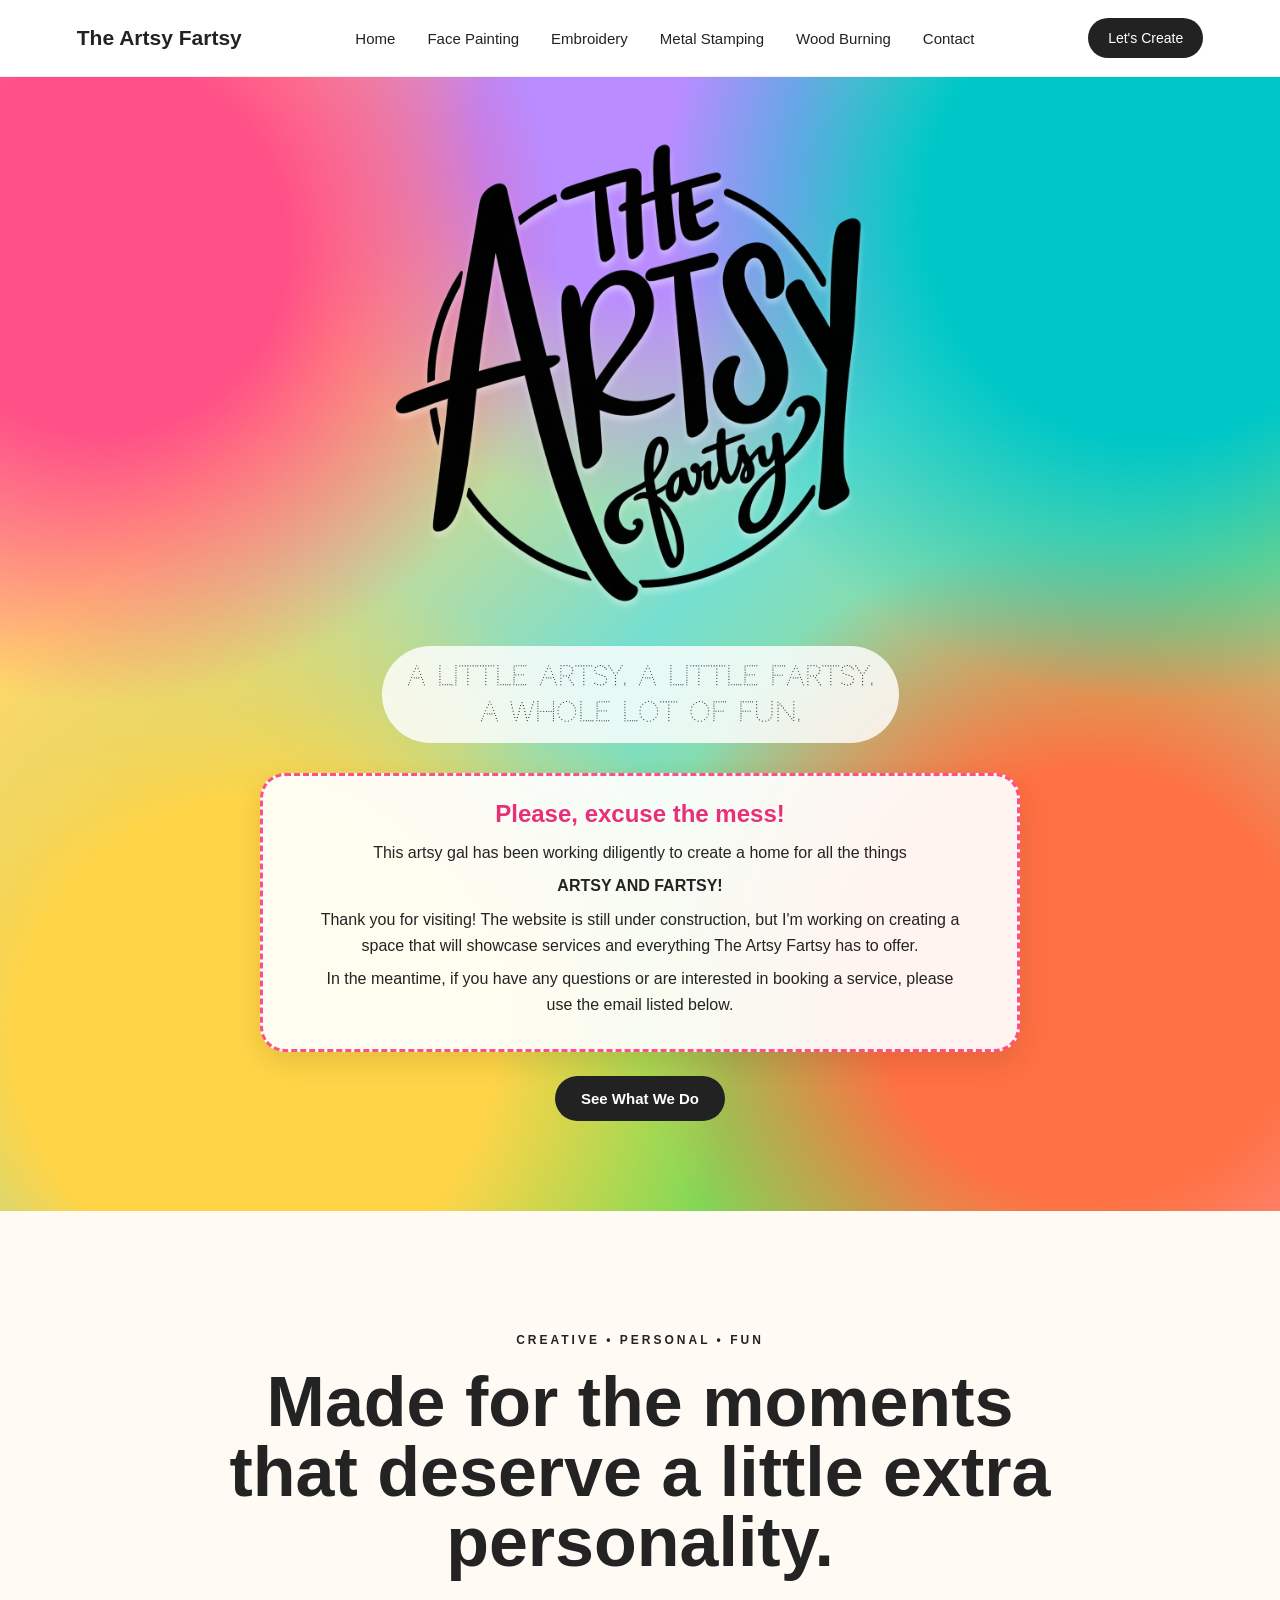
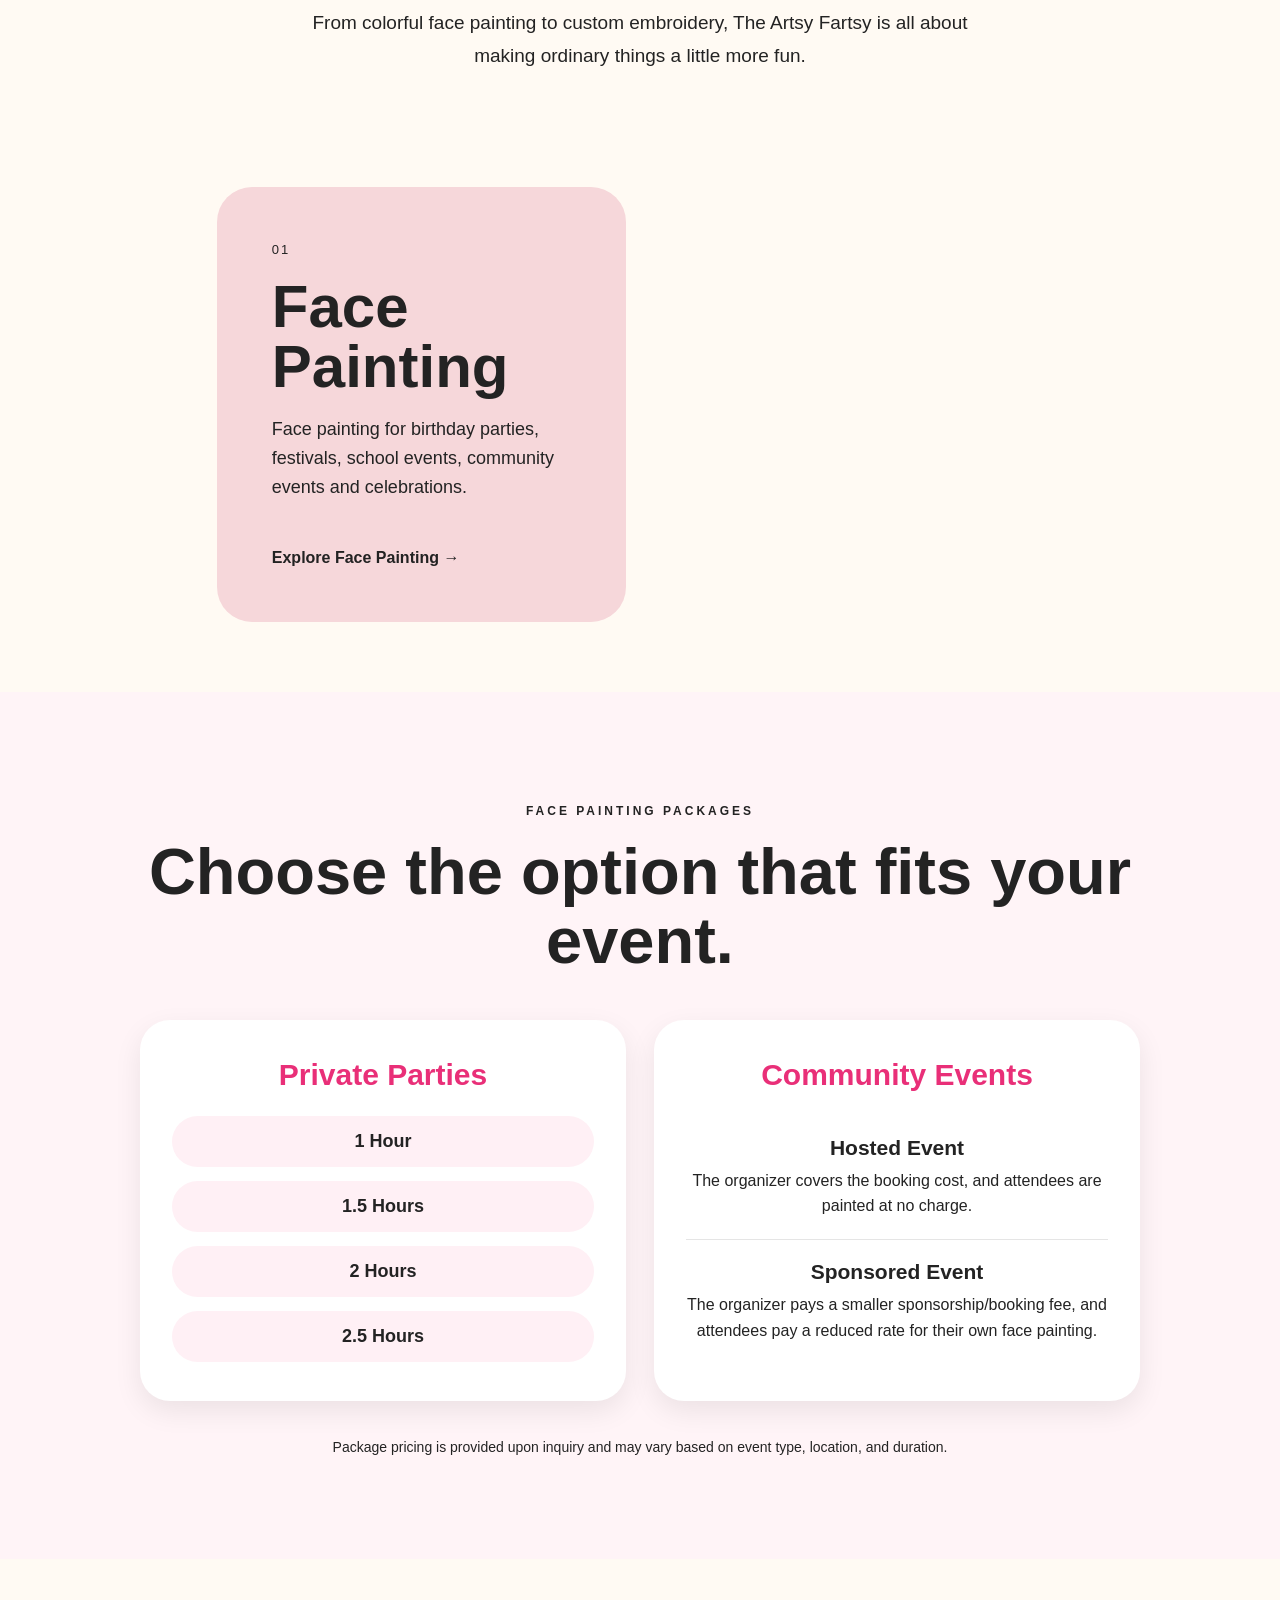
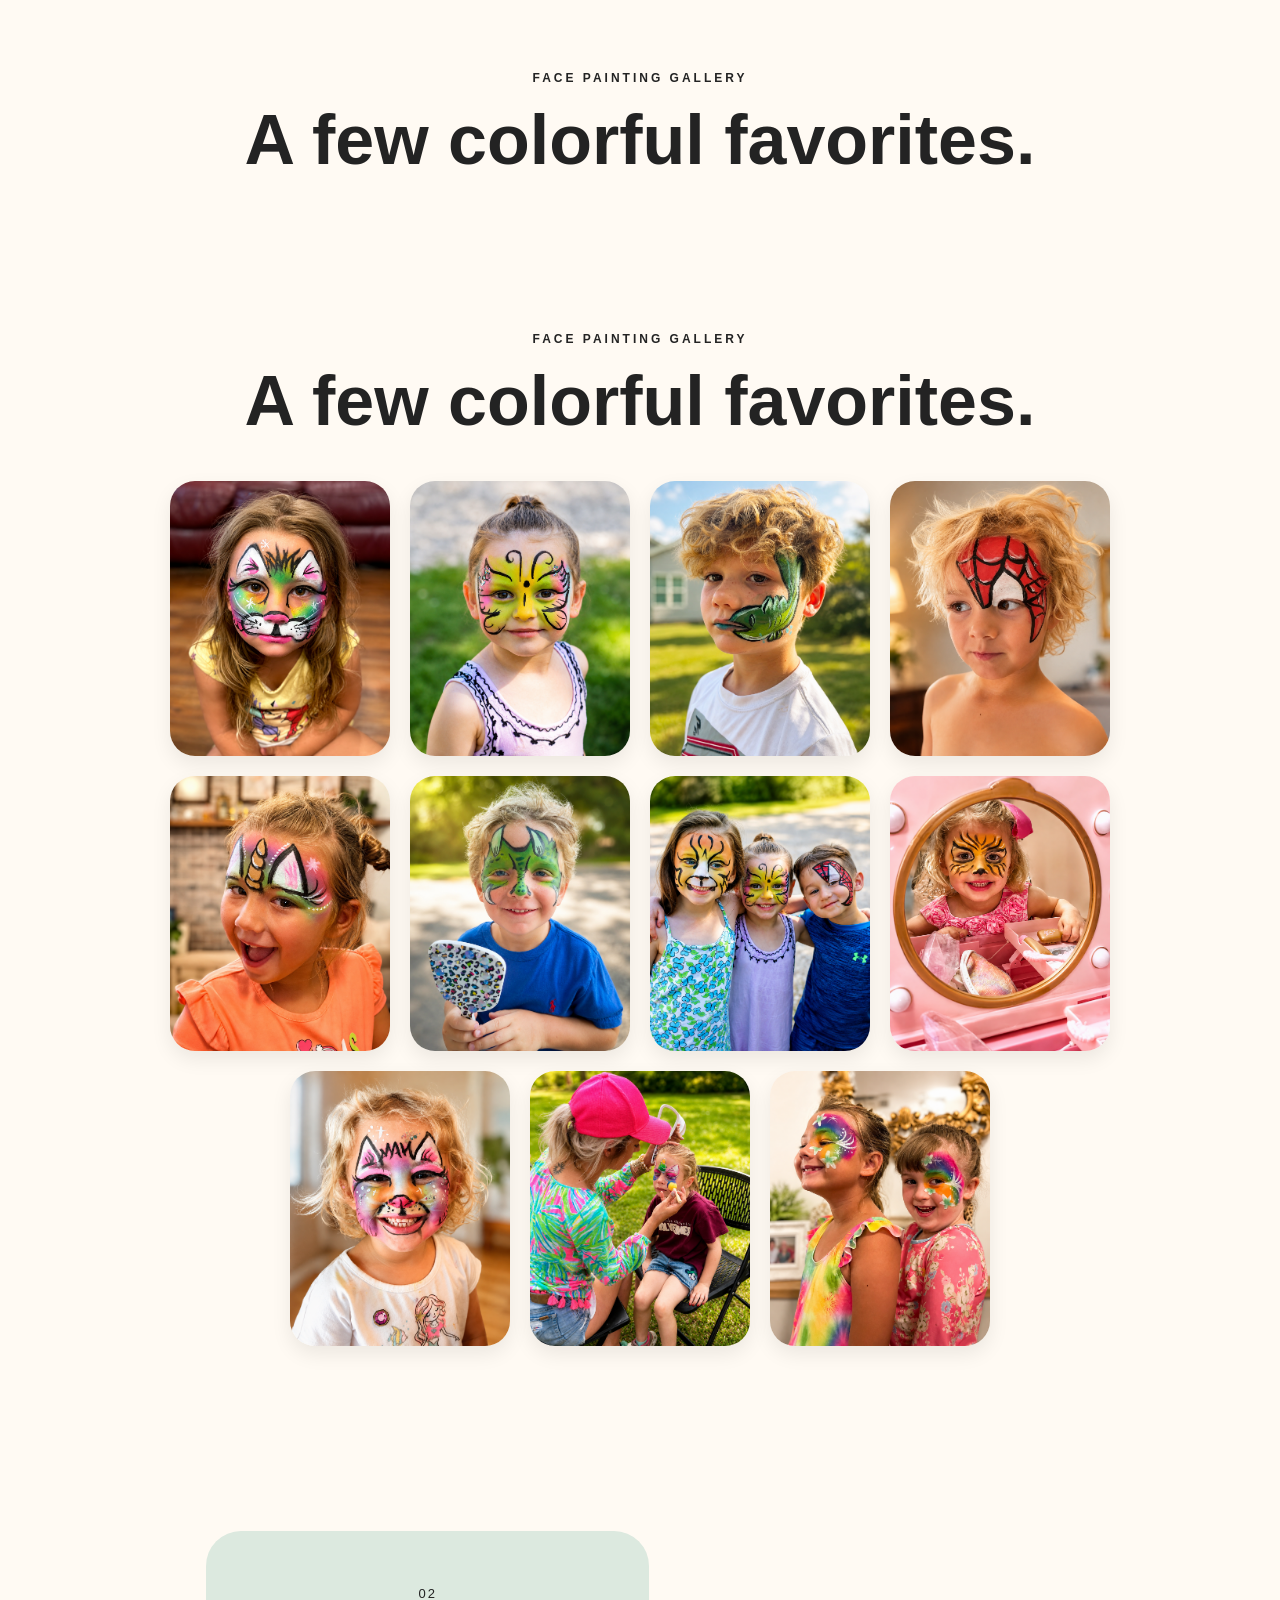
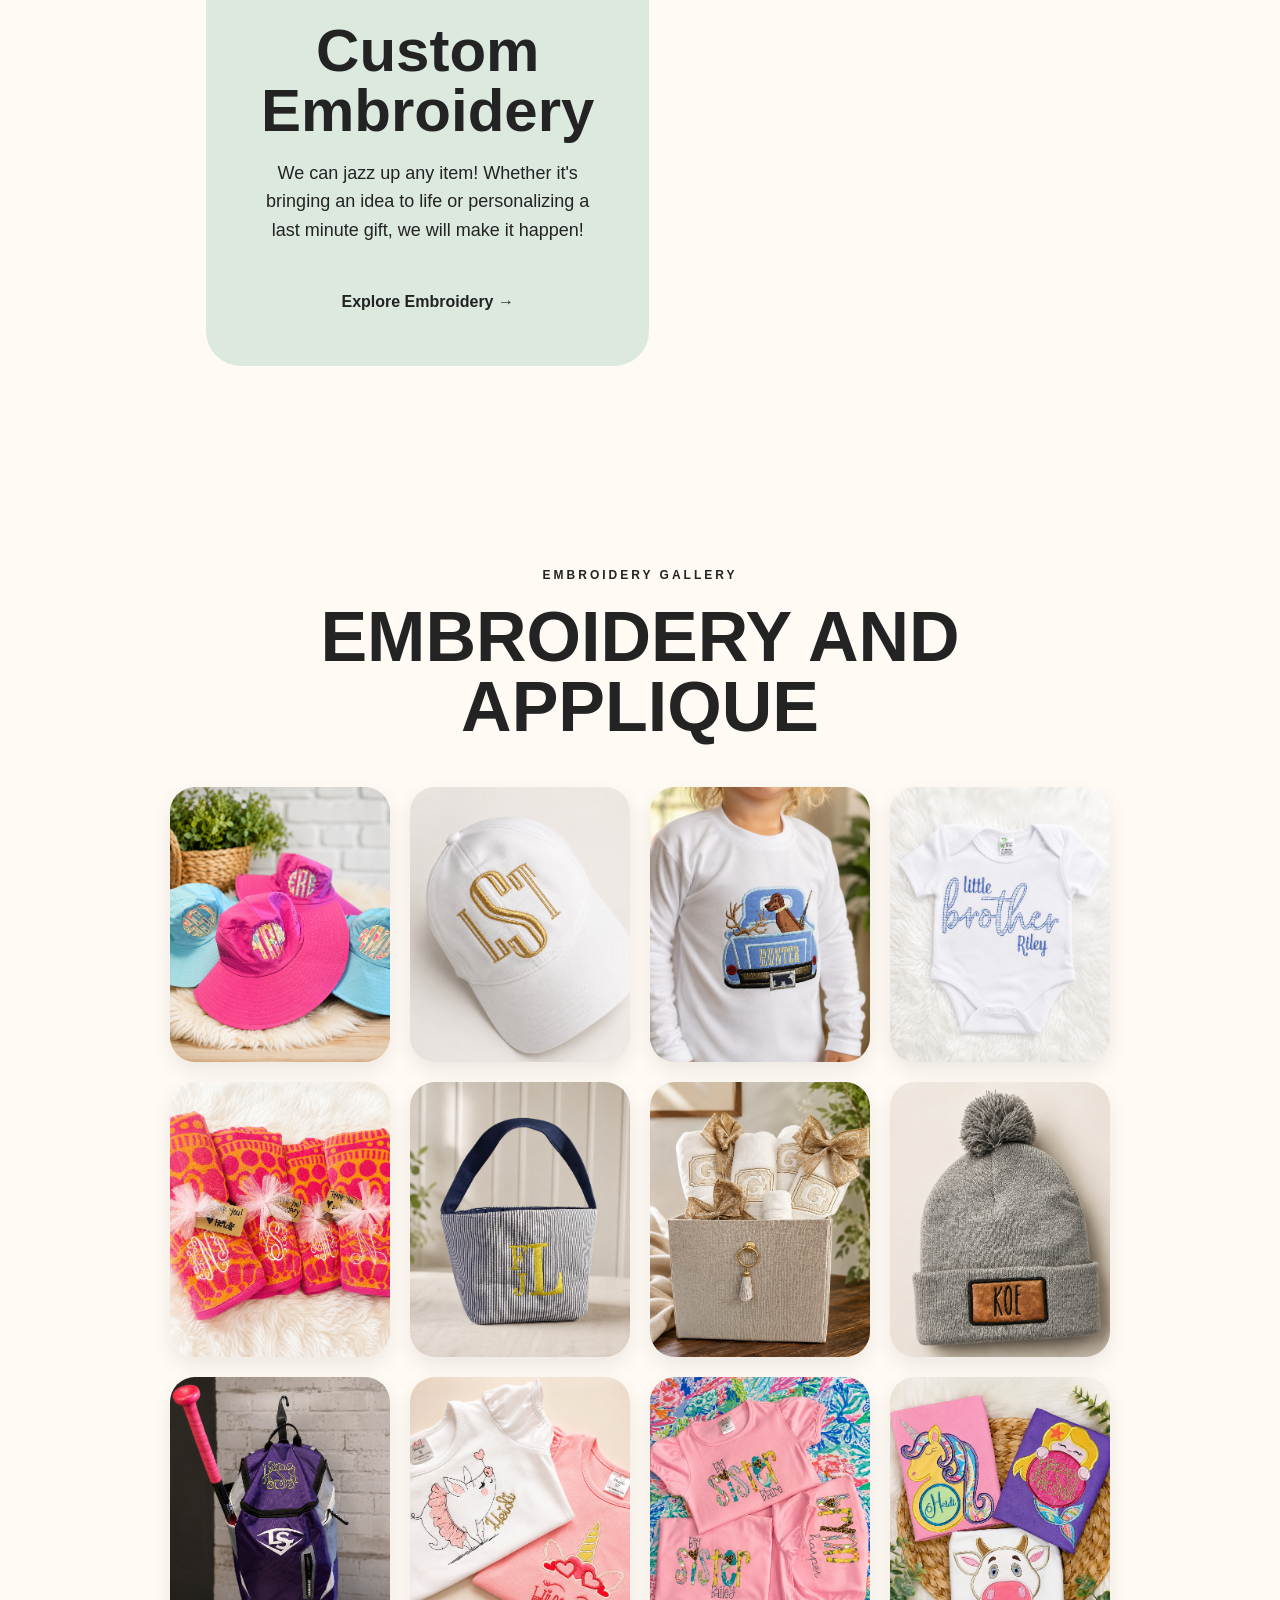
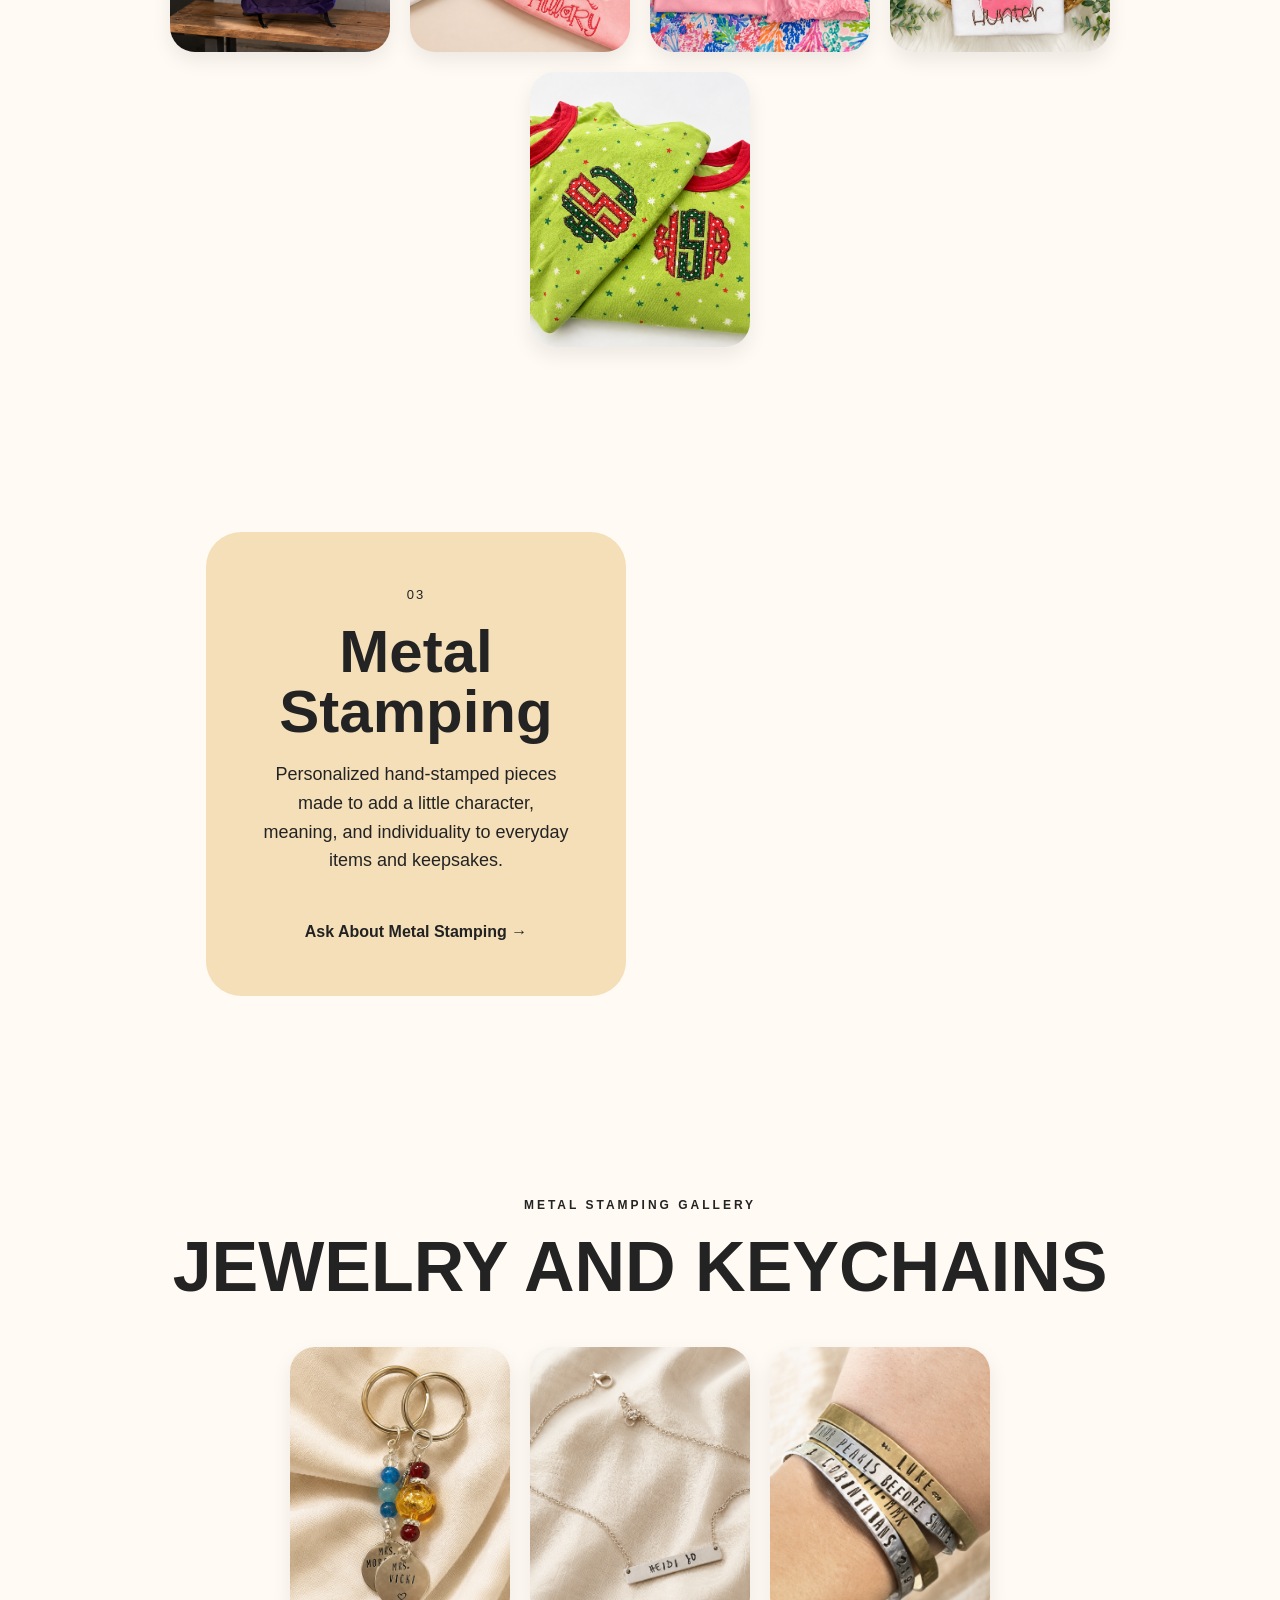
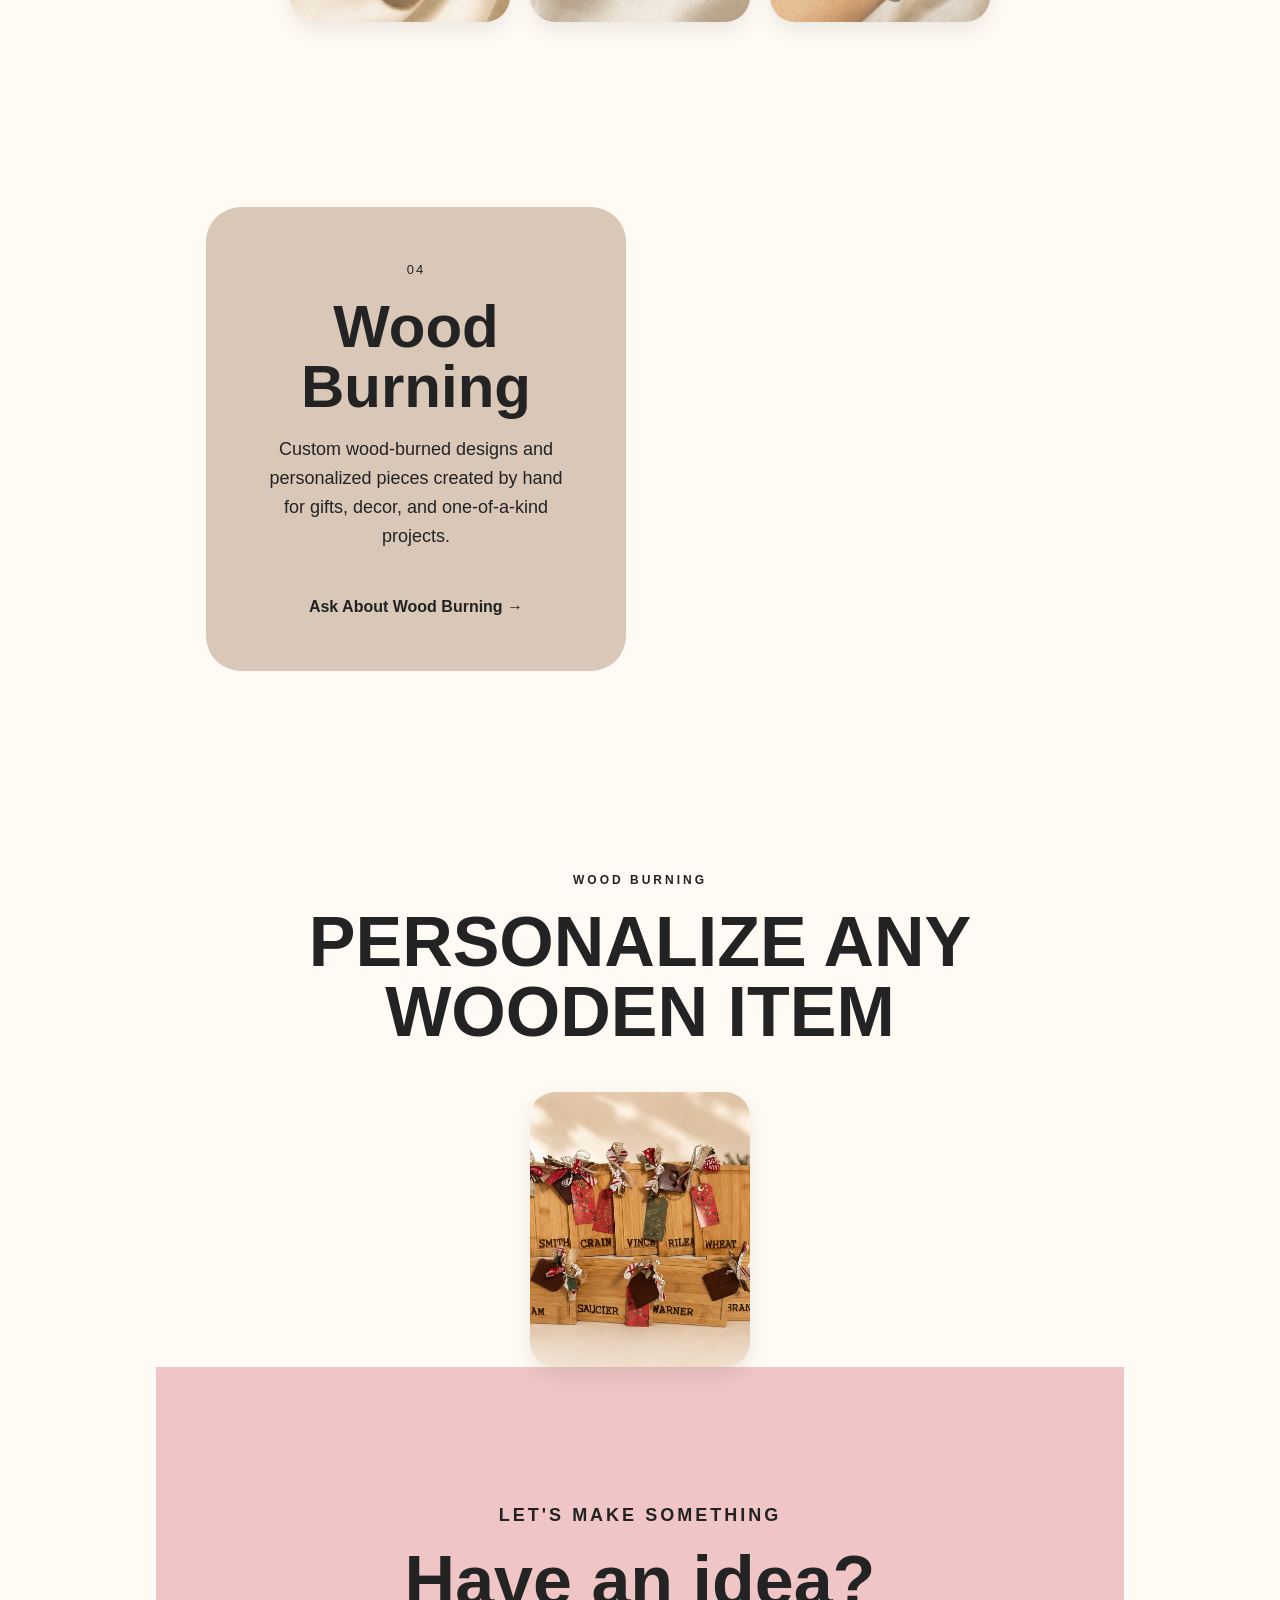
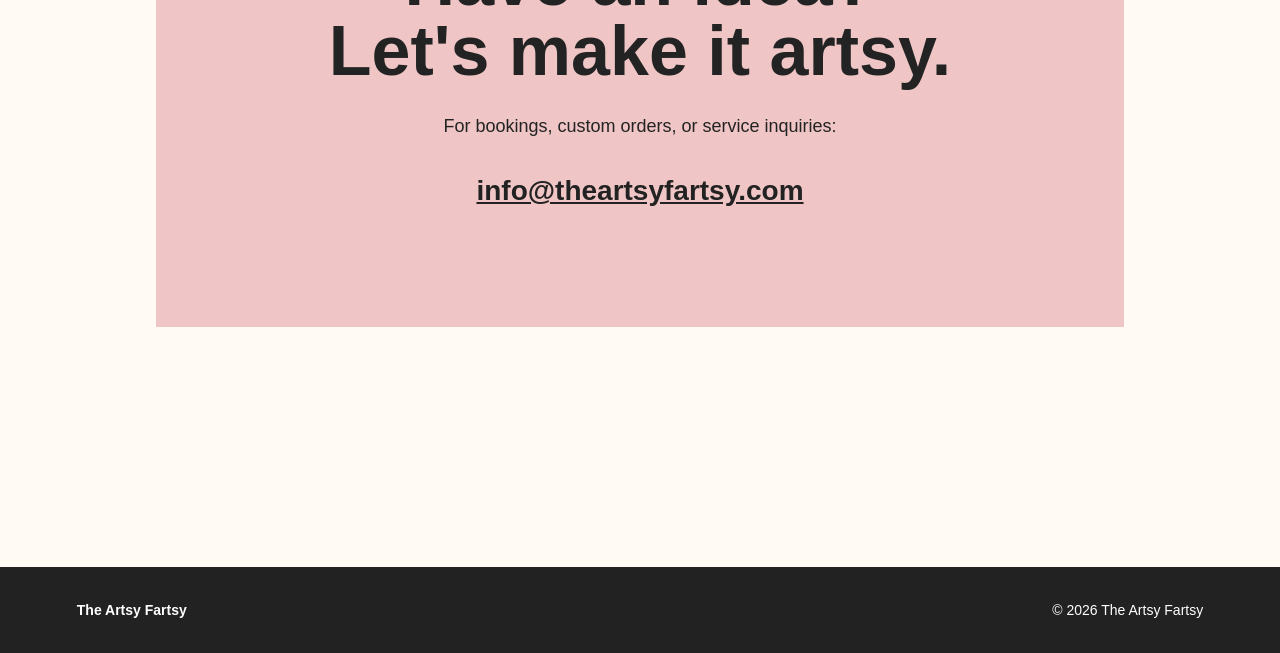
==== index.html @ 02e8080d "Update index.html" ====
<!DOCTYPE html>
<html lang="en">

<head>

  <meta charset="UTF-8">

  <meta
    name="viewport"
    content="width=device-width, initial-scale=1.0"
  >

  <title>The Artsy Fartsy</title>

  <link
    rel="icon"
    type="image/png"
    href="favicon.png"
  >

  <link
    rel="preconnect"
    href="https://fonts.googleapis.com"
  >

  <link
    rel="preconnect"
    href="https://fonts.gstatic.com"
    crossorigin
  >

  <link
    href="https://fonts.googleapis.com/css2?family=Codystar:wght@300;400&display=swap"
    rel="stylesheet"
  >

  <link
    rel="stylesheet"
    href="style.css"
  >


  <!-- FACEBOOK / SOCIAL MEDIA PREVIEW -->

  <meta
    property="og:title"
    content="The Artsy Fartsy"
  >

  <meta
    property="og:description"
    content="A little artsy. A little fartsy. A whole lot of fun."
  >

  <meta
    property="og:image"
    content="https://theartsyfartsy.com/social-preview.png"
  >

  <meta
    property="og:url"
    content="https://theartsyfartsy.com"
  >

  <meta
    property="og:type"
    content="website"
  >


  <meta
    name="twitter:card"
    content="summary_large_image"
  >

  <meta
    name="twitter:title"
    content="The Artsy Fartsy"
  >

  <meta
    name="twitter:description"
    content="A little artsy. A little fartsy. A whole lot of fun."
  >

  <meta
    name="twitter:image"
    content="https://theartsyfartsy.com/social-preview.png"
  >

</head>


<body>


<!-- HEADER -->

<header class="site-header">

  <div class="nav-wrap">

    <a
      href="#home"
      class="mini-brand"
    >
      The Artsy Fartsy
    </a>


   <nav class="nav-links">

  <a href="#home">Home</a>

  <a href="#face-painting">Face Painting</a>

  <a href="#embroidery">Embroidery</a>

  <a href="#metal-stamping">Metal Stamping</a>

  <a href="#wood-burning">Wood Burning</a>

  <a href="#contact">Contact</a>

</nav>


    <a
      href="#contact"
      class="nav-button"
    >
      Let's Create
    </a>

  </div>

</header>



<main>


<!-- HERO -->

<section
  class="hero"
  id="home"
>

  <img
    src="logo.png"
    alt="The Artsy Fartsy logo"
    class="hero-logo"
  >


  <p class="tagline">

    A little artsy.
    A little fartsy.

    <br>

    A whole lot of fun.

  </p>


  <div class="under-construction">

    <h3>
      Please, excuse the mess!
    </h3>


    <p>
      This artsy gal has been working diligently
      to create a home for all the things
    </p>


    <p>
      <strong>
        ARTSY AND FARTSY!
      </strong>
    </p>


    <p>
      Thank you for visiting! The website is still
      under construction, but I'm working on creating
      a space that will showcase services and everything
      The Artsy Fartsy has to offer.
    </p>


    <p>
      In the meantime, if you have any questions
      or are interested in booking a service,
      please use the email listed below.
    </p>

  </div>


  <a
    href="#services"
    class="main-button"
  >
    See What We Do
  </a>

</section>



<!-- INTRO -->

<section class="intro">

  <p class="eyebrow">
    CREATIVE • PERSONAL • FUN
  </p>


  <h2>
    Made for the moments that deserve
    a little extra personality.
  </h2>


  <p>
    From colorful face painting to custom embroidery,
    The Artsy Fartsy is all about making ordinary things
    a little more fun.
  </p>

</section>



<!-- FACE PAINTING -->

<section class="services">

  <article
    class="service-card"
    id="face-painting"
  >

    <div class="service-number">
      01
    </div>

    <h2>
      Face Painting
    </h2>

    <p>
      Face painting for birthday parties, festivals,
      school events, community events and celebrations.
    </p>

    <a
      href="#facepaint-packages"
      class="text-link"
    >
      Explore Face Painting →
    </a>

  </article>

</section>


<!-- FACE PAINTING PACKAGES -->

<section
  class="facepaint-packages"
  id="facepaint-packages"
>

  <p class="eyebrow">
    FACE PAINTING PACKAGES
  </p>

  <h2>
    Choose the option that fits your event.
  </h2>

  <div class="package-grid">

    <div class="package-card">

      <h3>
        Private Parties
      </h3>

      <ul class="package-list">
        <li>1 Hour</li>
        <li>1.5 Hours</li>
        <li>2 Hours</li>
        <li>2.5 Hours</li>
      </ul>

    </div>


    <div class="package-card">

      <h3>
        Community Events
      </h3>

      <div class="event-option">

        <h4>
          Hosted Event
        </h4>

        <p>
          The organizer covers the booking cost,
          and attendees are painted at no charge.
        </p>

      </div>


      <div class="event-option">

        <h4>
          Sponsored Event
        </h4>

        <p>
          The organizer pays a smaller sponsorship/booking fee,
          and attendees pay a reduced rate for their own face painting.
        </p>

      </div>

    </div>

  </div>


  <p class="package-note">
    Package pricing is provided upon inquiry and may vary
    based on event type, location, and duration.
  </p>

</section>


<!-- FACE PAINTING GALLERY -->

<section
  class="gallery"
  id="facepainting-gallery"
>

  <p class="eyebrow">
    FACE PAINTING GALLERY
  </p>

  <h2>
    A few colorful favorites.
  </h2>

  <div class="gallery-grid">



<!-- FACE PAINTING GALLERY -->

<section
  class="gallery"
  id="facepainting-gallery"
>

  <p class="eyebrow">
    FACE PAINTING GALLERY
  </p>


  <h2>
    A few colorful favorites.
  </h2>


  <div class="gallery-grid">


    <img
      src="gallery/facepainting/rainbow_cat_face_paint_portrait.png"
      alt="Rainbow cat face painting"
      class="gallery-photo"
    >


    <img
      src="gallery/facepainting/colorful_butterfly_face_paint_portrait.png"
      alt="Colorful butterfly face painting"
      class="gallery-photo"
    >


    <img
      src="gallery/facepainting/ChatGPT Image Sep 1, 2026, 05_59_44 PM.png"
      alt="Colorful face painting"
      class="gallery-photo"
    >



    <img
      src="gallery/facepainting/young_spider_hero_in_warm_bokeh.png"
      alt="Spider hero face painting"
      class="gallery-photo"
    >


    <img
      src="gallery/facepainting/joyful_unicorn_face_paint_portrait.png"
      alt="Unicorn face painting"
      class="gallery-photo"
    >


    <img
      src="gallery/facepainting/dinosaur_face_paint_portrait.png"
      alt="Dinosaur face painting"
      class="gallery-photo"
    >


    <img
      src="gallery/facepainting/smiling_face_paint_trio_in_the_park.png"
      alt="Children with face painting"
      class="gallery-photo"
    >


    <img
      src="gallery/facepainting/tiger_face_at_the_pink_vanity.png"
      alt="Tiger face painting"
      class="gallery-photo"
    >


    <img
      src="gallery/facepainting/whimsical_glitter_cat_face_paint_portrait.png"
      alt="Glitter cat face painting"
      class="gallery-photo"
    >


    <img
      src="gallery/facepainting/sunny_unicorn_face_painting_moment.png"
      alt="Unicorn face painting"
      class="gallery-photo"
    >


    <img
      src="gallery/facepainting/joyful_rainbow_face_paint_portrait.png"
      alt="Rainbow face painting"
      class="gallery-photo"
    >

  </div>

</section>

<!-- EMBROIDERY -->

<section class="services">

  <article
    class="service-card"
    id="embroidery"
  >

    <div class="service-number">
      02
    </div>

    <h2>
      Custom Embroidery
    </h2>

    <p>
      We can jazz up any item! Whether it's bringing an idea to life
      or personalizing a last minute gift, we will make it happen!
    </p>

    <a
      href="#embroidery-gallery"
      class="text-link"
    >
      Explore Embroidery →
    </a>

  </article>

</section>


<!-- EMBROIDERY GALLERY -->

<section
  class="gallery"
  id="embroidery-gallery"
>

  <p class="eyebrow">
    EMBROIDERY GALLERY
  </p>


  <h2>
    EMBROIDERY AND APPLIQUE
  </h2>


  <div class="gallery-grid">


    <img
      src="gallery/embroidery/colorful_monogram_sun_hat_collection.png"
      alt="Colorful monogrammed sun hats"
      class="gallery-photo"
    >


    <img
      src="gallery/embroidery/gold_monogram_white_baseball_cap.png"
      alt="Gold monogrammed white baseball cap"
      class="gallery-photo"
    >


    <img
      src="gallery/embroidery/huntingdog.png"
      alt="Hunting dog embroidery"
      class="gallery-photo"
    >


    <img
      src="gallery/embroidery/littlebrother.png"
      alt="Little brother embroidery"
      class="gallery-photo"
    >


    <img
      src="gallery/embroidery/tatowels.png"
      alt="Monogrammed towels"
      class="gallery-photo"
    >


    <img
      src="gallery/embroidery/easterbasket.png"
      alt="Personalized Easter basket"
      class="gallery-photo"
    >


    <img
      src="gallery/embroidery/elegant_monogrammed_towel_gift_box.png"
      alt="Monogrammed towel gift box"
      class="gallery-photo"
    >


    <img
      src="gallery/embroidery/gray_knit_beanie_with_koe_leather_patch.png"
      alt="Gray knit beanie with personalized leather patch"
      class="gallery-photo"
    >


    <img
      src="gallery/embroidery/purple_louisville_backpack_with_bat.png"
      alt="Personalized purple sports backpack"
      class="gallery-photo"
    >


    <img
      src="gallery/embroidery/personalized_embroidered_children_s_tops.png"
      alt="Personalized embroidered children's clothing"
      class="gallery-photo"
    >


    <img
      src="gallery/embroidery/colorful_personalized_kids_clothing_flat_lay.png"
      alt="Personalized children's clothing"
      class="gallery-photo"
    >


    <img
      src="gallery/embroidery/embroidered_unicorn_mermaid_and_cow_keepsakes.png"
      alt="Personalized embroidered aprons"
      class="gallery-photo"
    >


    <img
      src="gallery/embroidery/festive_green_monogram_pajamas.png"
      alt="Personalized Christmas pajamas"
      class="gallery-photo"
    >

  </div>

</section>
    
<!-- METAL STAMPING -->

<section class="services">

  <article
    class="service-card"
    id="metal-stamping"
  >

    <div class="service-number">
      03
    </div>

    <h2>
      Metal Stamping
    </h2>

    <p>
      Personalized hand-stamped pieces made to add
      a little character, meaning, and individuality
      to everyday items and keepsakes.
    </p>

    <a
      href="#contact"
      class="text-link"
    >
      Ask About Metal Stamping →
    </a>

  </article>

</section>
<!-- METAL STAMPING GALLERY -->

<section
  class="gallery"
  id="metalstamping-gallery"
>

  <p class="eyebrow">
   METAL STAMPING GALLERY
  </p>


  <h2>
    JEWELRY AND KEYCHAINS
  </h2>


  <div class="gallery-grid">

    <img
      src="gallery/keychains.png"
      alt="Colorful monogrammed sun hats"
      class="gallery-photo"
    >
    
    <img
      src="gallery/necklace.png"
      alt="necklace"
      class="gallery-photo"
    >
    
    <img
      src="gallery/bracelets.png"
      alt="bracelets"
      class="gallery-photo"
    >
     </div>

</section>
<!-- WOOD BURNING -->

<section class="services">

  <article
    class="service-card"
    id="wood-burning"
  >

    <div class="service-number">
      04
    </div>

    <h2>
      Wood Burning
    </h2>

    <p>
      Custom wood-burned designs and personalized pieces
      created by hand for gifts, decor,
      and one-of-a-kind projects.
    </p>

    <a
      href="#contact"
      class="text-link"
    >
      Ask About Wood Burning →
    </a>

  </article>

</section>

<!--WOOD BURNING GALLERY -->

<section
  class="gallery"
  id="metalstamping-gallery"
>

  <p class="eyebrow">
   WOOD BURNING
  </p>


  <h2>
    PERSONALIZE ANY WOODEN ITEM
  </h2>


  <div class="gallery-grid">

    <img
      src="gallery/cuttingboards.png"
      alt="cutting board"
      class="gallery-photo"
    >
    
     </div>

<!-- CONTACT -->

<section
  class="contact"
  id="contact"
>

  <p class="eyebrow">
    LET'S MAKE SOMETHING
  </p>


  <h2>
    Have an idea?

    <br>

    Let's make it artsy.
  </h2>


  <p>
    For bookings, custom orders,
    or service inquiries:
  </p>


  <a
    href="mailto:info@theartsyfartsy.com"
    class="email-link"
  >
    info@theartsyfartsy.com
  </a>

</section>


</main>



<!-- FOOTER -->

<footer>

  <div>
    <strong>
      The Artsy Fartsy
    </strong>
  </div>


  <div>
    © 2026 The Artsy Fartsy
  </div>

</footer>


</body>

</html>
---- style.css ----
* {
  box-sizing: border-box;
}

html {
  scroll-behavior: smooth;
}

body {
  margin: 0;

  font-family:
    Arial,
    Helvetica,
    sans-serif;

  color: #232323;
  background: #fffaf3;
}


/* HEADER */

.site-header {
  background: rgba(255, 255, 255, 0.95);

  border-bottom:
    1px solid rgba(0, 0, 0, 0.06);

  position: sticky;
  top: 0;

  z-index: 100;
}

.nav-wrap {
  max-width: 1400px;

  margin: auto;

  padding: 18px 6%;

  display: flex;

  align-items: center;

  justify-content: space-between;

  gap: 30px;
}

.mini-brand {
  color: #222;

  font-size: 21px;

  font-weight: 700;

  text-decoration: none;

  white-space: nowrap;
}

.nav-links {
  display: flex;

  align-items: center;

  gap: 32px;
}

.nav-links a {
  color: #222;

  text-decoration: none;

  font-size: 15px;
}

.nav-links a:hover {
  opacity: 0.55;
}

.nav-button {
  background: #222;

  color: white;

  padding: 12px 20px;

  border-radius: 100px;

  text-decoration: none;

  font-size: 14px;
}


/* TAGLINE */

.tagline {
  font-family: "Codystar", sans-serif;

  font-size: 27px;

  font-weight: 500;

  line-height: 1.35;

  margin: 0 0 30px;

  background: rgba(255, 255, 255, 0.82);

  padding: 12px 25px;

  border-radius: 100px;
}


/* HERO */

.hero {
  min-height: 88vh;

  padding: 65px 20px 90px;

  display: flex;

  flex-direction: column;

  justify-content: center;

  align-items: center;

  text-align: center;

  position: relative;

  overflow: hidden;

  background:
    radial-gradient(circle at 8% 15%, #ff4f87 0 12%, transparent 30%),
    radial-gradient(circle at 90% 12%, #00c7c7 0 15%, transparent 32%),
    radial-gradient(circle at 20% 85%, #ffd447 0 17%, transparent 34%),
    radial-gradient(circle at 85% 80%, #ff7043 0 15%, transparent 32%),
    radial-gradient(circle at 50% 5%, #b98cff 0 13%, transparent 30%),
    radial-gradient(circle at 55% 95%, #7ed957 0 14%, transparent 31%),
    linear-gradient(
      135deg,
      #ff9db5 0%,
      #ffd86f 25%,
      #75dfd1 50%,
      #a7d86d 72%,
      #ff9aac 100%
    );
}

.hero-logo {
  width: min(590px, 82vw);

  height: auto;

  display: block;

  margin-bottom: 25px;

  filter: drop-shadow(
    0 5px 3px rgba(255, 255, 255, 0.35)
  );
}


/* UNDER CONSTRUCTION */

.under-construction {
  width: min(760px, 92%);

  margin: 0 auto 24px;

  padding: 24px 30px;

  background: rgba(255, 255, 255, 0.92);

  border: 3px dashed #ff4f87;

  border-radius: 25px;

  box-shadow:
    0 10px 28px rgba(0, 0, 0, 0.10);

  color: #232323;
}

.under-construction h3 {
  margin: 0 0 12px;

  color: #e92f78;

  font-size: 24px;
}

.under-construction p {
  max-width: 650px;

  margin: 8px auto;

  font-size: 16px;

  line-height: 1.6;
}


/* MAIN BUTTON */

.main-button {
  display: inline-block;

  background: #222;

  color: white;

  padding: 14px 26px;

  border-radius: 100px;

  text-decoration: none;

  font-size: 15px;

  font-weight: 700;
}

.main-button:hover {
  opacity: 0.8;
}


/* INTRO */

.intro {
  max-width: 900px;

  margin: auto;

  padding:
    110px 30px
    70px;

  text-align: center;
}

.eyebrow {
  font-size: 12px;

  letter-spacing: 3px;

  font-weight: bold;

  margin-bottom: 20px;
}

.intro h2,
.gallery h2,
.contact h2 {
  font-size:
    clamp(
      38px,
      6vw,
      70px
    );

  line-height: 1;

  margin:
    0 0 30px;
}

.intro > p:last-child {
  max-width: 700px;

  margin: auto;

  font-size: 19px;

  line-height: 1.7;
}


/* SERVICES */

.services {
  max-width: 1000px;

  margin: 0 auto;

  padding:
    45px 6%
    70px;

  display: grid;

  grid-template-columns:
    repeat(2, 1fr);

  gap: 28px;
  justify-content: center;
}

.service-card {
  min-height: 430px;

  border-radius: 35px;

  padding: 55px;

  position: center;
}

#face-painting {
  background: #f6d7da;
}

#embroidery {
  background: #dce9df;
}

#metal-stamping {
  background: #f4dfb8;
}

#wood-burning {
  background: #d9c7b8;
}

.service-number {
  font-size: 13px;

  letter-spacing: 2px;

  margin-bottom: 20px;
}

.service-card h2 {
  font-size:
    clamp(
      38px,
      5vw,
      60px
    );

  margin:
    0 0 16px;

  line-height: 1;
}

.service-card p {
  font-size: 18px;

  line-height: 1.6;

  max-width: 500px;
}

.text-link {
  display: inline-block;

  margin-top: 30px;

  color: #222;

  font-weight: bold;

  text-decoration: none;
}


/* GALLERY */

.gallery {
  padding:
    100px 6%
    120px;

  text-align: center;
}
.gallery-grid {
  max-width: 1100px;
  margin: 45px auto 0;

  display: flex;
  flex-wrap: wrap;
  justify-content: center;

  gap: 20px;
}


.gallery-photo {
  width: 220px;
  aspect-ratio: 4 / 5;
  object-fit: cover;
  object-position: center;
  border-radius: 25px;
  display: block;

  box-shadow:
    0 8px 20px rgba(0, 0, 0, 0.08);
}

#facepainting-gallery .gallery-photo {
  object-position: center 40%;
}

/* CONTACT */

.contact {
  padding:
    120px 25px;

  background: #efc5c5;

  text-align: center;
}

.contact p {
  font-size: 18px;
}

.email-link {
  display: inline-block;

  margin-top: 20px;

  color: #222;

  font-size:
    clamp(
      18px,
      3vw,
      28px
    );

  font-weight: bold;
}


/* FOOTER */

footer {
  background: #222;

  color: white;

  padding: 35px 6%;

  display: flex;

  justify-content: space-between;

  gap: 30px;

  font-size: 14px;
}
/* FACE PAINTING PACKAGES */

.facepaint-packages {
  padding: 100px 6%;
  text-align: center;
  background: #fff4f7;
}

.facepaint-packages h2 {
  font-size: clamp(38px, 6vw, 65px);
  line-height: 1.05;
  margin: 0 0 45px;
}

.package-grid {
  max-width: 1000px;
  margin: auto;

  display: grid;
  grid-template-columns: repeat(2, 1fr);
  gap: 28px;
}

.package-card {
  background: white;

  padding: 38px 32px;

  border-radius: 30px;

  box-shadow:
    0 10px 28px rgba(0, 0, 0, 0.08);
}

.package-card h3 {
  margin: 0 0 24px;

  font-size: 30px;

  color: #e92f78;
}

.package-list {
  list-style: none;

  padding: 0;

  margin: 0;

  display: grid;

  gap: 14px;
}

.package-list li {
  background: #fff0f5;

  padding: 15px 18px;

  border-radius: 100px;

  font-size: 18px;

  font-weight: 700;
}

.event-option {
  padding: 20px 0;
}

.event-option + .event-option {
  border-top: 1px solid rgba(0, 0, 0, 0.1);
}

.event-option h4 {
  margin: 0 0 8px;

  font-size: 21px;
}

.event-option p {
  margin: 0;

  font-size: 16px;

  line-height: 1.6;
}

.package-note {
  max-width: 760px;

  margin: 35px auto 0;

  font-size: 14px;

  line-height: 1.6;
}


/* MOBILE */

@media (max-width: 800px) {

  .package-grid {
    grid-template-columns: 1fr;
  }

}

/* MOBILE */

@media (max-width: 800px) {

  .nav-links {
    display: none;
  }

  .mini-brand {
    font-size: 17px;
  }

  .nav-button {
    padding: 10px 16px;
  }

  .hero {
    min-height: 70vh;

    padding-top: 50px;
  }

  .under-construction {
    width: 94%;

    padding: 20px 18px;
  }

  .under-construction h3 {
    font-size: 21px;
  }

  .under-construction p {
    font-size: 15px;
  }

  .services {
    grid-template-columns: 1fr;
  }

  .service-card {
    min-height: 350px;

    padding: 40px;
  }

  .service-number {
    margin-bottom: 40px;
  }

 .gallery-photo {
  width: calc(50% - 10px);
}

  footer {
    flex-direction: column;

    text-align: center;
  }

}

@media (max-width: 500px) {

  .gallery-grid {
    grid-template-columns: 1fr;

    max-width: 280px;
  }
.gallery-photo {
  width: 280px;
  max-width: 100%;
}
}
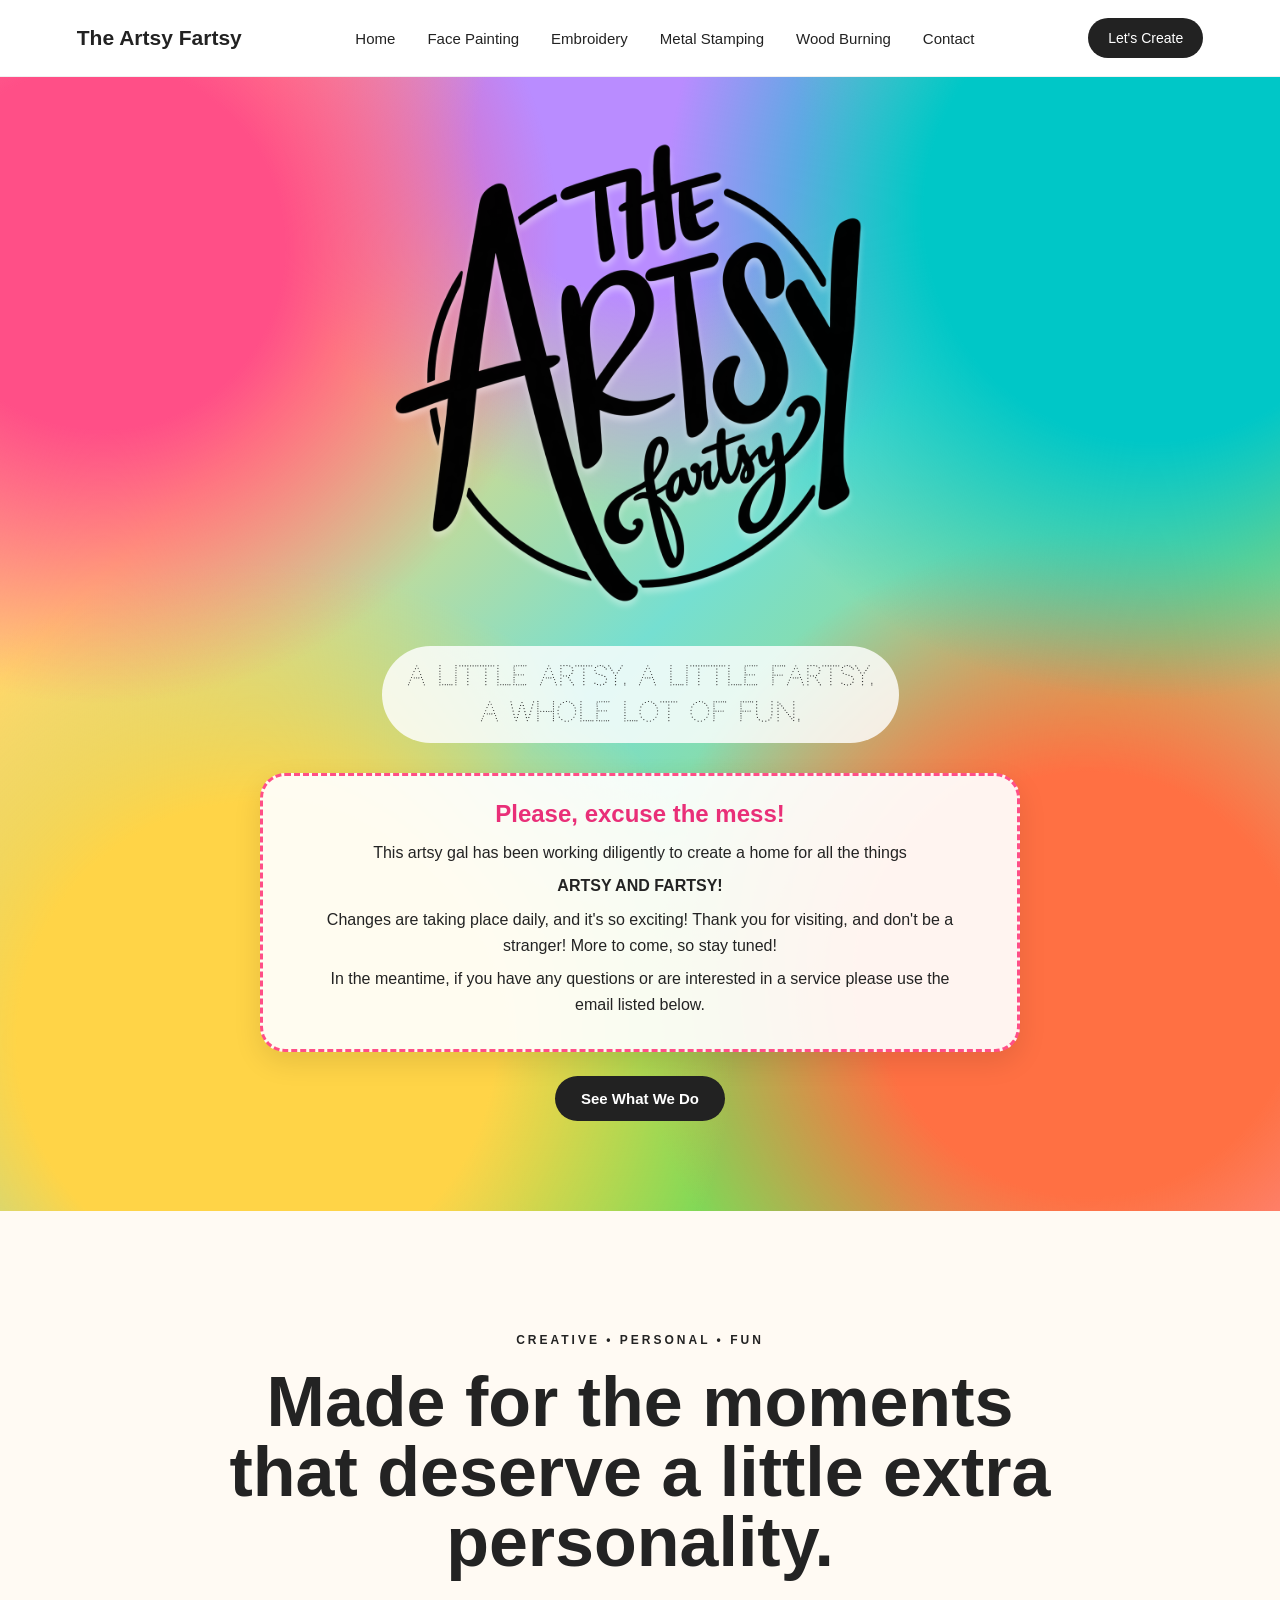
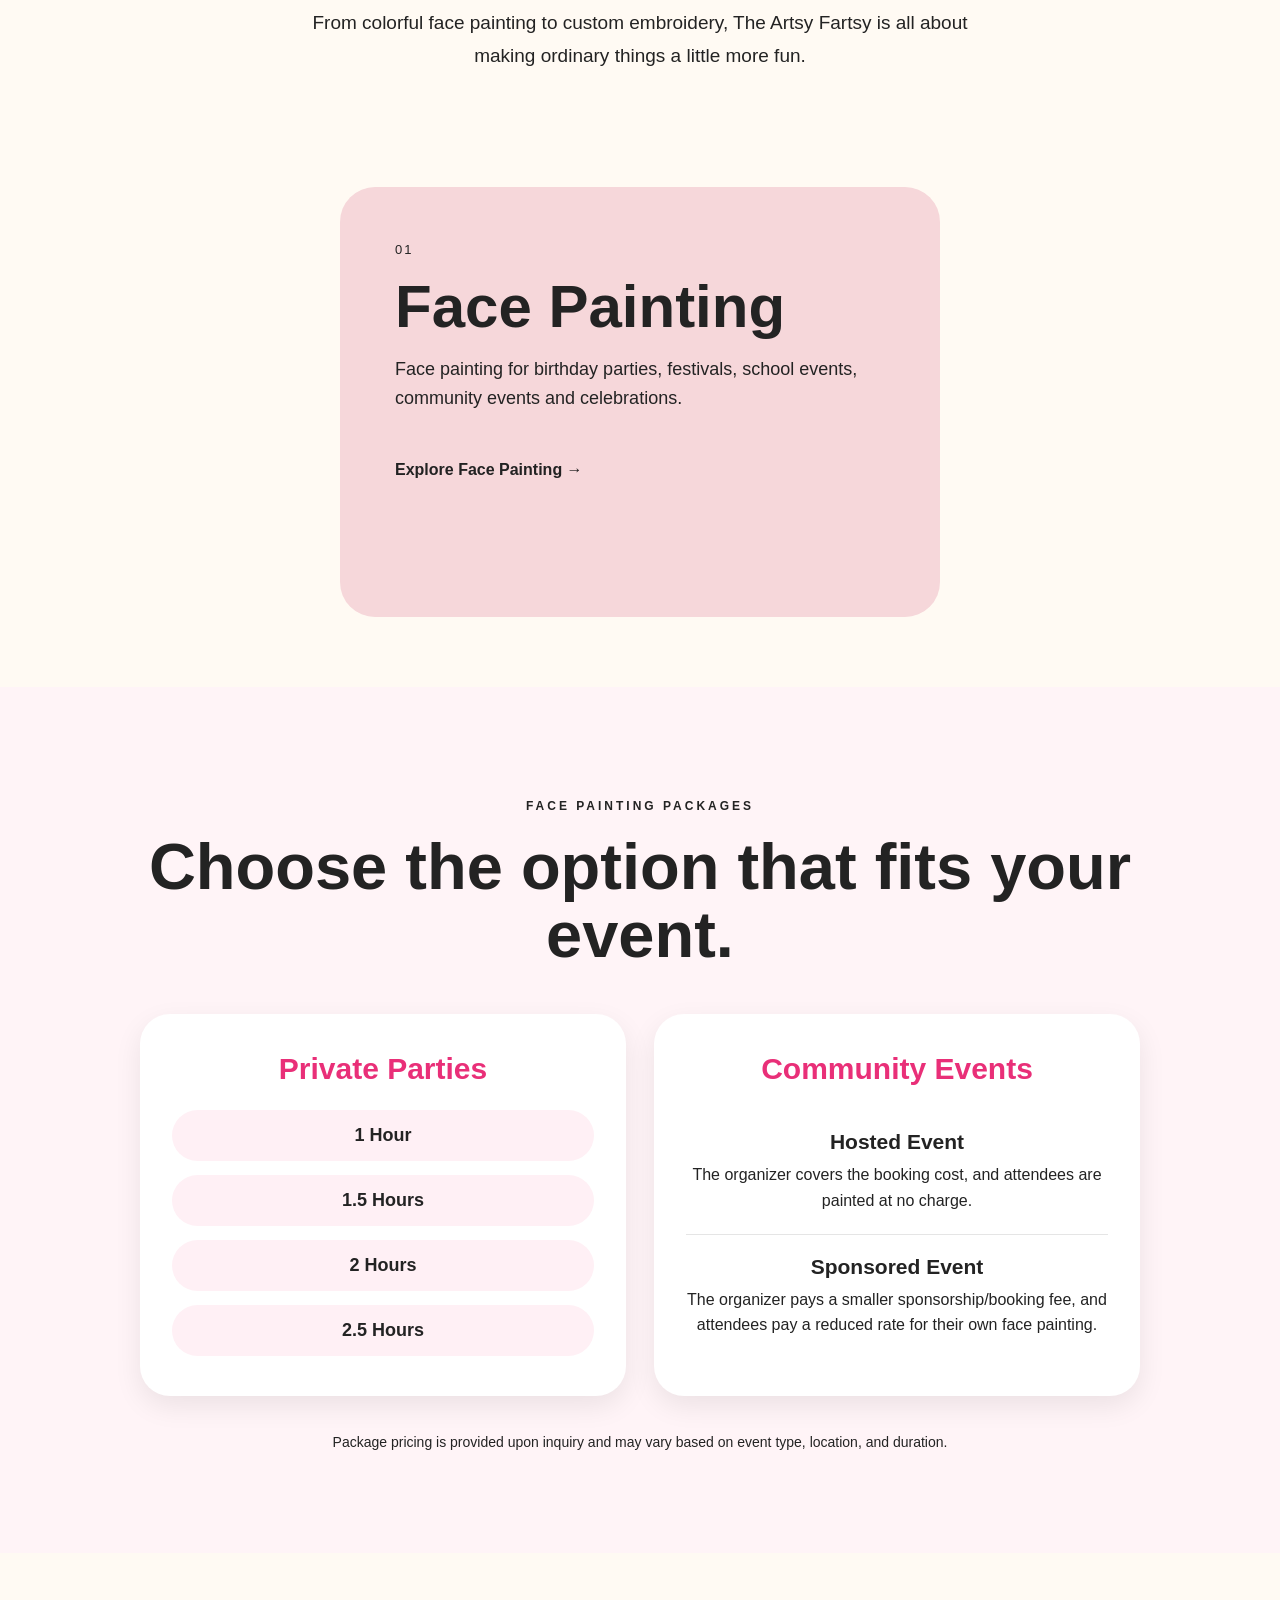
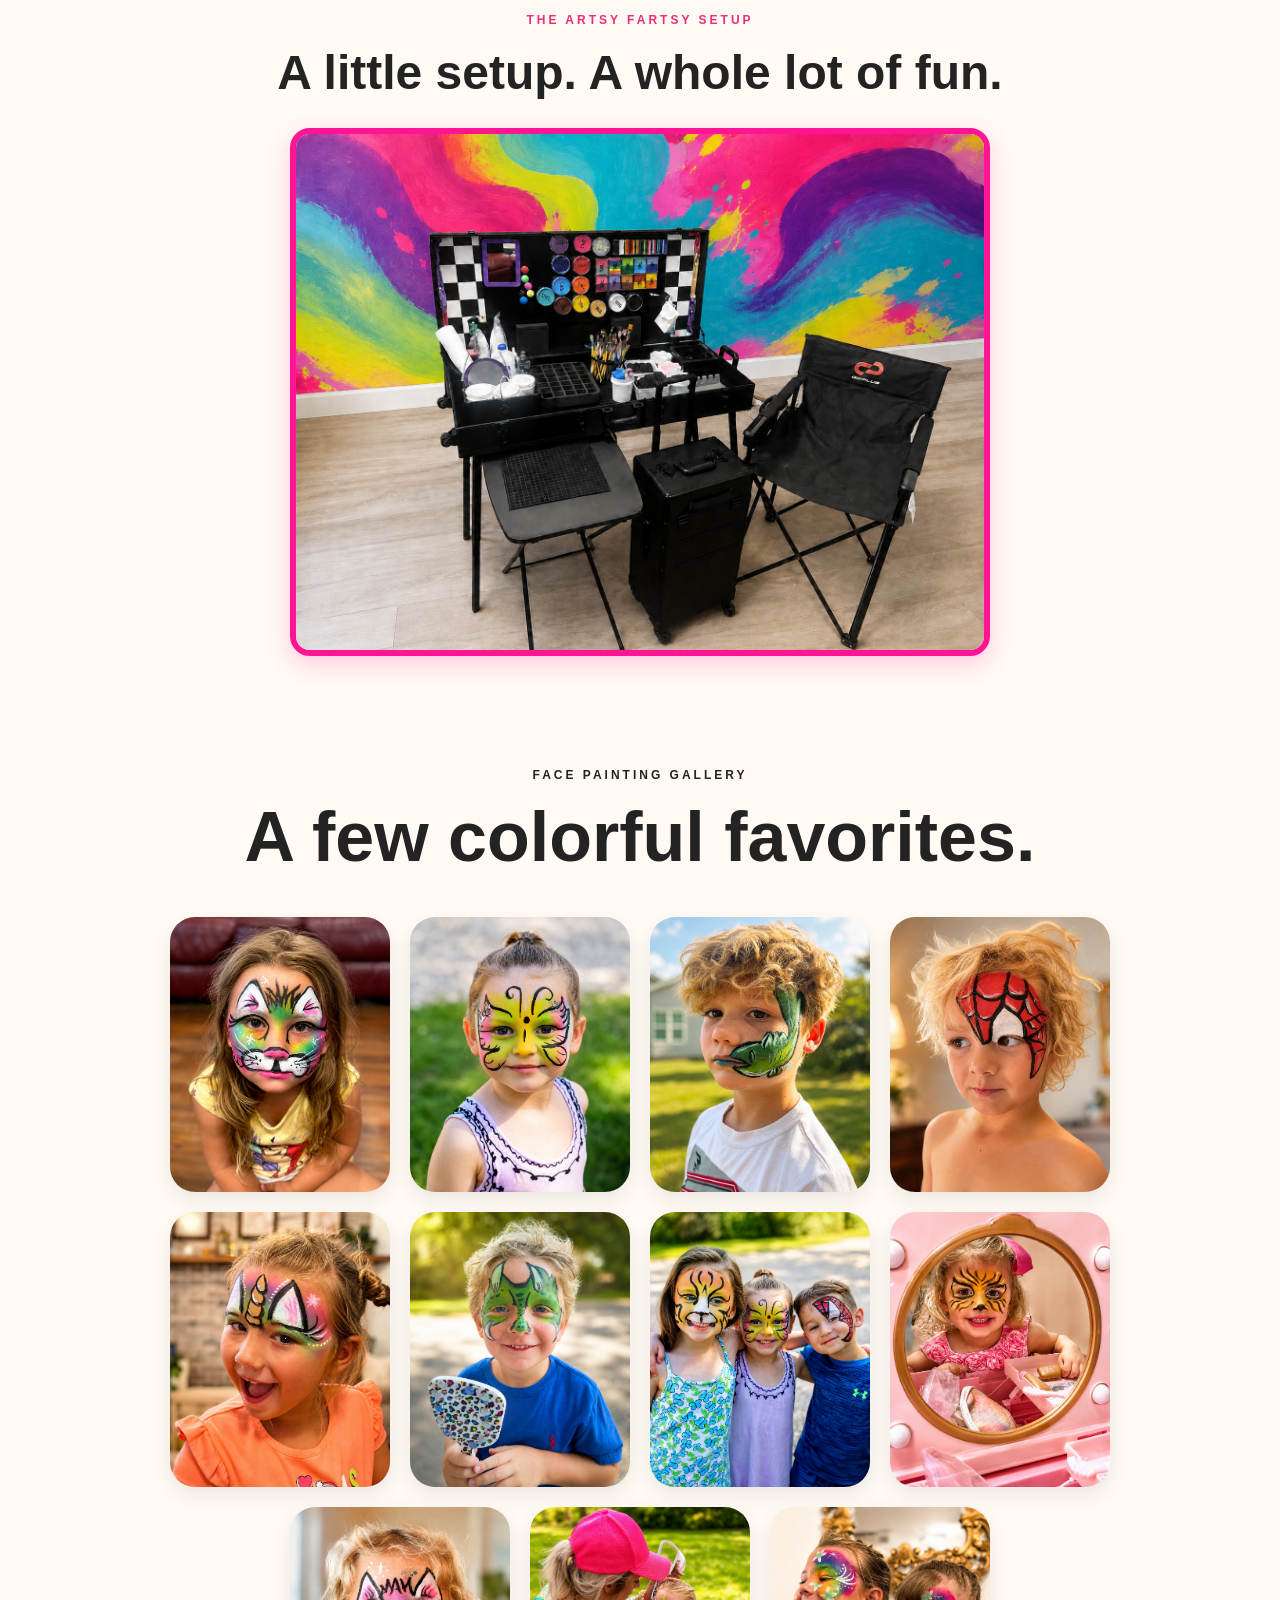
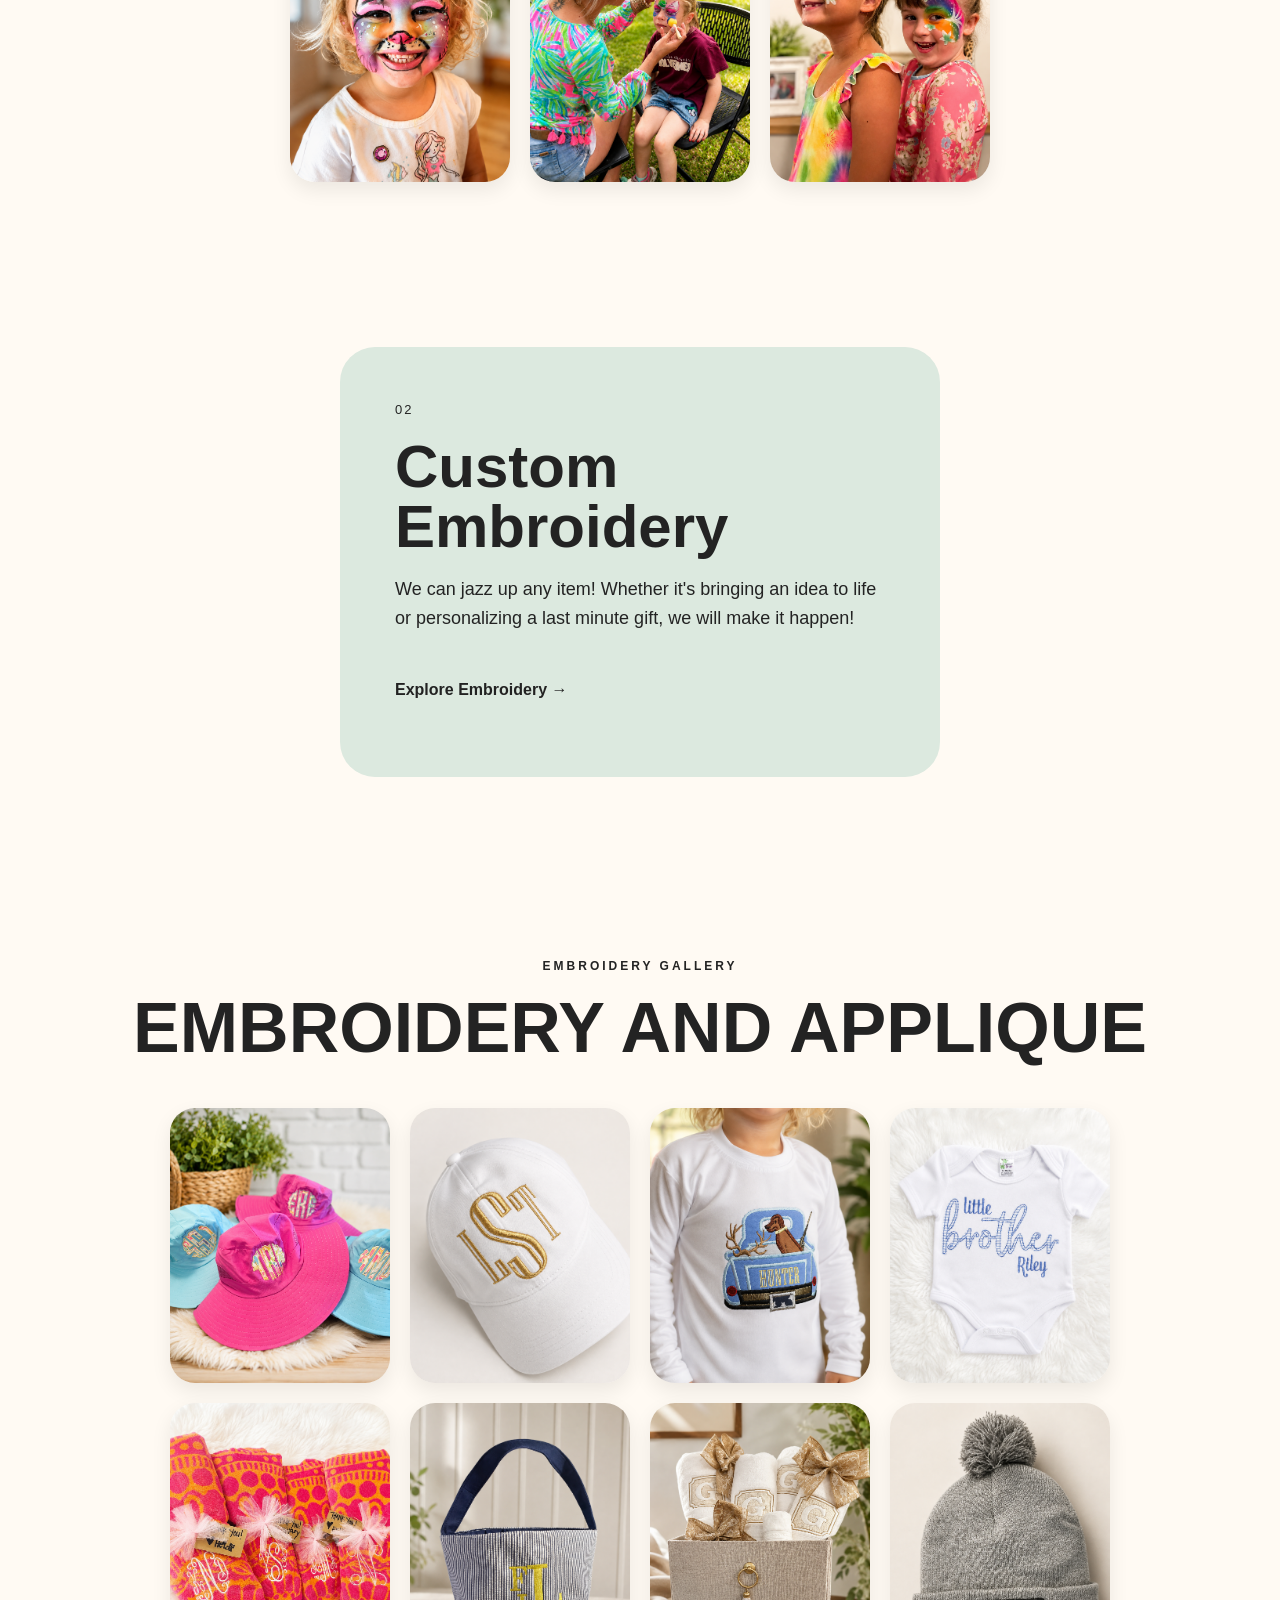
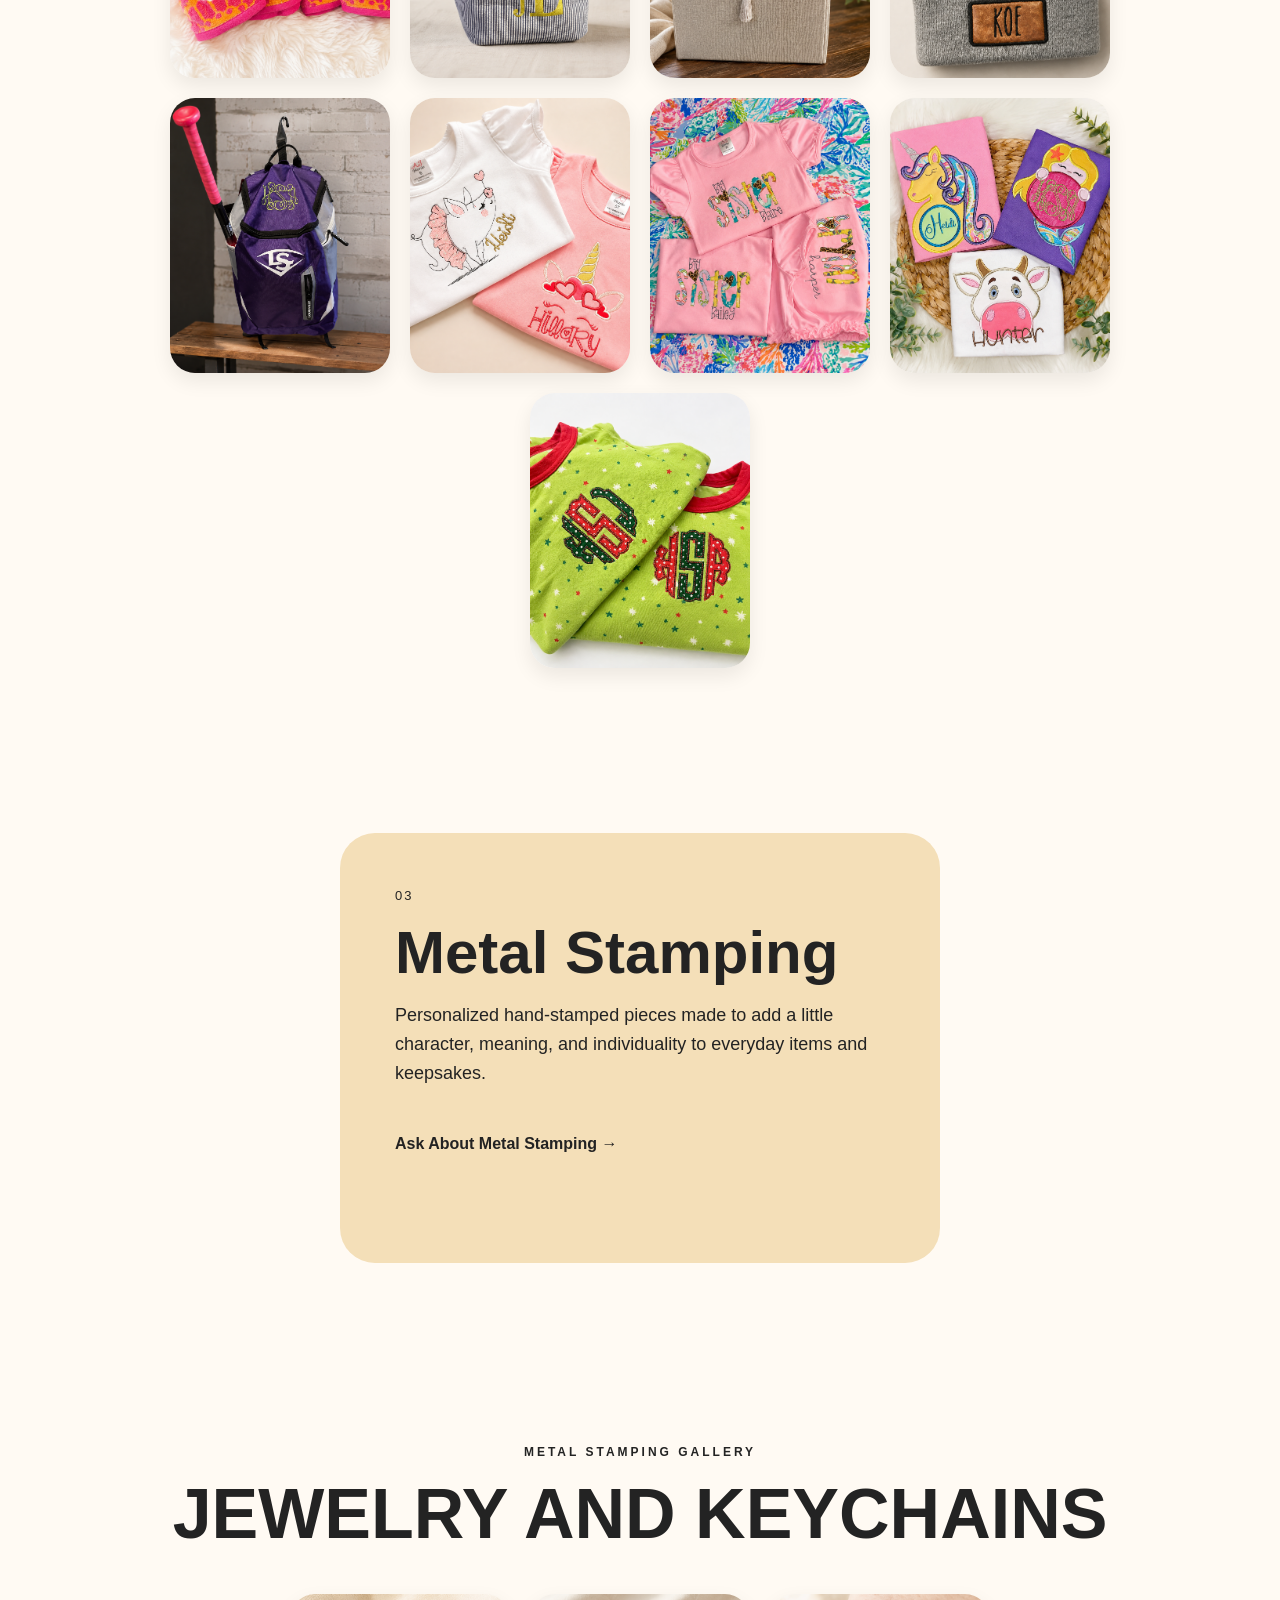
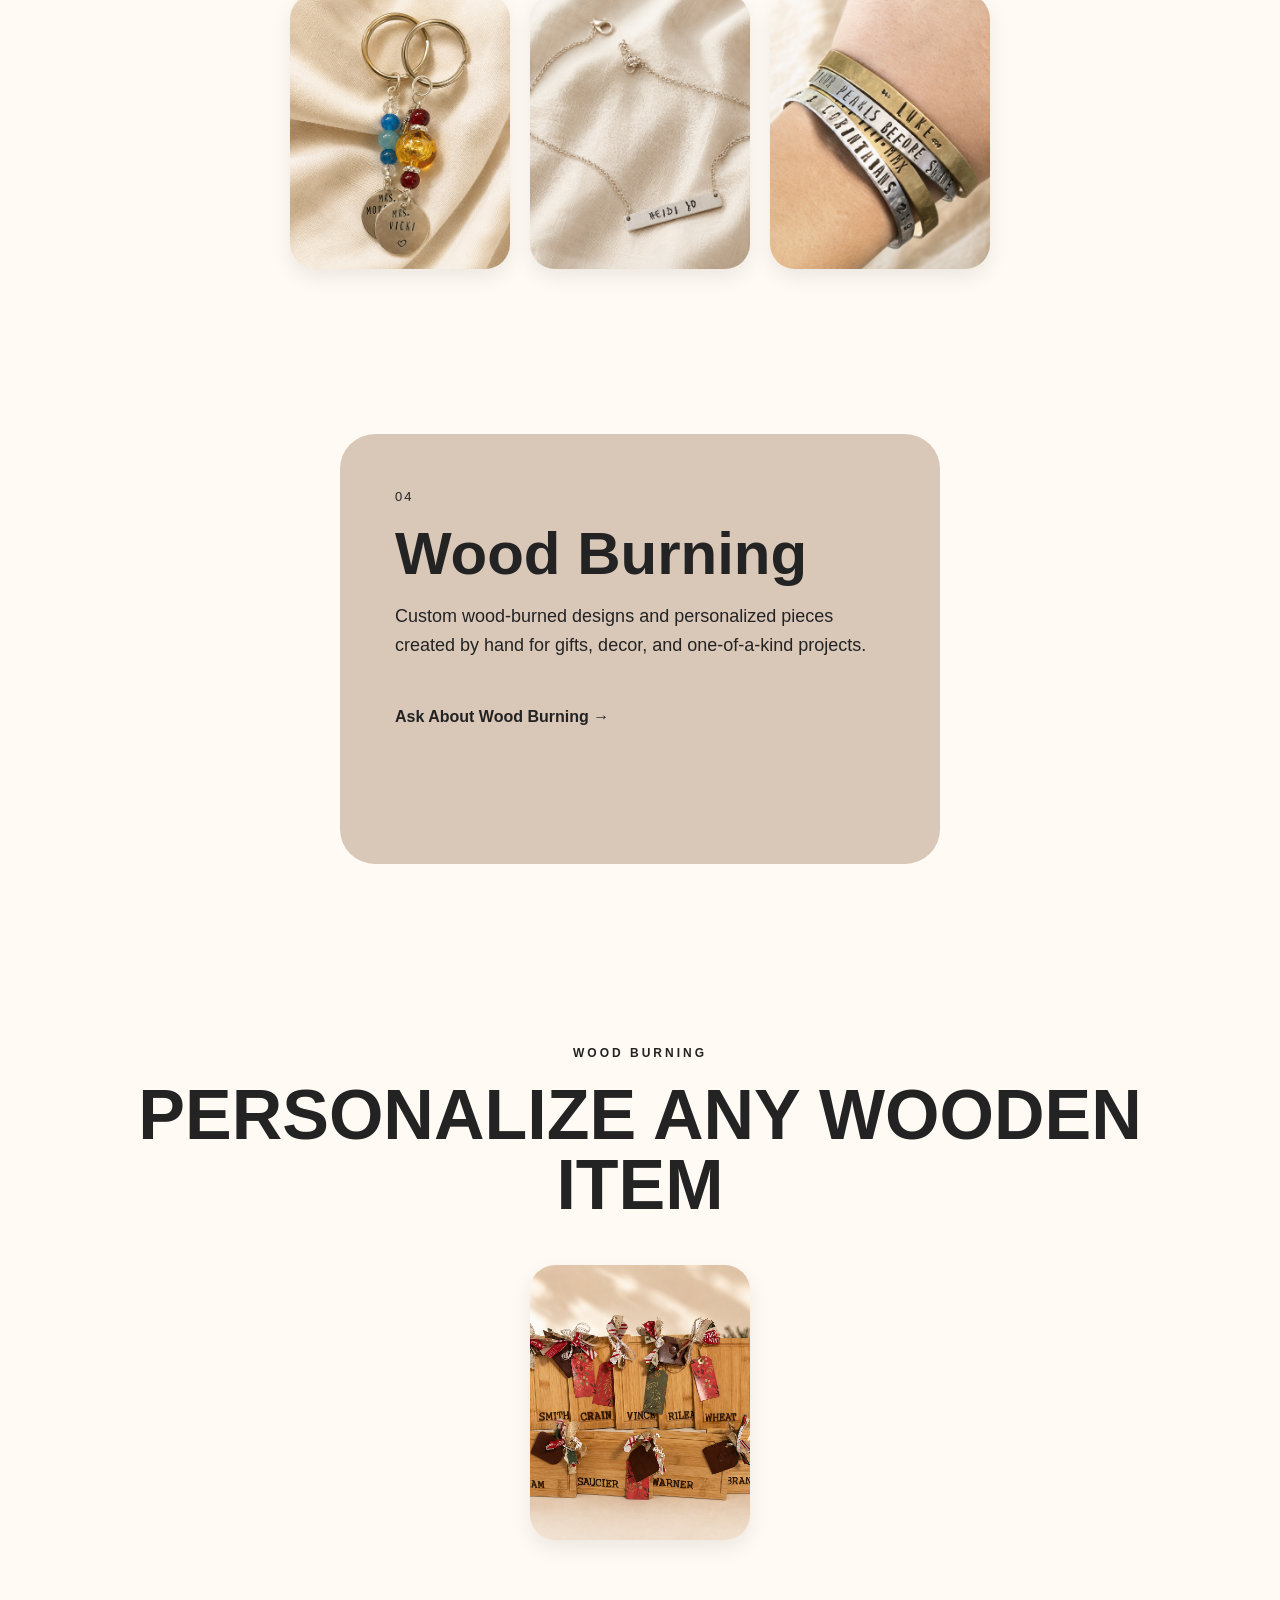
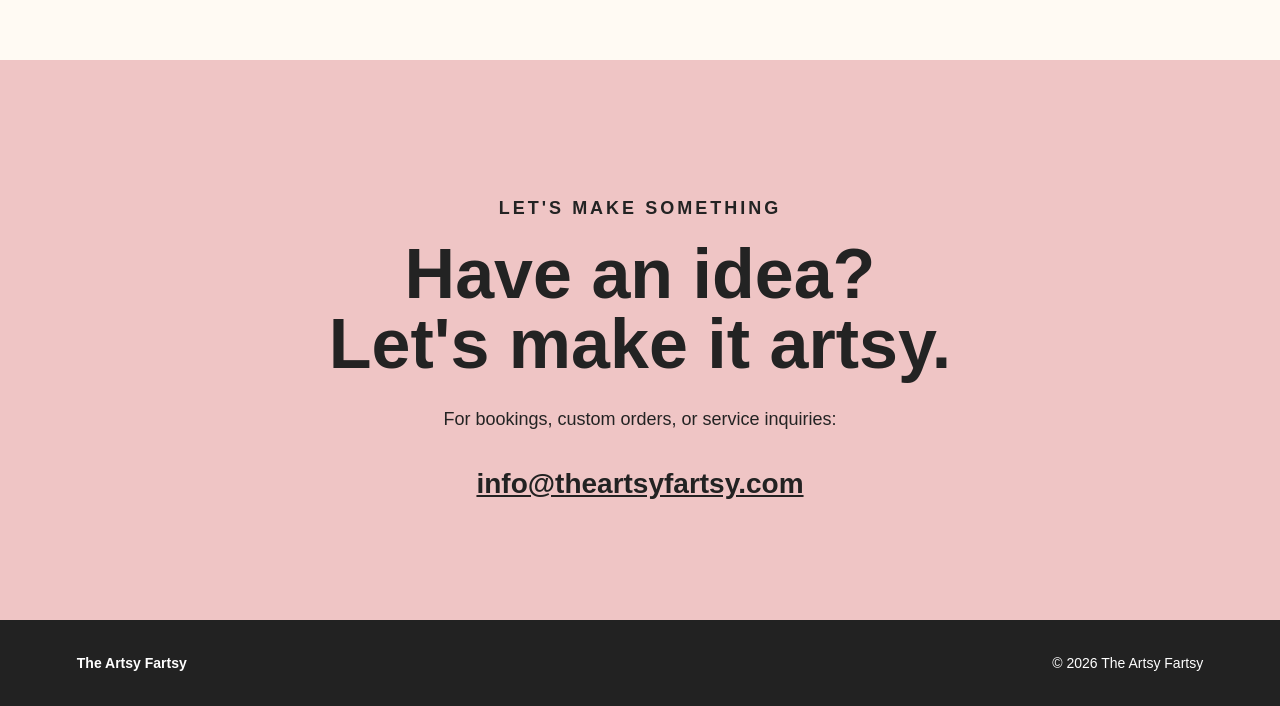
==== commit 576e0d67: "Add files via upload" ====
--- a/index.html
+++ b/index.html
@@ -1,818 +1,216 @@
 <!DOCTYPE html>
 <html lang="en">
-
 <head>
-
   <meta charset="UTF-8">
-
-  <meta
-    name="viewport"
-    content="width=device-width, initial-scale=1.0"
-  >
-
+  <meta name="viewport" content="width=device-width, initial-scale=1.0">
   <title>The Artsy Fartsy</title>
-
-  <link
-    rel="icon"
-    type="image/png"
-    href="favicon.png"
-  >
-
-  <link
-    rel="preconnect"
-    href="https://fonts.googleapis.com"
-  >
-
-  <link
-    rel="preconnect"
-    href="https://fonts.gstatic.com"
-    crossorigin
-  >
-
-  <link
-    href="https://fonts.googleapis.com/css2?family=Codystar:wght@300;400&display=swap"
-    rel="stylesheet"
-  >
-
-  <link
-    rel="stylesheet"
-    href="style.css"
-  >
-
+  <link rel="icon" type="image/png" href="favicon.png">
+  <link rel="preconnect" href="https://fonts.googleapis.com">
+  <link rel="preconnect" href="https://fonts.gstatic.com" crossorigin>
+  <link href="https://fonts.googleapis.com/css2?family=Codystar:wght@300;400&display=swap" rel="stylesheet">
+  <link rel="stylesheet" href="style.css">
 
   <!-- FACEBOOK / SOCIAL MEDIA PREVIEW -->
-
-  <meta
-    property="og:title"
-    content="The Artsy Fartsy"
-  >
-
-  <meta
-    property="og:description"
-    content="A little artsy. A little fartsy. A whole lot of fun."
-  >
-
-  <meta
-    property="og:image"
-    content="https://theartsyfartsy.com/social-preview.png"
-  >
-
-  <meta
-    property="og:url"
-    content="https://theartsyfartsy.com"
-  >
-
-  <meta
-    property="og:type"
-    content="website"
-  >
-
-
-  <meta
-    name="twitter:card"
-    content="summary_large_image"
-  >
-
-  <meta
-    name="twitter:title"
-    content="The Artsy Fartsy"
-  >
-
-  <meta
-    name="twitter:description"
-    content="A little artsy. A little fartsy. A whole lot of fun."
-  >
-
-  <meta
-    name="twitter:image"
-    content="https://theartsyfartsy.com/social-preview.png"
-  >
-
+  <meta property="og:title" content="The Artsy Fartsy">
+  <meta property="og:description" content="A little artsy. A little fartsy. A whole lot of fun.">
+  <meta property="og:image" content="https://theartsyfartsy.com/social-preview.png">
+  <meta property="og:url" content="https://theartsyfartsy.com">
+  <meta property="og:type" content="website">
+  <meta name="twitter:card" content="summary_large_image">
+  <meta name="twitter:title" content="The Artsy Fartsy">
+  <meta name="twitter:description" content="A little artsy. A little fartsy. A whole lot of fun.">
+  <meta name="twitter:image" content="https://theartsyfartsy.com/social-preview.png">
 </head>
-
-
 <body>
 
-
 <!-- HEADER -->
-
 <header class="site-header">
-
   <div class="nav-wrap">
-
-    <a
-      href="#home"
-      class="mini-brand"
-    >
-      The Artsy Fartsy
-    </a>
-
-
-   <nav class="nav-links">
-
-  <a href="#home">Home</a>
-
-  <a href="#face-painting">Face Painting</a>
-
-  <a href="#embroidery">Embroidery</a>
-
-  <a href="#metal-stamping">Metal Stamping</a>
-
-  <a href="#wood-burning">Wood Burning</a>
-
-  <a href="#contact">Contact</a>
-
-</nav>
-
-
-    <a
-      href="#contact"
-      class="nav-button"
-    >
-      Let's Create
-    </a>
-
+    <a href="#home" class="mini-brand">The Artsy Fartsy</a>
+    <nav class="nav-links">
+      <a href="#home">Home</a>
+      <a href="#face-painting">Face Painting</a>
+      <a href="#embroidery">Embroidery</a>
+      <a href="#metal-stamping">Metal Stamping</a>
+      <a href="#wood-burning">Wood Burning</a>
+      <a href="#contact">Contact</a>
+    </nav>
+    <a href="#contact" class="nav-button">Let's Create</a>
   </div>
-
 </header>
 
-
-
 <main>
 
-
-<!-- HERO -->
-
-<section
-  class="hero"
-  id="home"
->
-
-  <img
-    src="logo.png"
-    alt="The Artsy Fartsy logo"
-    class="hero-logo"
-  >
-
-
-  <p class="tagline">
-
-    A little artsy.
-    A little fartsy.
-
-    <br>
-
-    A whole lot of fun.
-
-  </p>
-
-
-  <div class="under-construction">
-
-    <h3>
-      Please, excuse the mess!
-    </h3>
-
-
-    <p>
-      This artsy gal has been working diligently
-      to create a home for all the things
-    </p>
-
-
-    <p>
-      <strong>
-        ARTSY AND FARTSY!
-      </strong>
-    </p>
-
-
-    <p>
-      Thank you for visiting! The website is still
-      under construction, but I'm working on creating
-      a space that will showcase services and everything
-      The Artsy Fartsy has to offer.
-    </p>
-
-
-    <p>
-      In the meantime, if you have any questions
-      or are interested in booking a service,
-      please use the email listed below.
-    </p>
-
-  </div>
-
-
-  <a
-    href="#services"
-    class="main-button"
-  >
-    See What We Do
-  </a>
-
-</section>
-
-
-
-<!-- INTRO -->
-
-<section class="intro">
-
-  <p class="eyebrow">
-    CREATIVE • PERSONAL • FUN
-  </p>
-
-
-  <h2>
-    Made for the moments that deserve
-    a little extra personality.
-  </h2>
-
-
-  <p>
-    From colorful face painting to custom embroidery,
-    The Artsy Fartsy is all about making ordinary things
-    a little more fun.
-  </p>
-
-</section>
-
-
-
-<!-- FACE PAINTING -->
-
-<section class="services">
-
-  <article
-    class="service-card"
-    id="face-painting"
-  >
-
-    <div class="service-number">
-      01
-    </div>
-
-    <h2>
-      Face Painting
-    </h2>
-
-    <p>
-      Face painting for birthday parties, festivals,
-      school events, community events and celebrations.
-    </p>
-
-    <a
-      href="#facepaint-packages"
-      class="text-link"
-    >
-      Explore Face Painting →
-    </a>
-
-  </article>
-
-</section>
-
-
-<!-- FACE PAINTING PACKAGES -->
-
-<section
-  class="facepaint-packages"
-  id="facepaint-packages"
->
-
-  <p class="eyebrow">
-    FACE PAINTING PACKAGES
-  </p>
-
-  <h2>
-    Choose the option that fits your event.
-  </h2>
-
-  <div class="package-grid">
-
-    <div class="package-card">
-
-      <h3>
-        Private Parties
-      </h3>
-
-      <ul class="package-list">
-        <li>1 Hour</li>
-        <li>1.5 Hours</li>
-        <li>2 Hours</li>
-        <li>2.5 Hours</li>
-      </ul>
-
-    </div>
-
-
-    <div class="package-card">
-
-      <h3>
-        Community Events
-      </h3>
-
-      <div class="event-option">
-
-        <h4>
-          Hosted Event
-        </h4>
-
-        <p>
-          The organizer covers the booking cost,
-          and attendees are painted at no charge.
-        </p>
-
+  <!-- HERO -->
+  <section class="hero" id="home">
+    <img src="logo.png" alt="The Artsy Fartsy logo" class="hero-logo">
+    <p class="tagline">A little artsy. A little fartsy.<br>A whole lot of fun.</p>
+    <div class="under-construction">
+      <h3>Please, excuse the mess!</h3>
+      <p>This artsy gal has been working diligently to create a home for all the things</p>
+      <p><strong>ARTSY AND FARTSY!</strong></p>
+      <p>Changes are taking place daily, and it's so exciting! Thank you for visiting, and don't be a stranger! More to come, so stay tuned!</p>
+      <p>In the meantime, if you have any questions or are interested in a service please use the email listed below.</p>
+    </div>
+    <a href="#services" class="main-button">See What We Do</a>
+  </section>
+
+  <!-- INTRO -->
+  <section class="intro">
+    <p class="eyebrow">CREATIVE • PERSONAL • FUN</p>
+    <h2>Made for the moments that deserve a little extra personality.</h2>
+    <p>From colorful face painting to custom embroidery, The Artsy Fartsy is all about making ordinary things a little more fun.</p>
+  </section>
+
+  <!-- FACE PAINTING -->
+  <section class="services" id="services">
+    <article class="service-card" id="face-painting">
+      <div class="service-number">01</div>
+      <h2>Face Painting</h2>
+      <p>Face painting for birthday parties, festivals, school events, community events and celebrations.</p>
+      <a href="#facepaint-packages" class="text-link">Explore Face Painting →</a>
+    </article>
+  </section>
+
+  <!-- FACE PAINTING PACKAGES -->
+  <section class="facepaint-packages" id="facepaint-packages">
+    <p class="eyebrow">FACE PAINTING PACKAGES</p>
+    <h2>Choose the option that fits your event.</h2>
+    <div class="package-grid">
+      <div class="package-card">
+        <h3>Private Parties</h3>
+        <ul class="package-list">
+          <li>1 Hour</li>
+          <li>1.5 Hours</li>
+          <li>2 Hours</li>
+          <li>2.5 Hours</li>
+        </ul>
       </div>
-
-
-      <div class="event-option">
-
-        <h4>
-          Sponsored Event
-        </h4>
-
-        <p>
-          The organizer pays a smaller sponsorship/booking fee,
-          and attendees pay a reduced rate for their own face painting.
-        </p>
-
+      <div class="package-card">
+        <h3>Community Events</h3>
+        <div class="event-option">
+          <h4>Hosted Event</h4>
+          <p>The organizer covers the booking cost, and attendees are painted at no charge.</p>
+        </div>
+        <div class="event-option">
+          <h4>Sponsored Event</h4>
+          <p>The organizer pays a smaller sponsorship/booking fee, and attendees pay a reduced rate for their own face painting.</p>
+        </div>
       </div>
-
-    </div>
-
-  </div>
-
-
-  <p class="package-note">
-    Package pricing is provided upon inquiry and may vary
-    based on event type, location, and duration.
-  </p>
-
-</section>
-
-
-<!-- FACE PAINTING GALLERY -->
-
-<section
-  class="gallery"
-  id="facepainting-gallery"
->
-
-  <p class="eyebrow">
-    FACE PAINTING GALLERY
-  </p>
-
-  <h2>
-    A few colorful favorites.
-  </h2>
-
-  <div class="gallery-grid">
-
-
-
-<!-- FACE PAINTING GALLERY -->
-
-<section
-  class="gallery"
-  id="facepainting-gallery"
->
-
-  <p class="eyebrow">
-    FACE PAINTING GALLERY
-  </p>
-
-
-  <h2>
-    A few colorful favorites.
-  </h2>
-
-
-  <div class="gallery-grid">
-
-
-    <img
-      src="gallery/facepainting/rainbow_cat_face_paint_portrait.png"
-      alt="Rainbow cat face painting"
-      class="gallery-photo"
-    >
-
-
-    <img
-      src="gallery/facepainting/colorful_butterfly_face_paint_portrait.png"
-      alt="Colorful butterfly face painting"
-      class="gallery-photo"
-    >
-
-
-    <img
-      src="gallery/facepainting/ChatGPT Image Sep 1, 2026, 05_59_44 PM.png"
-      alt="Colorful face painting"
-      class="gallery-photo"
-    >
-
-
-
-    <img
-      src="gallery/facepainting/young_spider_hero_in_warm_bokeh.png"
-      alt="Spider hero face painting"
-      class="gallery-photo"
-    >
-
-
-    <img
-      src="gallery/facepainting/joyful_unicorn_face_paint_portrait.png"
-      alt="Unicorn face painting"
-      class="gallery-photo"
-    >
-
-
-    <img
-      src="gallery/facepainting/dinosaur_face_paint_portrait.png"
-      alt="Dinosaur face painting"
-      class="gallery-photo"
-    >
-
-
-    <img
-      src="gallery/facepainting/smiling_face_paint_trio_in_the_park.png"
-      alt="Children with face painting"
-      class="gallery-photo"
-    >
-
-
-    <img
-      src="gallery/facepainting/tiger_face_at_the_pink_vanity.png"
-      alt="Tiger face painting"
-      class="gallery-photo"
-    >
-
-
-    <img
-      src="gallery/facepainting/whimsical_glitter_cat_face_paint_portrait.png"
-      alt="Glitter cat face painting"
-      class="gallery-photo"
-    >
-
-
-    <img
-      src="gallery/facepainting/sunny_unicorn_face_painting_moment.png"
-      alt="Unicorn face painting"
-      class="gallery-photo"
-    >
-
-
-    <img
-      src="gallery/facepainting/joyful_rainbow_face_paint_portrait.png"
-      alt="Rainbow face painting"
-      class="gallery-photo"
-    >
-
-  </div>
-
-</section>
-
-<!-- EMBROIDERY -->
-
-<section class="services">
-
-  <article
-    class="service-card"
-    id="embroidery"
-  >
-
-    <div class="service-number">
-      02
-    </div>
-
-    <h2>
-      Custom Embroidery
-    </h2>
-
-    <p>
-      We can jazz up any item! Whether it's bringing an idea to life
-      or personalizing a last minute gift, we will make it happen!
-    </p>
-
-    <a
-      href="#embroidery-gallery"
-      class="text-link"
-    >
-      Explore Embroidery →
-    </a>
-
-  </article>
-
-</section>
-
-
-<!-- EMBROIDERY GALLERY -->
-
-<section
-  class="gallery"
-  id="embroidery-gallery"
->
-
-  <p class="eyebrow">
-    EMBROIDERY GALLERY
-  </p>
-
-
-  <h2>
-    EMBROIDERY AND APPLIQUE
-  </h2>
-
-
-  <div class="gallery-grid">
-
-
-    <img
-      src="gallery/embroidery/colorful_monogram_sun_hat_collection.png"
-      alt="Colorful monogrammed sun hats"
-      class="gallery-photo"
-    >
-
-
-    <img
-      src="gallery/embroidery/gold_monogram_white_baseball_cap.png"
-      alt="Gold monogrammed white baseball cap"
-      class="gallery-photo"
-    >
-
-
-    <img
-      src="gallery/embroidery/huntingdog.png"
-      alt="Hunting dog embroidery"
-      class="gallery-photo"
-    >
-
-
-    <img
-      src="gallery/embroidery/littlebrother.png"
-      alt="Little brother embroidery"
-      class="gallery-photo"
-    >
-
-
-    <img
-      src="gallery/embroidery/tatowels.png"
-      alt="Monogrammed towels"
-      class="gallery-photo"
-    >
-
-
-    <img
-      src="gallery/embroidery/easterbasket.png"
-      alt="Personalized Easter basket"
-      class="gallery-photo"
-    >
-
-
-    <img
-      src="gallery/embroidery/elegant_monogrammed_towel_gift_box.png"
-      alt="Monogrammed towel gift box"
-      class="gallery-photo"
-    >
-
-
-    <img
-      src="gallery/embroidery/gray_knit_beanie_with_koe_leather_patch.png"
-      alt="Gray knit beanie with personalized leather patch"
-      class="gallery-photo"
-    >
-
-
-    <img
-      src="gallery/embroidery/purple_louisville_backpack_with_bat.png"
-      alt="Personalized purple sports backpack"
-      class="gallery-photo"
-    >
-
-
-    <img
-      src="gallery/embroidery/personalized_embroidered_children_s_tops.png"
-      alt="Personalized embroidered children's clothing"
-      class="gallery-photo"
-    >
-
-
-    <img
-      src="gallery/embroidery/colorful_personalized_kids_clothing_flat_lay.png"
-      alt="Personalized children's clothing"
-      class="gallery-photo"
-    >
-
-
-    <img
-      src="gallery/embroidery/embroidered_unicorn_mermaid_and_cow_keepsakes.png"
-      alt="Personalized embroidered aprons"
-      class="gallery-photo"
-    >
-
-
-    <img
-      src="gallery/embroidery/festive_green_monogram_pajamas.png"
-      alt="Personalized Christmas pajamas"
-      class="gallery-photo"
-    >
-
-  </div>
-
-</section>
-    
-<!-- METAL STAMPING -->
-
-<section class="services">
-
-  <article
-    class="service-card"
-    id="metal-stamping"
-  >
-
-    <div class="service-number">
-      03
-    </div>
-
-    <h2>
-      Metal Stamping
-    </h2>
-
-    <p>
-      Personalized hand-stamped pieces made to add
-      a little character, meaning, and individuality
-      to everyday items and keepsakes.
-    </p>
-
-    <a
-      href="#contact"
-      class="text-link"
-    >
-      Ask About Metal Stamping →
-    </a>
-
-  </article>
-
-</section>
-<!-- METAL STAMPING GALLERY -->
-
-<section
-  class="gallery"
-  id="metalstamping-gallery"
->
-
-  <p class="eyebrow">
-   METAL STAMPING GALLERY
-  </p>
-
-
-  <h2>
-    JEWELRY AND KEYCHAINS
-  </h2>
-
-
-  <div class="gallery-grid">
-
-    <img
-      src="gallery/keychains.png"
-      alt="Colorful monogrammed sun hats"
-      class="gallery-photo"
-    >
-    
-    <img
-      src="gallery/necklace.png"
-      alt="necklace"
-      class="gallery-photo"
-    >
-    
-    <img
-      src="gallery/bracelets.png"
-      alt="bracelets"
-      class="gallery-photo"
-    >
-     </div>
-
-</section>
-<!-- WOOD BURNING -->
-
-<section class="services">
-
-  <article
-    class="service-card"
-    id="wood-burning"
-  >
-
-    <div class="service-number">
-      04
-    </div>
-
-    <h2>
-      Wood Burning
-    </h2>
-
-    <p>
-      Custom wood-burned designs and personalized pieces
-      created by hand for gifts, decor,
-      and one-of-a-kind projects.
-    </p>
-
-    <a
-      href="#contact"
-      class="text-link"
-    >
-      Ask About Wood Burning →
-    </a>
-
-  </article>
-
-</section>
-
-<!--WOOD BURNING GALLERY -->
-
-<section
-  class="gallery"
-  id="metalstamping-gallery"
->
-
-  <p class="eyebrow">
-   WOOD BURNING
-  </p>
-
-
-  <h2>
-    PERSONALIZE ANY WOODEN ITEM
-  </h2>
-
-
-  <div class="gallery-grid">
-
-    <img
-      src="gallery/cuttingboards.png"
-      alt="cutting board"
-      class="gallery-photo"
-    >
-    
-     </div>
-
-<!-- CONTACT -->
-
-<section
-  class="contact"
-  id="contact"
->
-
-  <p class="eyebrow">
-    LET'S MAKE SOMETHING
-  </p>
-
-
-  <h2>
-    Have an idea?
-
-    <br>
-
-    Let's make it artsy.
-  </h2>
-
-
-  <p>
-    For bookings, custom orders,
-    or service inquiries:
-  </p>
-
-
-  <a
-    href="mailto:info@theartsyfartsy.com"
-    class="email-link"
-  >
-    info@theartsyfartsy.com
-  </a>
-
-</section>
-
-
+    </div>
+    <p class="package-note">Package pricing is provided upon inquiry and may vary based on event type, location, and duration.</p>
+  </section>
+
+  <!-- FEATURED FACE PAINTING SETUP -->
+  <section class="facepaint-setup">
+    <p class="eyebrow">THE ARTSY FARTSY SETUP</p>
+    <h2>A little setup. A whole lot of fun.</h2>
+    <img src="gallery/38AFE15B-9CAC-43A7-8A26-1237AC8328DD.png" alt="The Artsy Fartsy face-painting setup" class="setup-photo">
+  </section>
+
+  <!-- FACE PAINTING GALLERY -->
+  <section class="gallery" id="facepainting-gallery">
+    <p class="eyebrow">FACE PAINTING GALLERY</p>
+    <h2>A few colorful favorites.</h2>
+    <div class="gallery-grid">
+      <img src="gallery/facepainting/rainbow_cat_face_paint_portrait.png" alt="Rainbow cat face painting" class="gallery-photo">
+      <img src="gallery/facepainting/colorful_butterfly_face_paint_portrait.png" alt="Colorful butterfly face painting" class="gallery-photo">
+      <img src="gallery/facepainting/ChatGPT Image Sep 1, 2026, 05_59_44 PM.png" alt="Colorful face painting" class="gallery-photo">
+      <img src="gallery/facepainting/young_spider_hero_in_warm_bokeh.png" alt="Spider hero face painting" class="gallery-photo">
+      <img src="gallery/facepainting/joyful_unicorn_face_paint_portrait.png" alt="Unicorn face painting" class="gallery-photo">
+      <img src="gallery/facepainting/dinosaur_face_paint_portrait.png" alt="Dinosaur face painting" class="gallery-photo">
+      <img src="gallery/facepainting/smiling_face_paint_trio_in_the_park.png" alt="Children with face painting" class="gallery-photo">
+      <img src="gallery/facepainting/tiger_face_at_the_pink_vanity.png" alt="Tiger face painting" class="gallery-photo">
+      <img src="gallery/facepainting/whimsical_glitter_cat_face_paint_portrait.png" alt="Glitter cat face painting" class="gallery-photo">
+      <img src="gallery/facepainting/sunny_unicorn_face_painting_moment.png" alt="Unicorn face painting" class="gallery-photo">
+      <img src="gallery/facepainting/joyful_rainbow_face_paint_portrait.png" alt="Rainbow face painting" class="gallery-photo">
+    </div>
+  </section>
+
+  <!-- EMBROIDERY -->
+  <section class="services">
+    <article class="service-card" id="embroidery">
+      <div class="service-number">02</div>
+      <h2>Custom Embroidery</h2>
+      <p>We can jazz up any item! Whether it's bringing an idea to life or personalizing a last minute gift, we will make it happen!</p>
+      <a href="#embroidery-gallery" class="text-link">Explore Embroidery →</a>
+    </article>
+  </section>
+
+  <!-- EMBROIDERY GALLERY -->
+  <section class="gallery" id="embroidery-gallery">
+    <p class="eyebrow">EMBROIDERY GALLERY</p>
+    <h2>EMBROIDERY AND APPLIQUE</h2>
+    <div class="gallery-grid">
+      <img src="gallery/embroidery/colorful_monogram_sun_hat_collection.png" alt="Colorful monogrammed sun hats" class="gallery-photo">
+      <img src="gallery/embroidery/gold_monogram_white_baseball_cap.png" alt="Gold monogrammed white baseball cap" class="gallery-photo">
+      <img src="gallery/embroidery/huntingdog.png" alt="Hunting dog embroidery" class="gallery-photo">
+      <img src="gallery/embroidery/littlebrother.png" alt="Little brother embroidery" class="gallery-photo">
+      <img src="gallery/embroidery/tatowels.png" alt="Monogrammed towels" class="gallery-photo">
+      <img src="gallery/embroidery/easterbasket.png" alt="Personalized Easter basket" class="gallery-photo">
+      <img src="gallery/embroidery/elegant_monogrammed_towel_gift_box.png" alt="Monogrammed towel gift box" class="gallery-photo">
+      <img src="gallery/embroidery/gray_knit_beanie_with_koe_leather_patch.png" alt="Gray knit beanie with personalized leather patch" class="gallery-photo">
+      <img src="gallery/embroidery/purple_louisville_backpack_with_bat.png" alt="Personalized purple sports backpack" class="gallery-photo">
+      <img src="gallery/embroidery/personalized_embroidered_children_s_tops.png" alt="Personalized embroidered children's clothing" class="gallery-photo">
+      <img src="gallery/embroidery/colorful_personalized_kids_clothing_flat_lay.png" alt="Personalized children's clothing" class="gallery-photo">
+      <img src="gallery/embroidery/embroidered_unicorn_mermaid_and_cow_keepsakes.png" alt="Personalized embroidered aprons" class="gallery-photo">
+      <img src="gallery/embroidery/festive_green_monogram_pajamas.png" alt="Personalized Christmas pajamas" class="gallery-photo">
+    </div>
+  </section>
+
+  <!-- METAL STAMPING -->
+  <section class="services">
+    <article class="service-card" id="metal-stamping">
+      <div class="service-number">03</div>
+      <h2>Metal Stamping</h2>
+      <p>Personalized hand-stamped pieces made to add a little character, meaning, and individuality to everyday items and keepsakes.</p>
+      <a href="#contact" class="text-link">Ask About Metal Stamping →</a>
+    </article>
+  </section>
+
+  <!-- METAL STAMPING GALLERY -->
+  <section class="gallery" id="metalstamping-gallery">
+    <p class="eyebrow">METAL STAMPING GALLERY</p>
+    <h2>JEWELRY AND KEYCHAINS</h2>
+    <div class="gallery-grid">
+      <img src="gallery/keychains.png" alt="Personalized keychains" class="gallery-photo">
+      <img src="gallery/necklace.png" alt="Necklace" class="gallery-photo">
+      <img src="gallery/bracelets.png" alt="Bracelets" class="gallery-photo">
+    </div>
+  </section>
+
+  <!-- WOOD BURNING -->
+  <section class="services">
+    <article class="service-card" id="wood-burning">
+      <div class="service-number">04</div>
+      <h2>Wood Burning</h2>
+      <p>Custom wood-burned designs and personalized pieces created by hand for gifts, decor, and one-of-a-kind projects.</p>
+      <a href="#contact" class="text-link">Ask About Wood Burning →</a>
+    </article>
+  </section>
+
+  <!-- WOOD BURNING GALLERY -->
+  <section class="gallery" id="woodburning-gallery">
+    <p class="eyebrow">WOOD BURNING</p>
+    <h2>PERSONALIZE ANY WOODEN ITEM</h2>
+    <div class="gallery-grid">
+      <img src="gallery/cuttingboards.png" alt="Cutting board" class="gallery-photo">
+    </div>
+  </section>
+
+  <!-- CONTACT -->
+  <section class="contact" id="contact">
+    <p class="eyebrow">LET'S MAKE SOMETHING</p>
+    <h2>Have an idea?<br>Let's make it artsy.</h2>
+    <p>For bookings, custom orders, or service inquiries:</p>
+    <a href="mailto:info@theartsyfartsy.com" class="email-link">info@theartsyfartsy.com</a>
+  </section>
 </main>
 
-
-
 <!-- FOOTER -->
-
 <footer>
-
-  <div>
-    <strong>
-      The Artsy Fartsy
-    </strong>
-  </div>
-
-
-  <div>
-    © 2026 The Artsy Fartsy
-  </div>
-
+  <div><strong>The Artsy Fartsy</strong></div>
+  <div>© 2026 The Artsy Fartsy</div>
 </footer>
-
-
 </body>
-
 </html>
--- a/style.css
+++ b/style.css
@@ -8,72 +8,47 @@
 
 body {
   margin: 0;
-
-  font-family:
-    Arial,
-    Helvetica,
-    sans-serif;
-
+  font-family: Arial, Helvetica, sans-serif;
   color: #232323;
   background: #fffaf3;
 }
 
-
 /* HEADER */
-
 .site-header {
   background: rgba(255, 255, 255, 0.95);
-
-  border-bottom:
-    1px solid rgba(0, 0, 0, 0.06);
-
+  border-bottom: 1px solid rgba(0, 0, 0, 0.06);
   position: sticky;
   top: 0;
-
   z-index: 100;
 }
 
 .nav-wrap {
   max-width: 1400px;
-
   margin: auto;
-
   padding: 18px 6%;
-
   display: flex;
-
   align-items: center;
-
   justify-content: space-between;
-
   gap: 30px;
 }
 
 .mini-brand {
   color: #222;
-
   font-size: 21px;
-
   font-weight: 700;
-
   text-decoration: none;
-
   white-space: nowrap;
 }
 
 .nav-links {
   display: flex;
-
   align-items: center;
-
   gap: 32px;
 }
 
 .nav-links a {
   color: #222;
-
   text-decoration: none;
-
   font-size: 15px;
 }
 
@@ -83,61 +58,36 @@
 
 .nav-button {
   background: #222;
-
   color: white;
-
   padding: 12px 20px;
-
   border-radius: 100px;
-
   text-decoration: none;
-
   font-size: 14px;
 }
 
-
 /* TAGLINE */
-
 .tagline {
   font-family: "Codystar", sans-serif;
-
   font-size: 27px;
-
   font-weight: 500;
-
   line-height: 1.35;
-
   margin: 0 0 30px;
-
   background: rgba(255, 255, 255, 0.82);
-
   padding: 12px 25px;
-
   border-radius: 100px;
 }
 
-
 /* HERO */
-
 .hero {
   min-height: 88vh;
-
   padding: 65px 20px 90px;
-
   display: flex;
-
   flex-direction: column;
-
   justify-content: center;
-
   align-items: center;
-
-  text-align: center;
-
+  text-align: center;
   position: relative;
-
   overflow: hidden;
-
   background:
     radial-gradient(circle at 8% 15%, #ff4f87 0 12%, transparent 30%),
     radial-gradient(circle at 90% 12%, #00c7c7 0 15%, transparent 32%),
@@ -145,88 +95,51 @@
     radial-gradient(circle at 85% 80%, #ff7043 0 15%, transparent 32%),
     radial-gradient(circle at 50% 5%, #b98cff 0 13%, transparent 30%),
     radial-gradient(circle at 55% 95%, #7ed957 0 14%, transparent 31%),
-    linear-gradient(
-      135deg,
-      #ff9db5 0%,
-      #ffd86f 25%,
-      #75dfd1 50%,
-      #a7d86d 72%,
-      #ff9aac 100%
-    );
+    linear-gradient(135deg, #ff9db5 0%, #ffd86f 25%, #75dfd1 50%, #a7d86d 72%, #ff9aac 100%);
 }
 
 .hero-logo {
   width: min(590px, 82vw);
-
   height: auto;
-
   display: block;
-
   margin-bottom: 25px;
-
-  filter: drop-shadow(
-    0 5px 3px rgba(255, 255, 255, 0.35)
-  );
-}
-
+  filter: drop-shadow(0 5px 3px rgba(255, 255, 255, 0.35));
+}
 
 /* UNDER CONSTRUCTION */
-
 .under-construction {
   width: min(760px, 92%);
-
   margin: 0 auto 24px;
-
   padding: 24px 30px;
-
   background: rgba(255, 255, 255, 0.92);
-
   border: 3px dashed #ff4f87;
-
   border-radius: 25px;
-
-  box-shadow:
-    0 10px 28px rgba(0, 0, 0, 0.10);
-
+  box-shadow: 0 10px 28px rgba(0, 0, 0, 0.10);
   color: #232323;
 }
 
 .under-construction h3 {
   margin: 0 0 12px;
-
   color: #e92f78;
-
   font-size: 24px;
 }
 
 .under-construction p {
   max-width: 650px;
-
   margin: 8px auto;
-
   font-size: 16px;
-
   line-height: 1.6;
 }
 
-
 /* MAIN BUTTON */
-
 .main-button {
   display: inline-block;
-
   background: #222;
-
   color: white;
-
   padding: 14px 26px;
-
   border-radius: 100px;
-
   text-decoration: none;
-
   font-size: 15px;
-
   font-weight: 700;
 }
 
@@ -234,178 +147,146 @@
   opacity: 0.8;
 }
 
-
 /* INTRO */
-
 .intro {
   max-width: 900px;
-
   margin: auto;
-
-  padding:
-    110px 30px
-    70px;
-
+  padding: 110px 30px 70px;
   text-align: center;
 }
 
 .eyebrow {
   font-size: 12px;
-
   letter-spacing: 3px;
-
   font-weight: bold;
-
   margin-bottom: 20px;
 }
 
 .intro h2,
 .gallery h2,
 .contact h2 {
-  font-size:
-    clamp(
-      38px,
-      6vw,
-      70px
-    );
-
+  font-size: clamp(38px, 6vw, 70px);
   line-height: 1;
-
-  margin:
-    0 0 30px;
+  margin: 0 0 30px;
 }
 
 .intro > p:last-child {
   max-width: 700px;
-
   margin: auto;
-
   font-size: 19px;
-
   line-height: 1.7;
 }
 
-
 /* SERVICES */
-
 .services {
   max-width: 1000px;
-
   margin: 0 auto;
-
-  padding:
-    45px 6%
-    70px;
-
+  padding: 45px 6% 70px;
   display: grid;
-
-  grid-template-columns:
-    repeat(2, 1fr);
-
+  grid-template-columns: repeat(2, minmax(0, 1fr));
   gap: 28px;
   justify-content: center;
 }
 
+/* Each current services section contains one card. */
+.services > .service-card:only-child {
+  grid-column: 1 / -1;
+  width: 100%;
+  max-width: 600px;
+  justify-self: center;
+}
+
 .service-card {
   min-height: 430px;
-
   border-radius: 35px;
-
   padding: 55px;
-
-  position: center;
-}
-
-#face-painting {
-  background: #f6d7da;
-}
-
-#embroidery {
-  background: #dce9df;
-}
-
-#metal-stamping {
-  background: #f4dfb8;
-}
-
-#wood-burning {
-  background: #d9c7b8;
-}
+  position: relative;
+}
+
+#face-painting { background: #f6d7da; }
+#embroidery { background: #dce9df; }
+#metal-stamping { background: #f4dfb8; }
+#wood-burning { background: #d9c7b8; }
 
 .service-number {
   font-size: 13px;
-
   letter-spacing: 2px;
-
   margin-bottom: 20px;
 }
 
 .service-card h2 {
-  font-size:
-    clamp(
-      38px,
-      5vw,
-      60px
-    );
-
-  margin:
-    0 0 16px;
-
+  font-size: clamp(38px, 5vw, 60px);
+  margin: 0 0 16px;
   line-height: 1;
 }
 
 .service-card p {
   font-size: 18px;
-
   line-height: 1.6;
-
   max-width: 500px;
 }
 
 .text-link {
   display: inline-block;
-
   margin-top: 30px;
-
   color: #222;
-
   font-weight: bold;
-
   text-decoration: none;
 }
 
+/* FEATURED FACE-PAINTING SETUP */
+.facepaint-setup {
+  max-width: 900px;
+  margin: 60px auto 0;
+  padding: 0 20px;
+  text-align: center;
+}
+
+.facepaint-setup .eyebrow {
+  color: #e92f78;
+}
+
+.facepaint-setup h2 {
+  font-size: clamp(28px, 5vw, 48px);
+  line-height: 1.1;
+  margin: 0 0 28px;
+}
+
+.facepaint-setup .setup-photo {
+  display: block;
+  width: 100%;
+  max-width: 700px;
+  height: auto;
+  margin: 0 auto;
+  border: 6px solid #ff1493;
+  border-radius: 20px;
+  box-shadow: 0 8px 24px rgba(255, 20, 147, 0.2);
+}
 
 /* GALLERY */
-
 .gallery {
-  padding:
-    100px 6%
-    120px;
-
-  text-align: center;
-}
+  padding: 100px 6% 120px;
+  text-align: center;
+}
+
 .gallery-grid {
   max-width: 1100px;
   margin: 45px auto 0;
-
   display: flex;
   flex-wrap: wrap;
   justify-content: center;
-
   gap: 20px;
 }
-
 
 .gallery-photo {
   width: 220px;
+  max-width: 100%;
   aspect-ratio: 4 / 5;
   object-fit: cover;
   object-position: center;
   border-radius: 25px;
   display: block;
-
-  box-shadow:
-    0 8px 20px rgba(0, 0, 0, 0.08);
+  box-shadow: 0 8px 20px rgba(0, 0, 0, 0.08);
 }
 
 #facepainting-gallery .gallery-photo {
@@ -413,57 +294,34 @@
 }
 
 /* CONTACT */
-
 .contact {
-  padding:
-    120px 25px;
-
+  padding: 120px 25px;
   background: #efc5c5;
-
-  text-align: center;
-}
-
-.contact p {
-  font-size: 18px;
-}
+  text-align: center;
+}
+
+.contact p { font-size: 18px; }
 
 .email-link {
   display: inline-block;
-
   margin-top: 20px;
-
   color: #222;
-
-  font-size:
-    clamp(
-      18px,
-      3vw,
-      28px
-    );
-
+  font-size: clamp(18px, 3vw, 28px);
   font-weight: bold;
 }
 
-
 /* FOOTER */
-
 footer {
   background: #222;
-
   color: white;
-
   padding: 35px 6%;
-
   display: flex;
-
   justify-content: space-between;
-
   gap: 30px;
-
   font-size: 14px;
 }
+
 /* FACE PAINTING PACKAGES */
-
 .facepaint-packages {
   padding: 100px 6%;
   text-align: center;
@@ -479,7 +337,6 @@
 .package-grid {
   max-width: 1000px;
   margin: auto;
-
   display: grid;
   grid-template-columns: repeat(2, 1fr);
   gap: 28px;
@@ -487,50 +344,34 @@
 
 .package-card {
   background: white;
-
   padding: 38px 32px;
-
   border-radius: 30px;
-
-  box-shadow:
-    0 10px 28px rgba(0, 0, 0, 0.08);
+  box-shadow: 0 10px 28px rgba(0, 0, 0, 0.08);
 }
 
 .package-card h3 {
   margin: 0 0 24px;
-
   font-size: 30px;
-
   color: #e92f78;
 }
 
 .package-list {
   list-style: none;
-
   padding: 0;
-
   margin: 0;
-
   display: grid;
-
   gap: 14px;
 }
 
 .package-list li {
   background: #fff0f5;
-
   padding: 15px 18px;
-
   border-radius: 100px;
-
   font-size: 18px;
-
   font-weight: 700;
 }
 
-.event-option {
-  padding: 20px 0;
-}
+.event-option { padding: 20px 0; }
 
 .event-option + .event-option {
   border-top: 1px solid rgba(0, 0, 0, 0.1);
@@ -538,110 +379,52 @@
 
 .event-option h4 {
   margin: 0 0 8px;
-
   font-size: 21px;
 }
 
 .event-option p {
   margin: 0;
-
   font-size: 16px;
-
   line-height: 1.6;
 }
 
 .package-note {
   max-width: 760px;
-
   margin: 35px auto 0;
-
   font-size: 14px;
-
   line-height: 1.6;
 }
 
+/* Keep navigation within the screen on tablets and smaller laptops. */
+@media (max-width: 1200px) {
+  .nav-wrap { flex-wrap: wrap; gap: 16px; }
+  .nav-links {
+    order: 3;
+    width: 100%;
+    flex-wrap: wrap;
+    justify-content: center;
+    gap: 16px 24px;
+  }
+}
 
 /* MOBILE */
-
 @media (max-width: 800px) {
-
-  .package-grid {
-    grid-template-columns: 1fr;
-  }
-
-}
-
-/* MOBILE */
-
-@media (max-width: 800px) {
-
-  .nav-links {
-    display: none;
-  }
-
-  .mini-brand {
-    font-size: 17px;
-  }
-
-  .nav-button {
-    padding: 10px 16px;
-  }
-
-  .hero {
-    min-height: 70vh;
-
-    padding-top: 50px;
-  }
-
-  .under-construction {
-    width: 94%;
-
-    padding: 20px 18px;
-  }
-
-  .under-construction h3 {
-    font-size: 21px;
-  }
-
-  .under-construction p {
-    font-size: 15px;
-  }
-
-  .services {
-    grid-template-columns: 1fr;
-  }
-
-  .service-card {
-    min-height: 350px;
-
-    padding: 40px;
-  }
-
-  .service-number {
-    margin-bottom: 40px;
-  }
-
- .gallery-photo {
-  width: calc(50% - 10px);
-}
-
-  footer {
-    flex-direction: column;
-
-    text-align: center;
-  }
-
+  .package-grid { grid-template-columns: 1fr; }
+  .nav-links { display: none; }
+  .mini-brand { font-size: 17px; }
+  .nav-button { padding: 10px 16px; }
+  .hero { min-height: 70vh; padding-top: 50px; }
+  .under-construction { width: 94%; padding: 20px 18px; }
+  .under-construction h3 { font-size: 21px; }
+  .under-construction p { font-size: 15px; }
+  .services { grid-template-columns: 1fr; }
+  .service-card { min-height: 350px; padding: 40px; }
+  .service-number { margin-bottom: 40px; }
+  .gallery-photo { width: calc(50% - 10px); }
+  footer { flex-direction: column; text-align: center; }
 }
 
 @media (max-width: 500px) {
-
-  .gallery-grid {
-    grid-template-columns: 1fr;
-
-    max-width: 280px;
-  }
-.gallery-photo {
-  width: 280px;
-  max-width: 100%;
-}
-}
+  .gallery-grid { max-width: 280px; }
+  .gallery-photo { width: 280px; max-width: 100%; }
+}
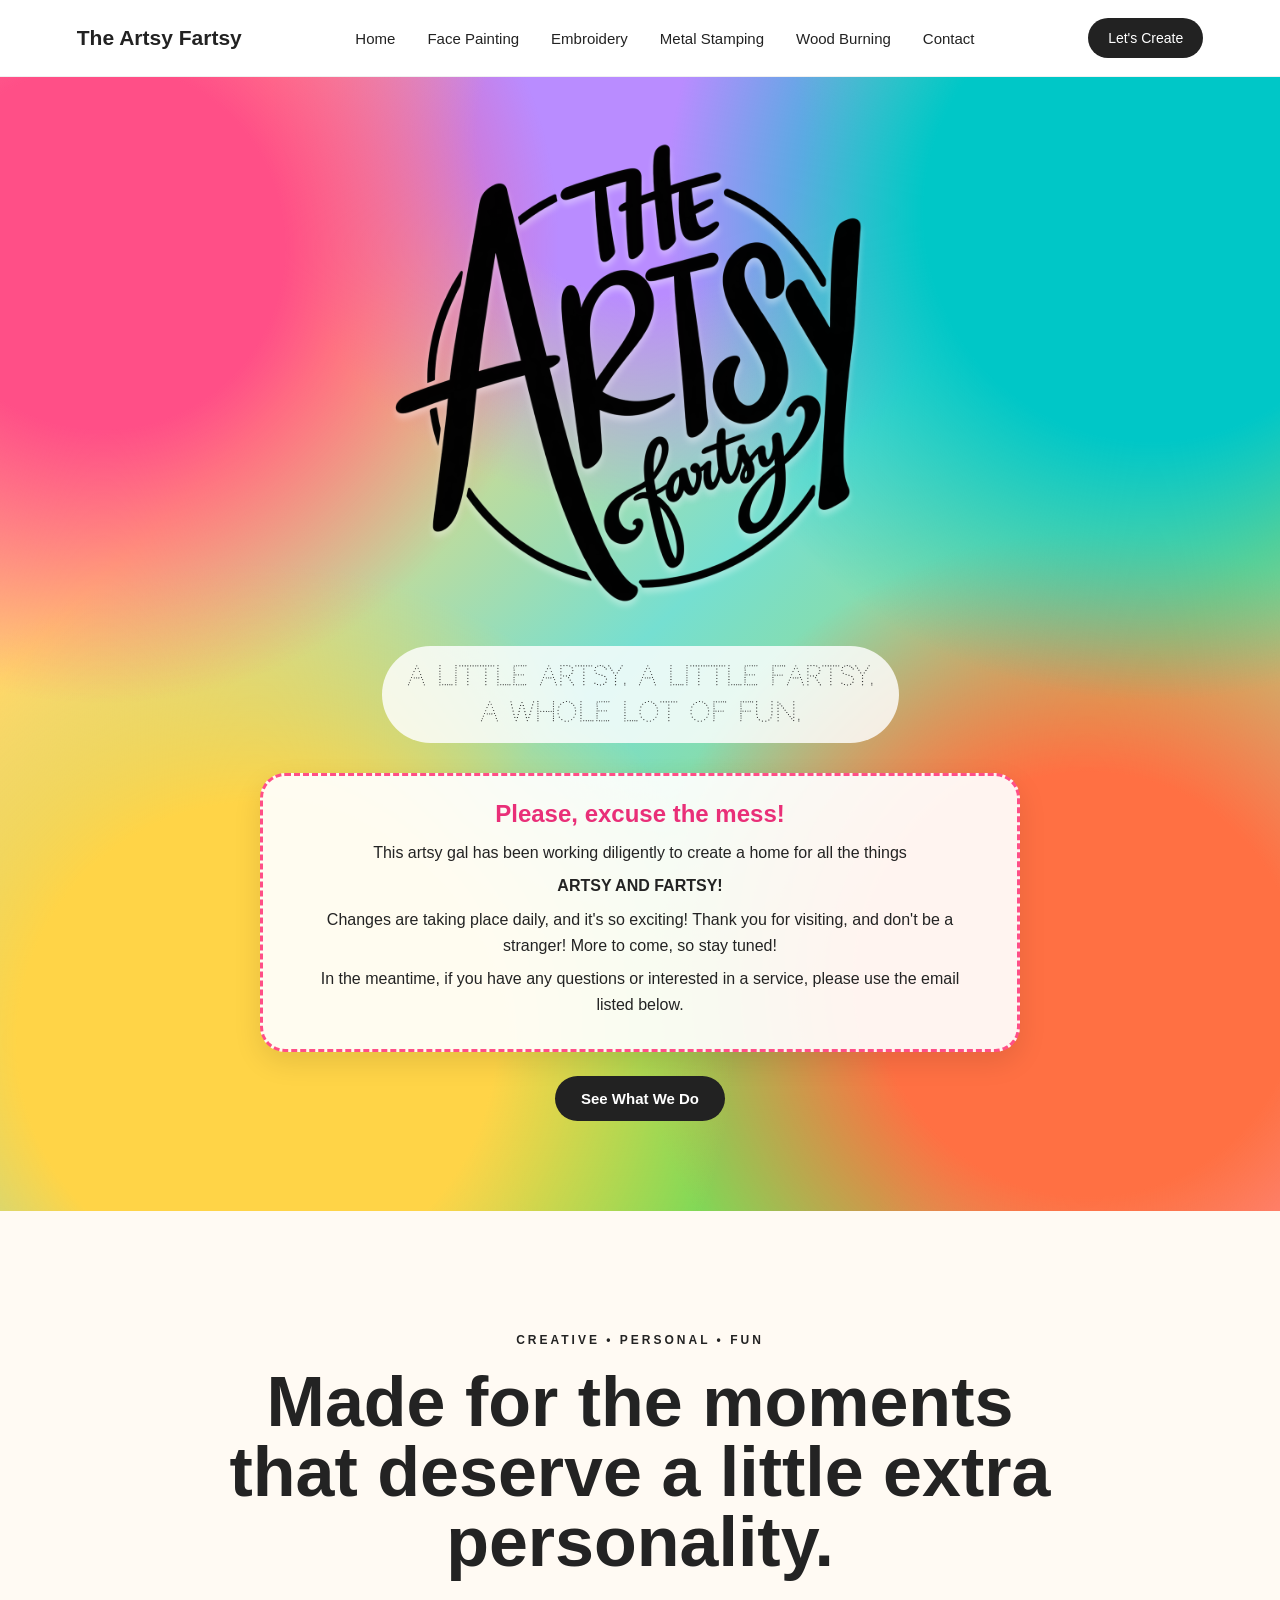
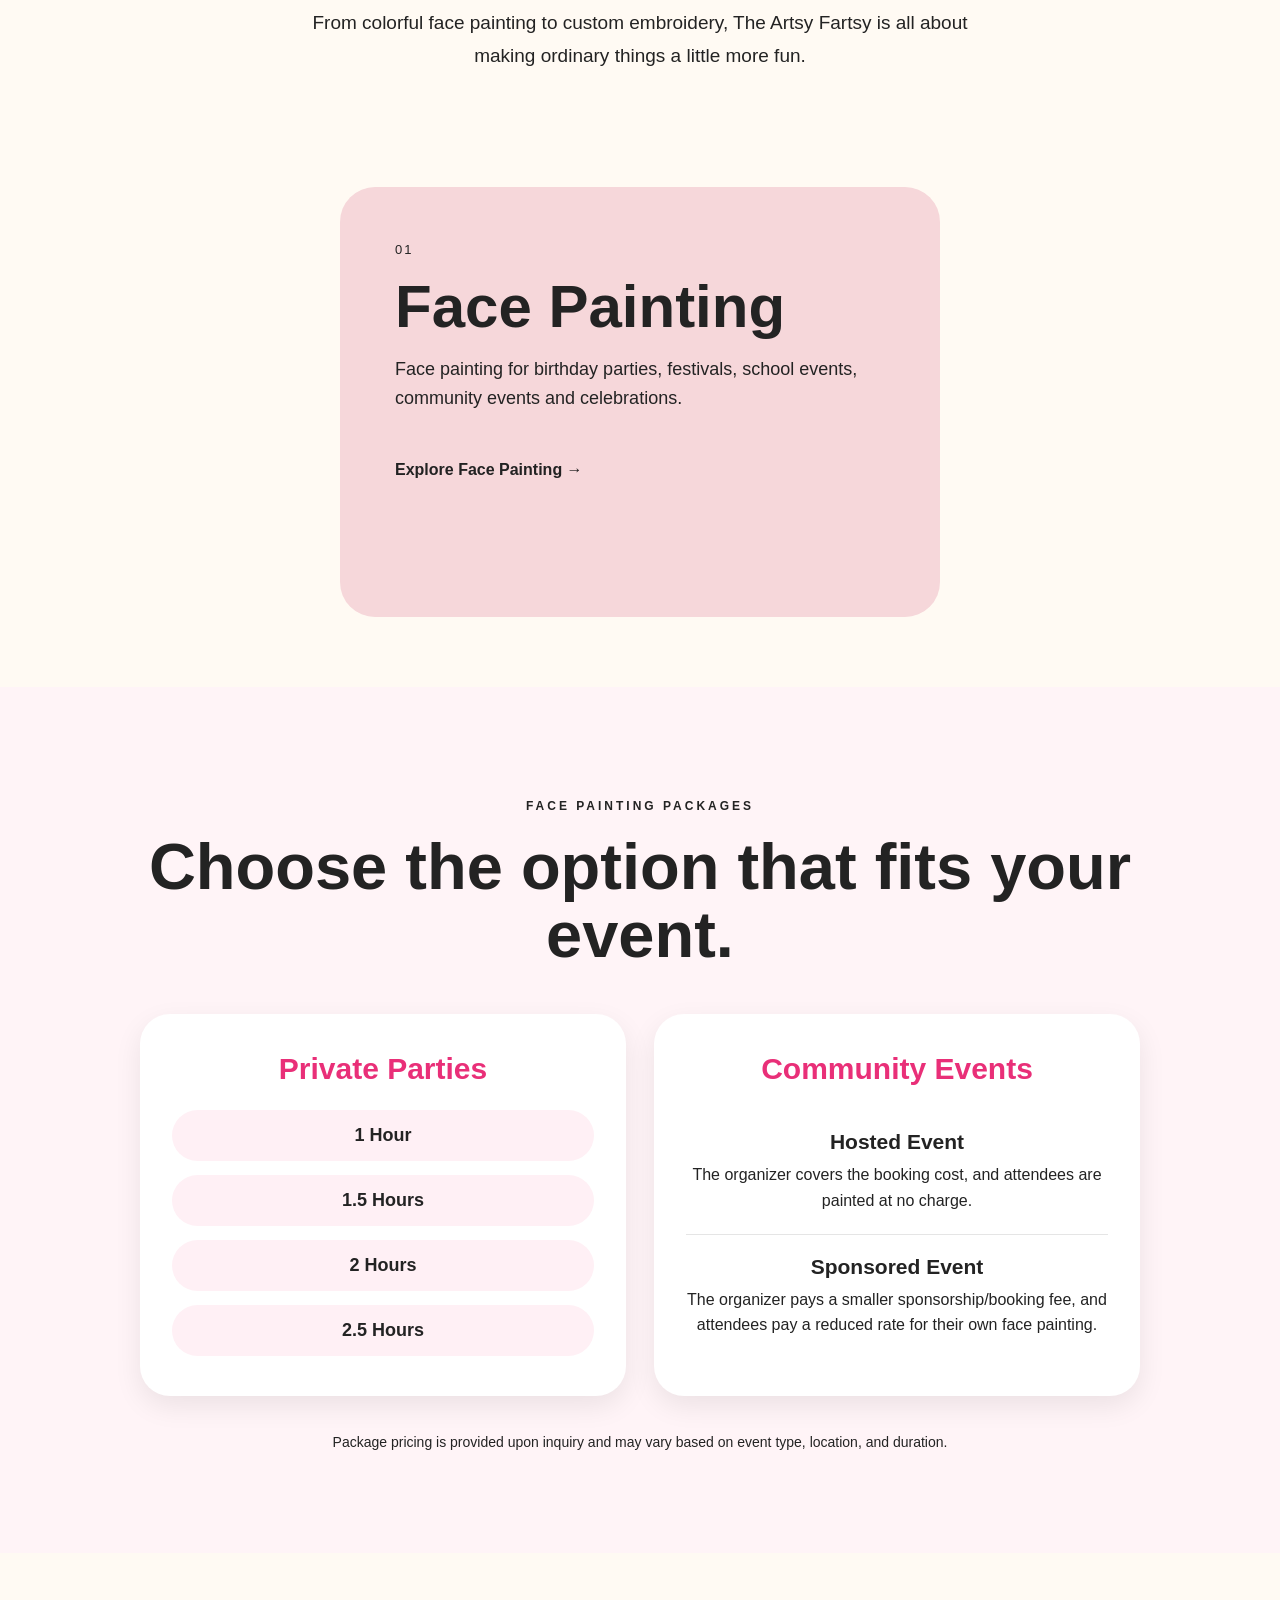
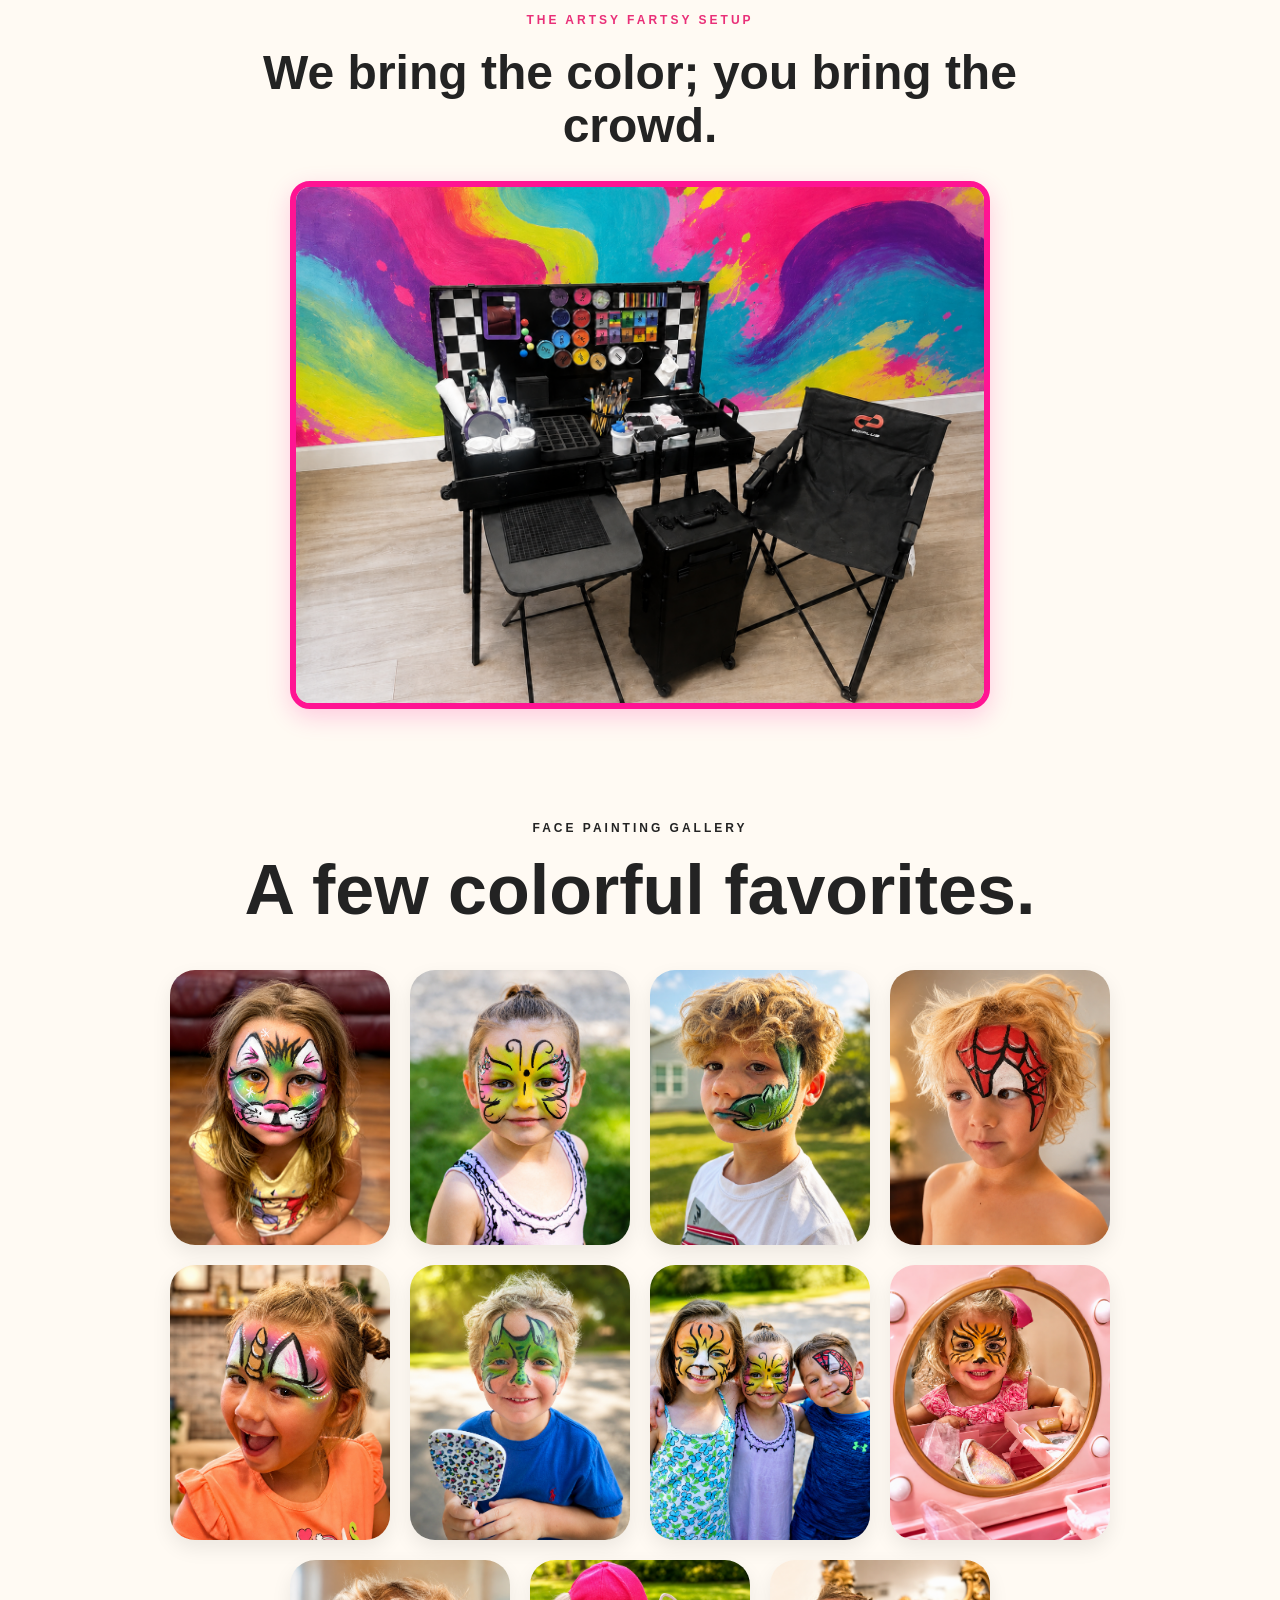
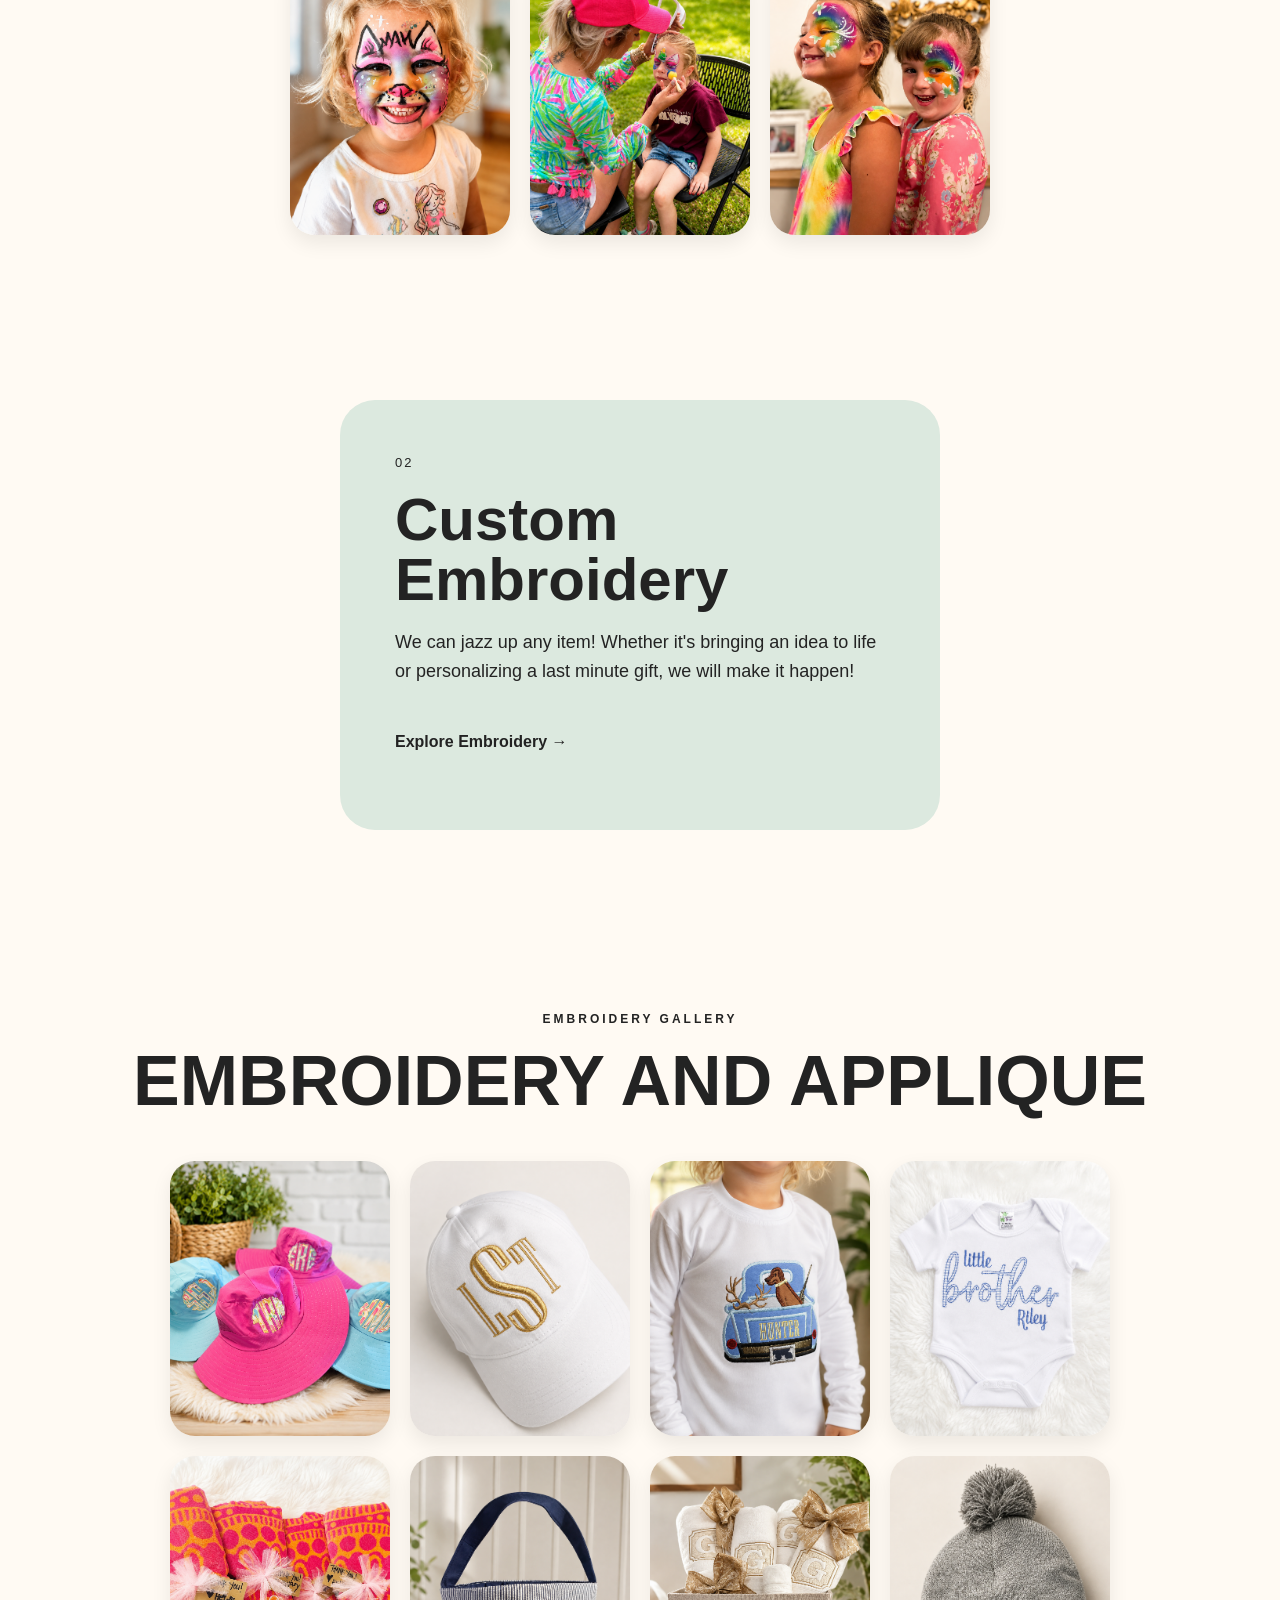
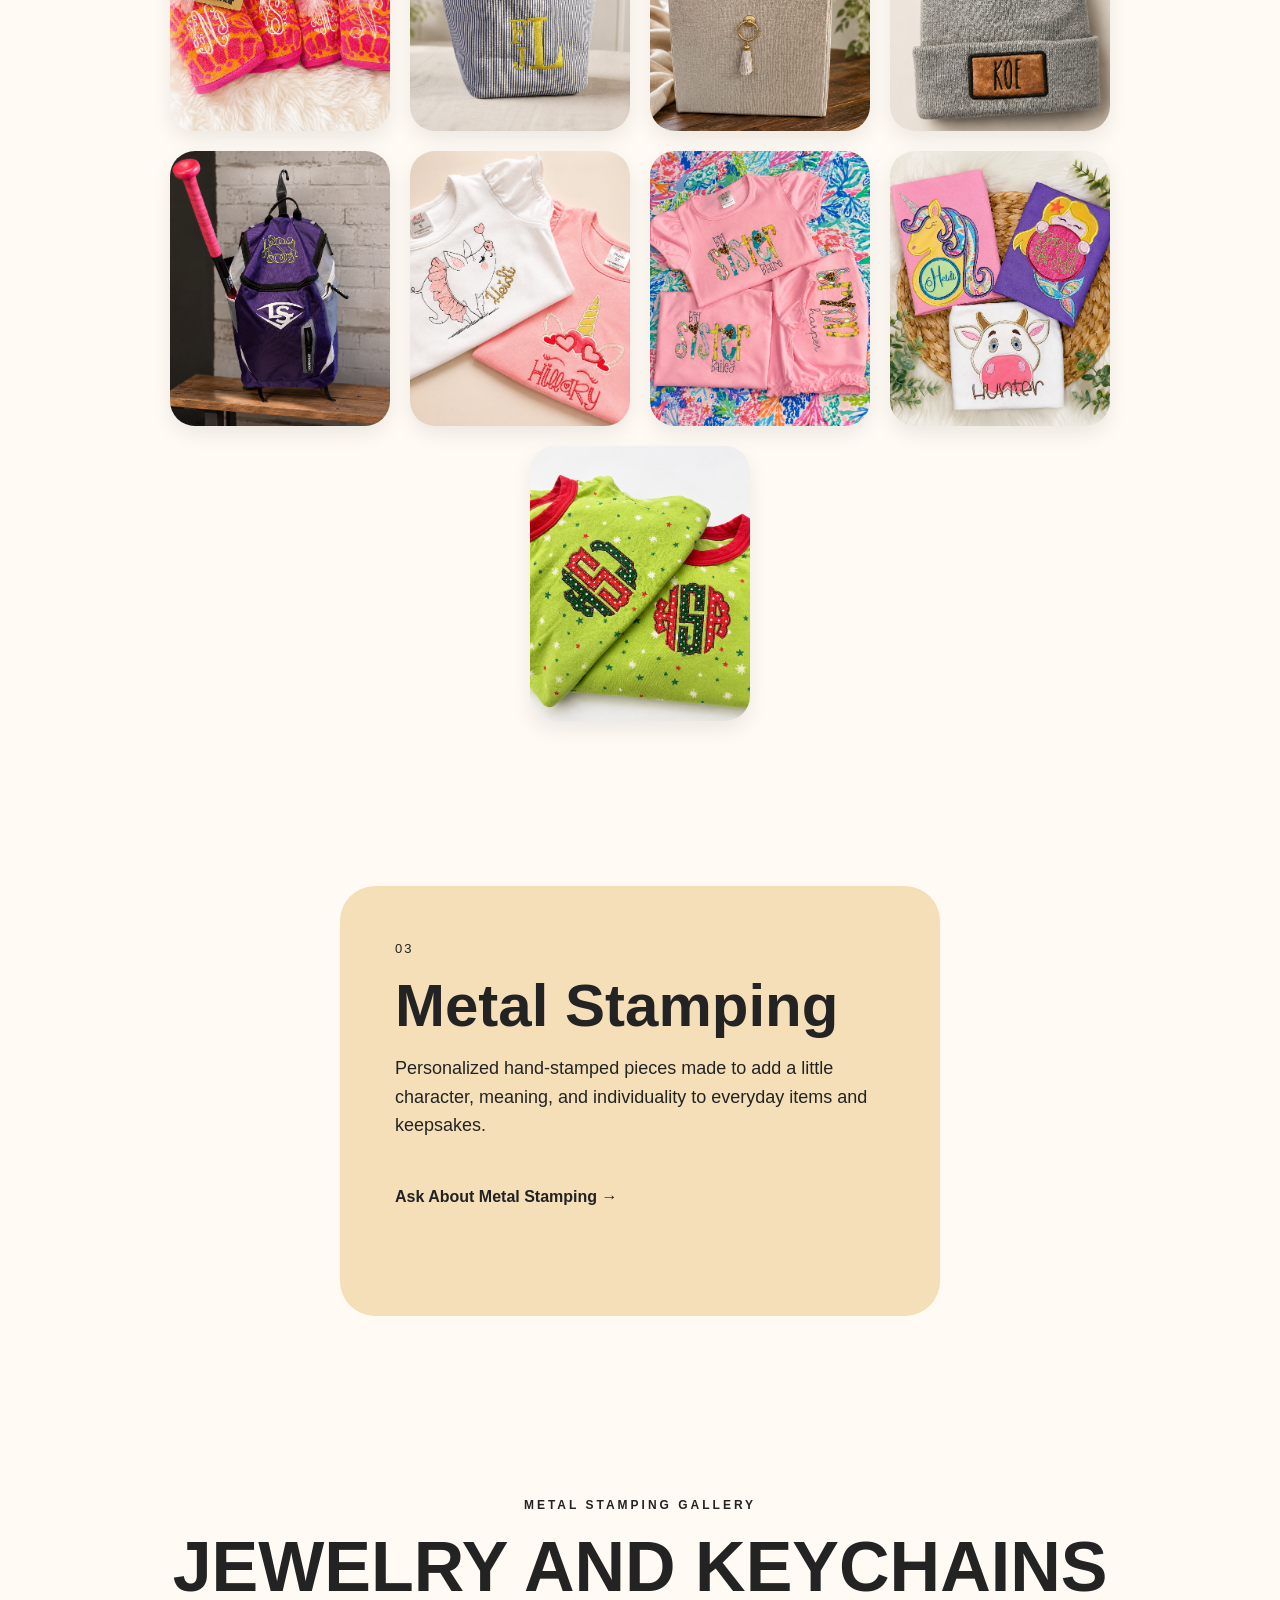
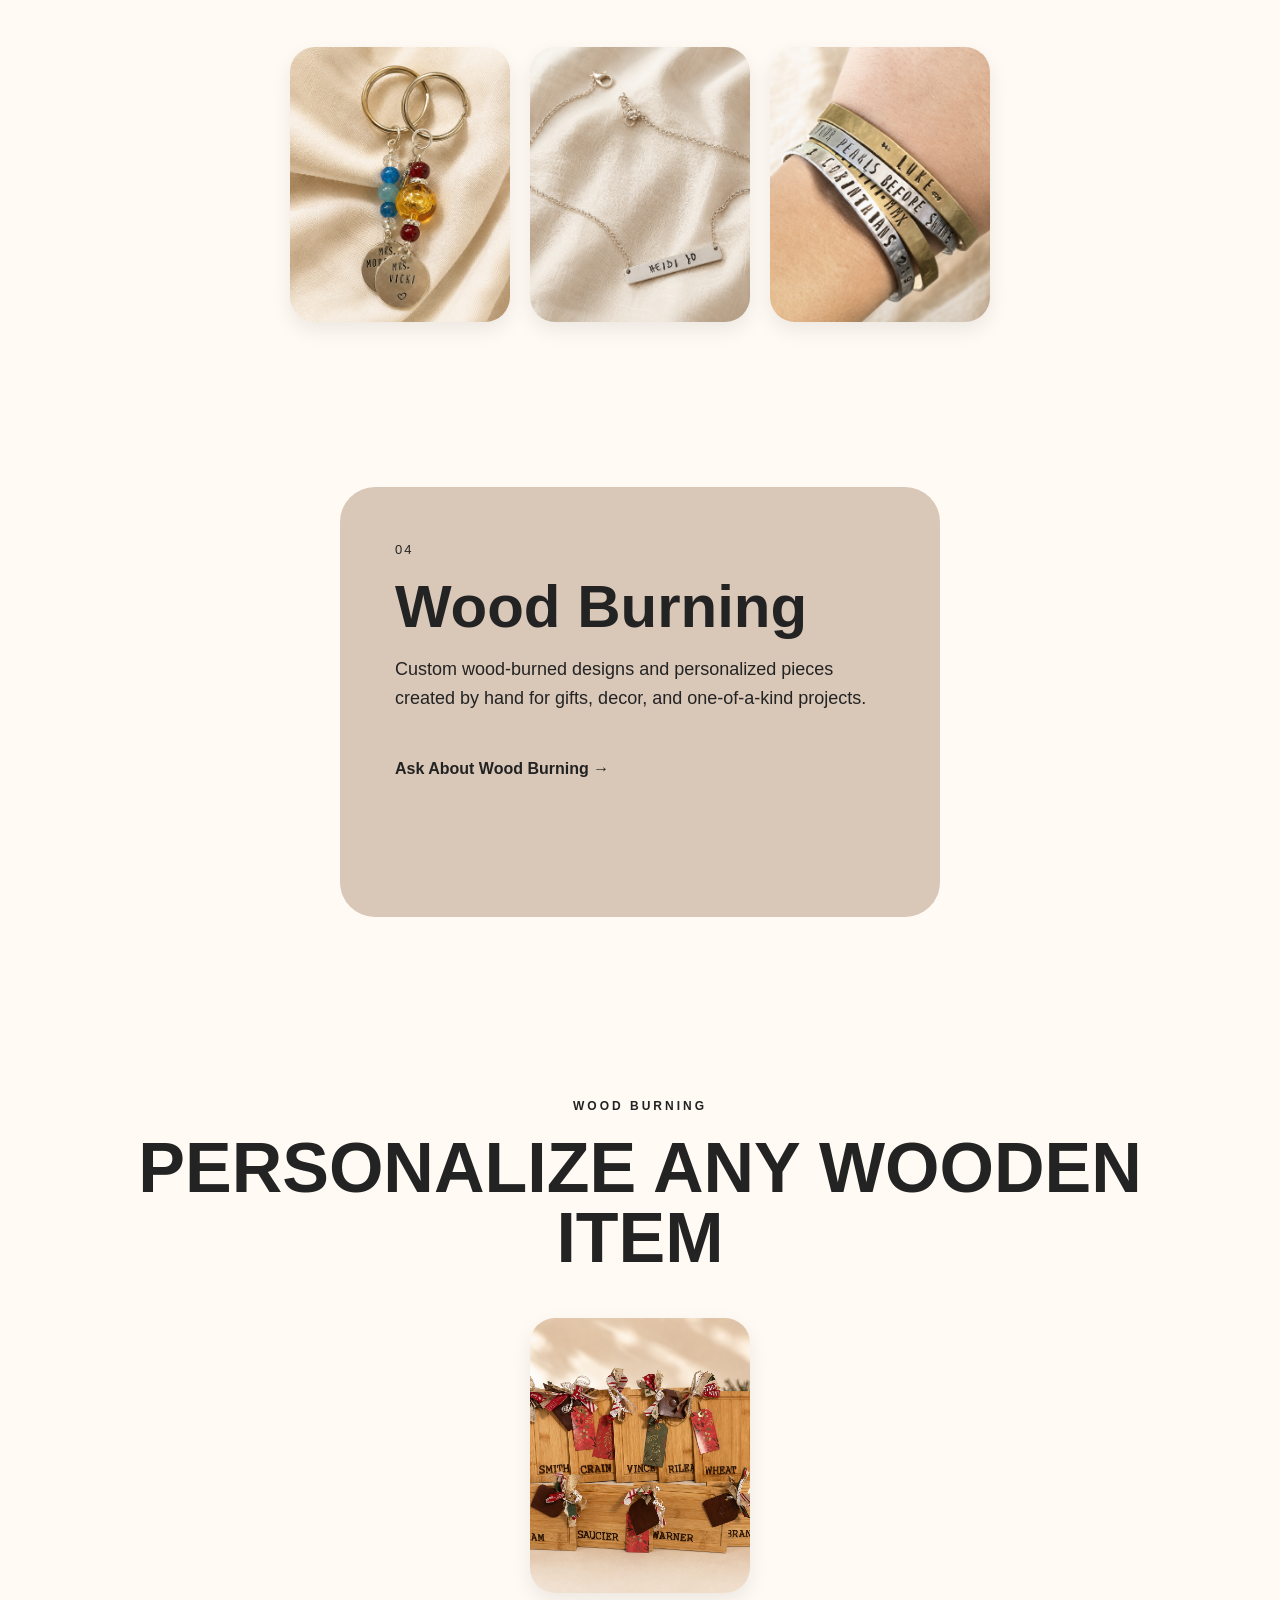
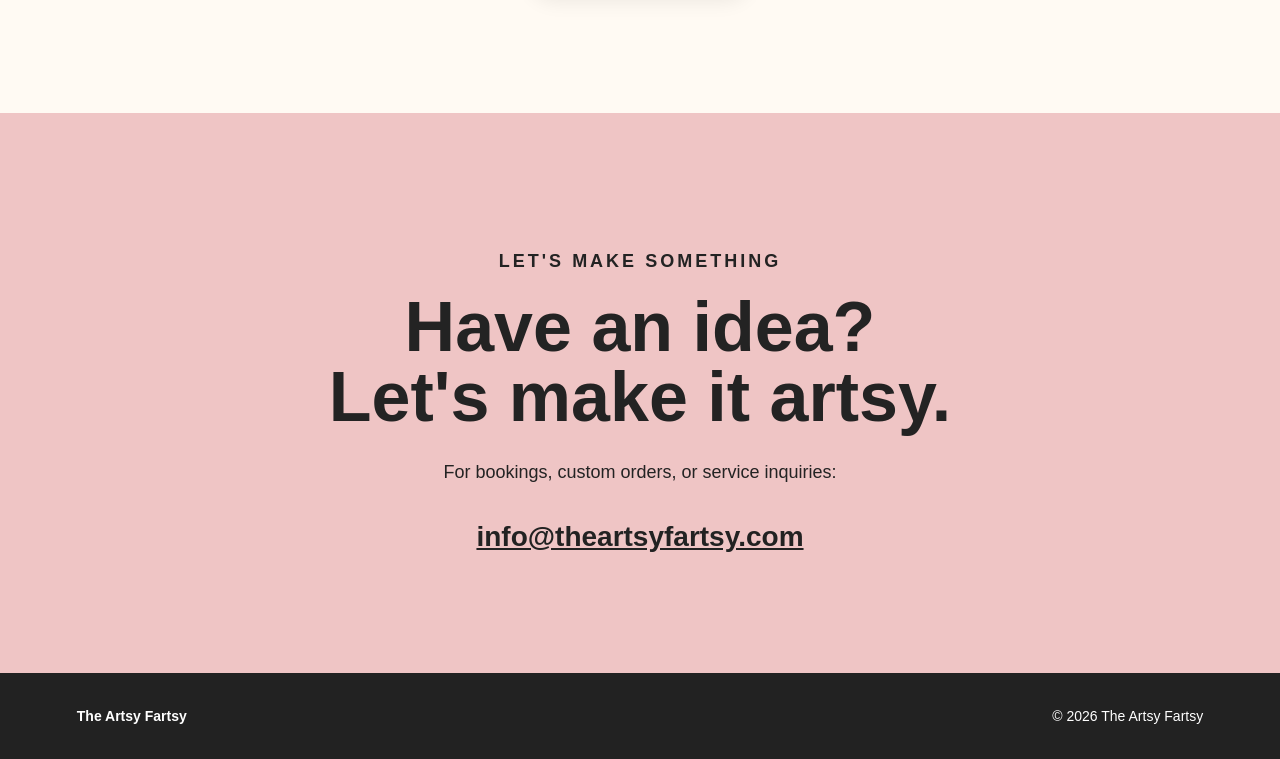
==== commit 2a2c34c0: "Update index.html" ====
--- a/index.html
+++ b/index.html
@@ -50,7 +50,7 @@
       <p>This artsy gal has been working diligently to create a home for all the things</p>
       <p><strong>ARTSY AND FARTSY!</strong></p>
       <p>Changes are taking place daily, and it's so exciting! Thank you for visiting, and don't be a stranger! More to come, so stay tuned!</p>
-      <p>In the meantime, if you have any questions or are interested in a service please use the email listed below.</p>
+      <p>In the meantime, if you have any questions or interested in a service, please use the email listed below.</p>
     </div>
     <a href="#services" class="main-button">See What We Do</a>
   </section>
@@ -104,7 +104,7 @@
   <!-- FEATURED FACE PAINTING SETUP -->
   <section class="facepaint-setup">
     <p class="eyebrow">THE ARTSY FARTSY SETUP</p>
-    <h2>A little setup. A whole lot of fun.</h2>
+    <h2>We bring the color; you bring the crowd.</h2>
     <img src="gallery/38AFE15B-9CAC-43A7-8A26-1237AC8328DD.png" alt="The Artsy Fartsy face-painting setup" class="setup-photo">
   </section>
 
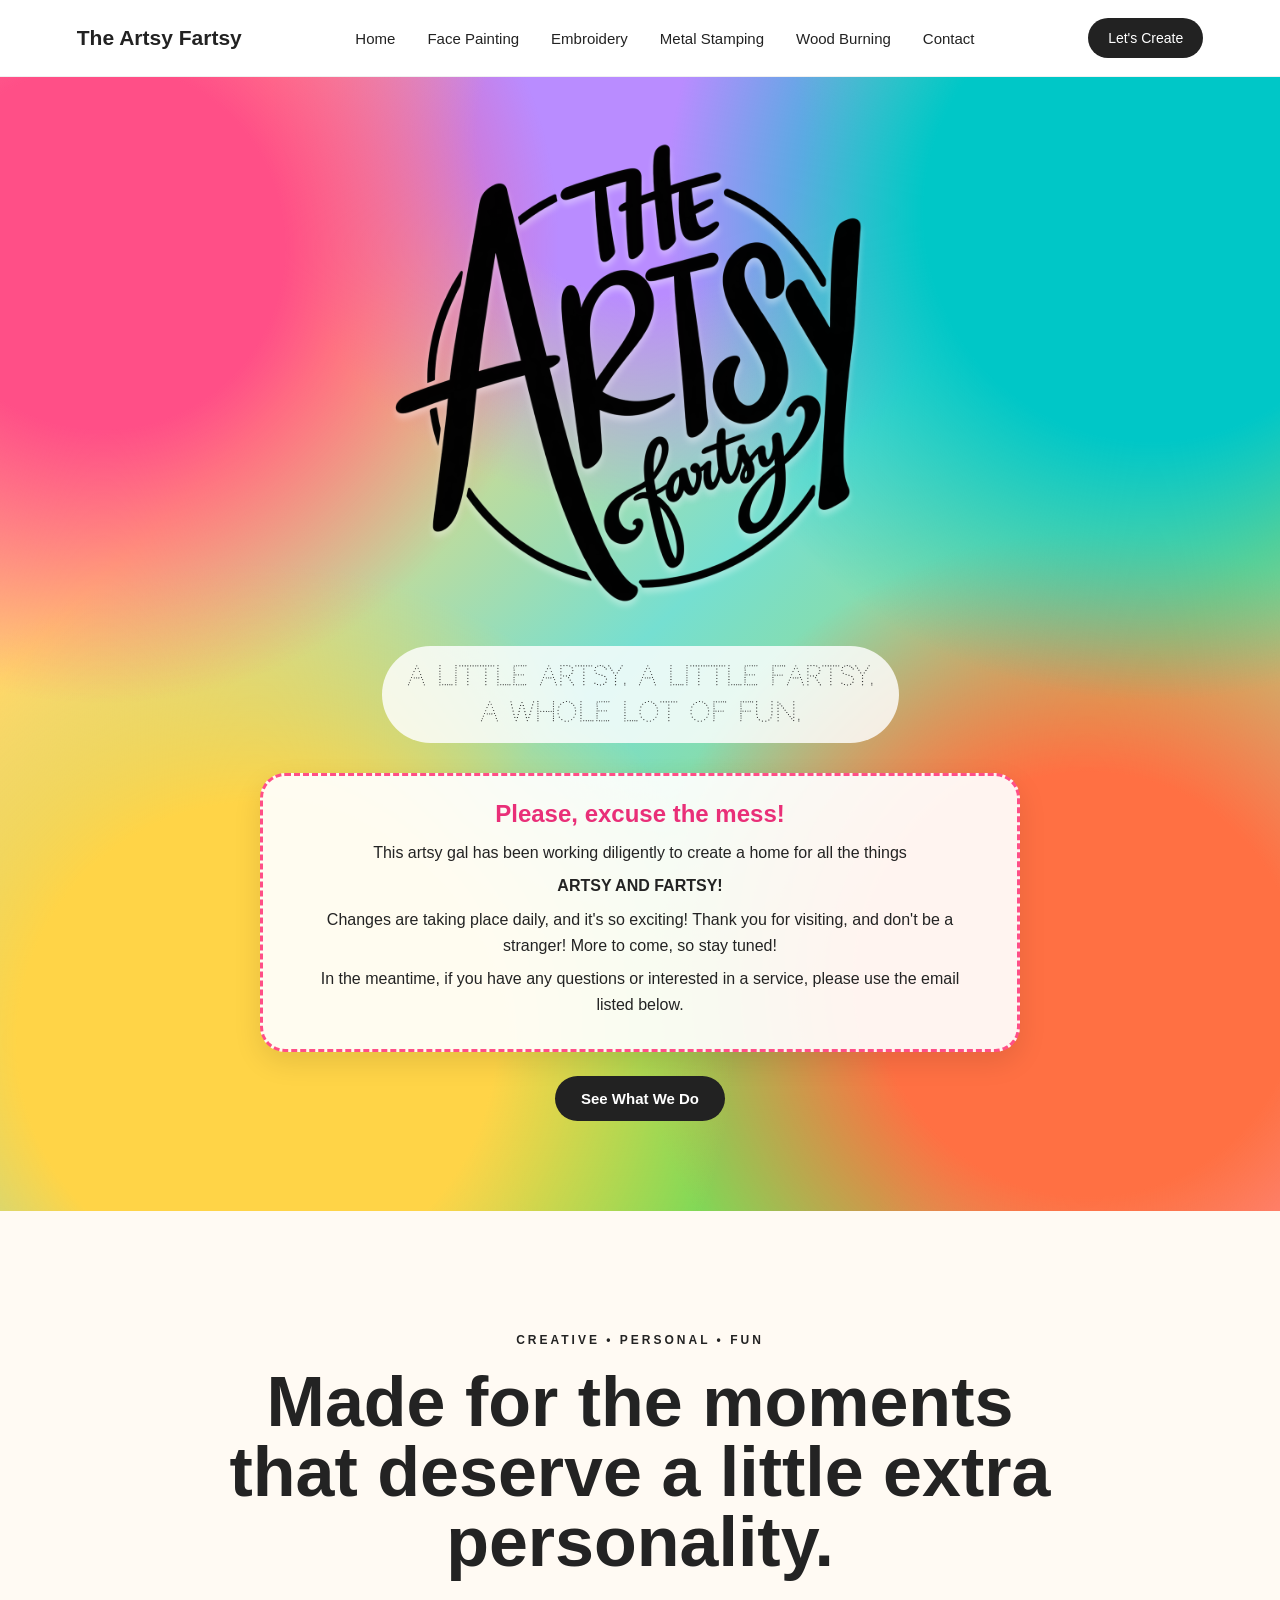
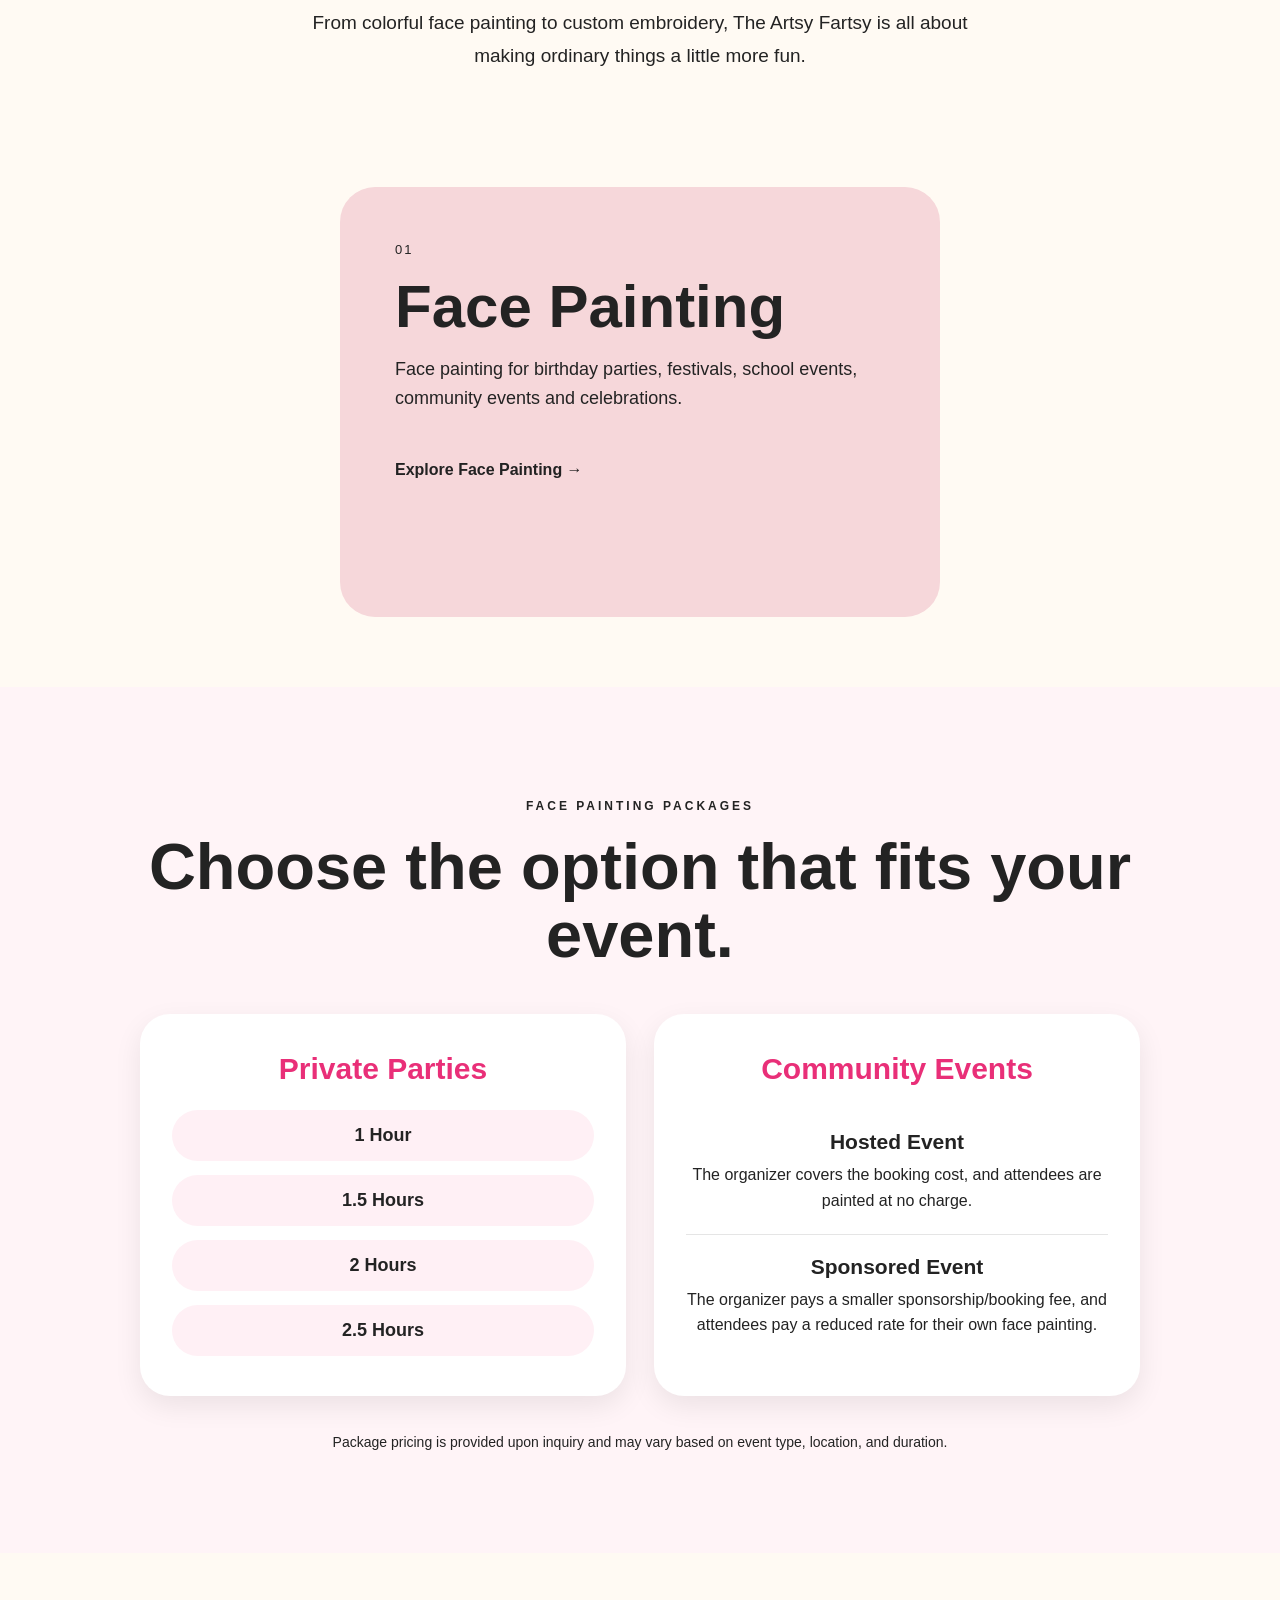
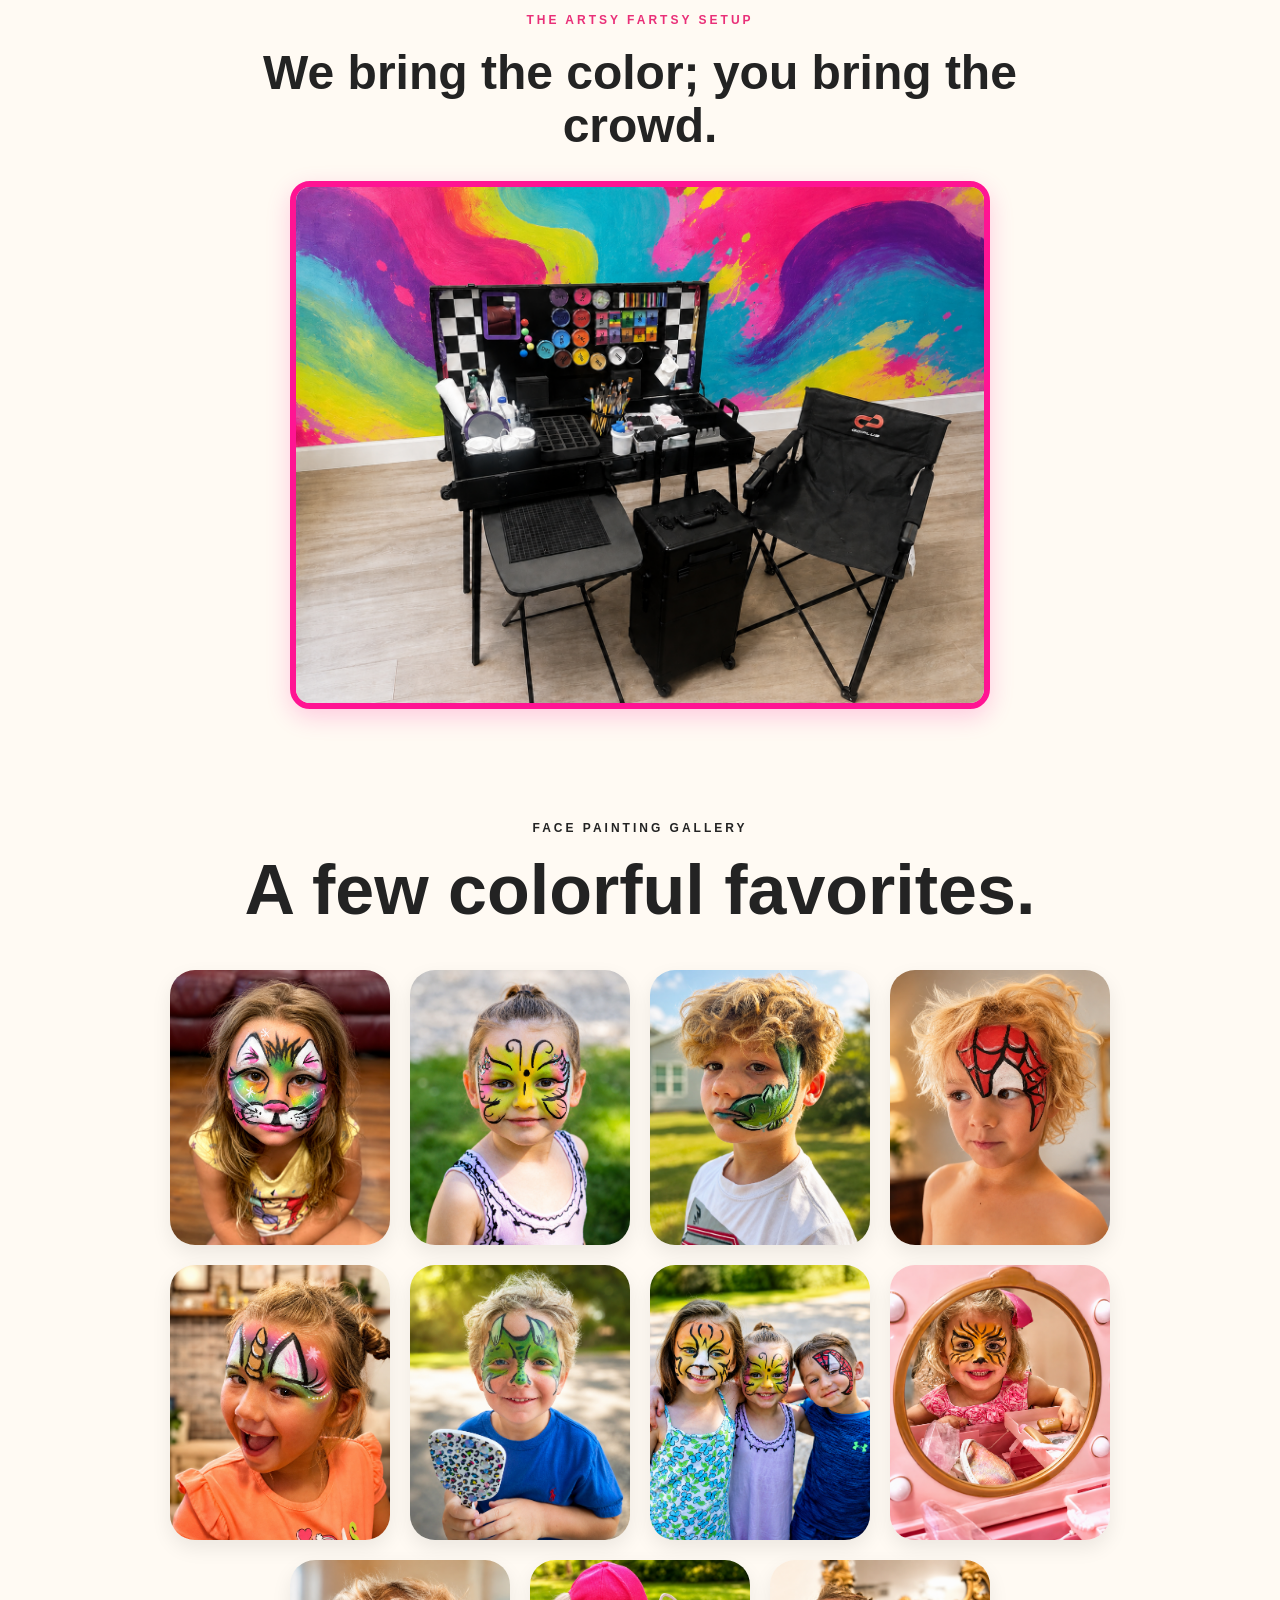
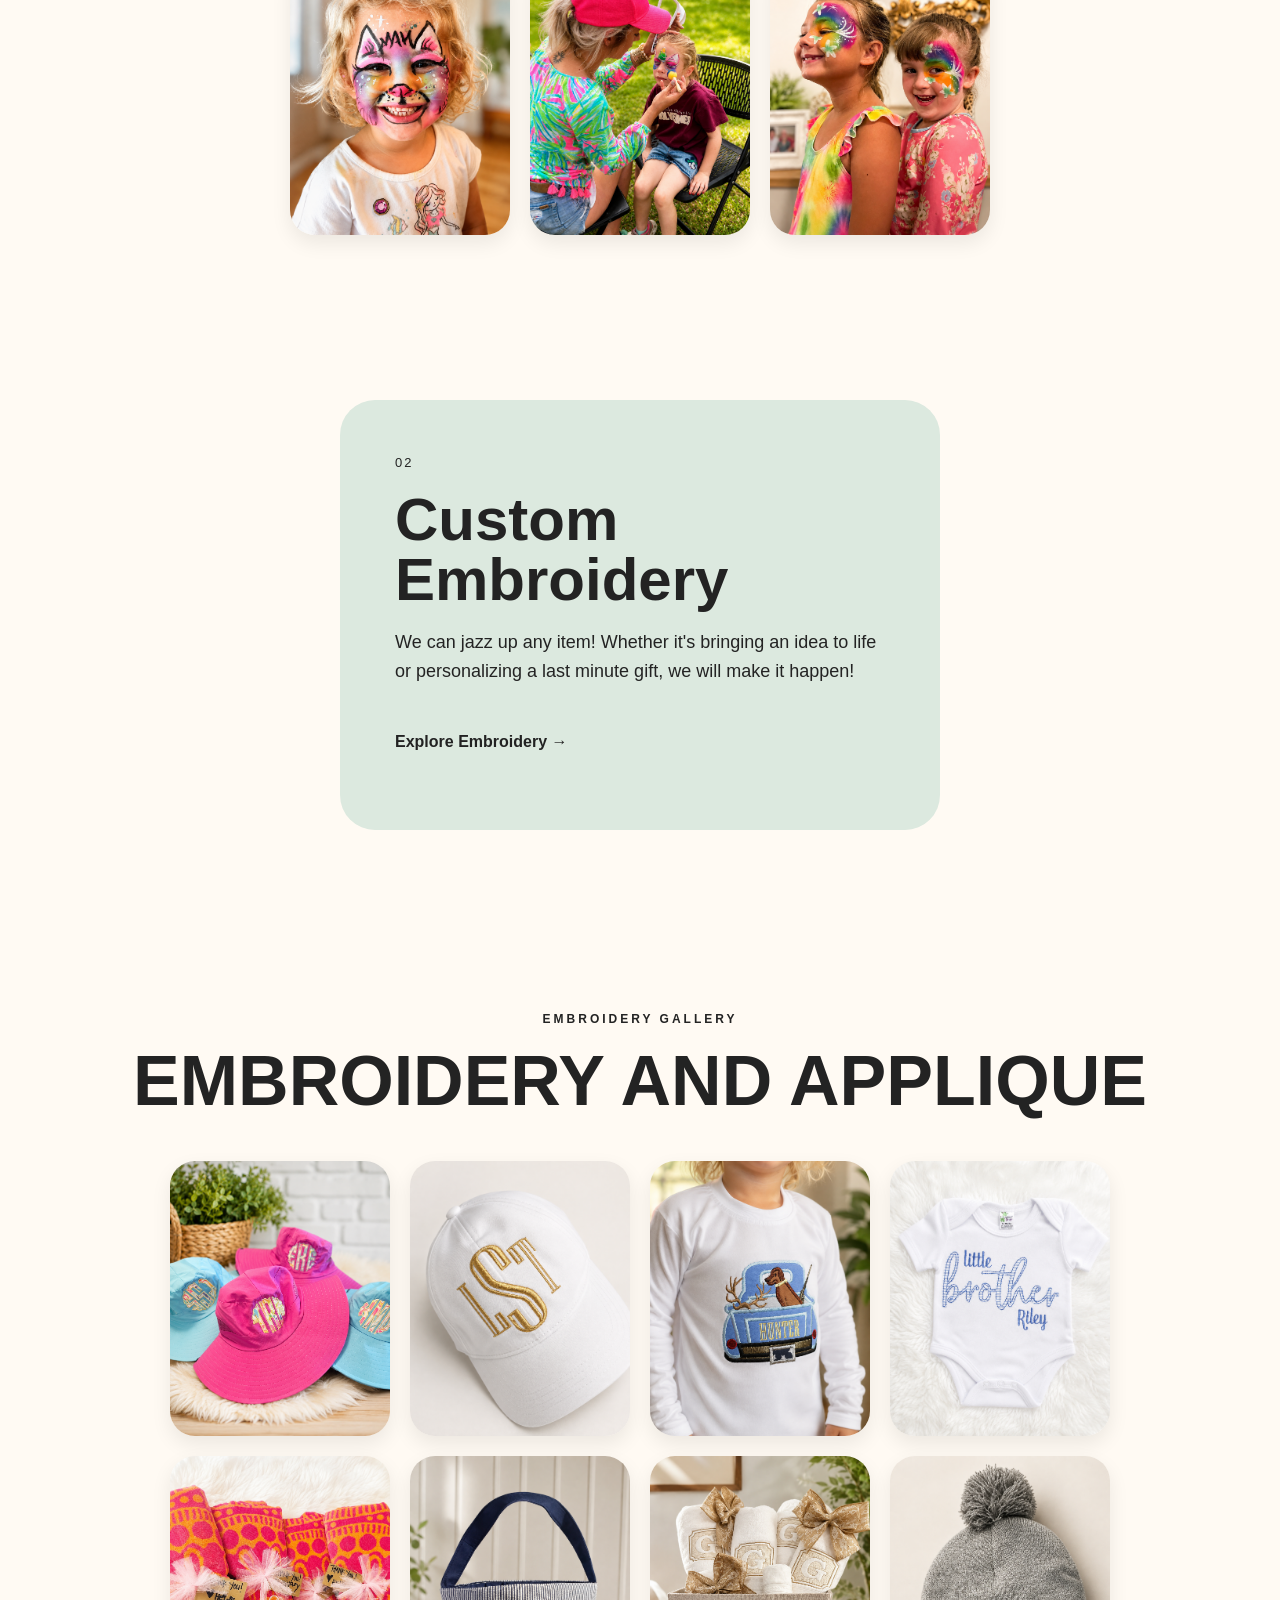
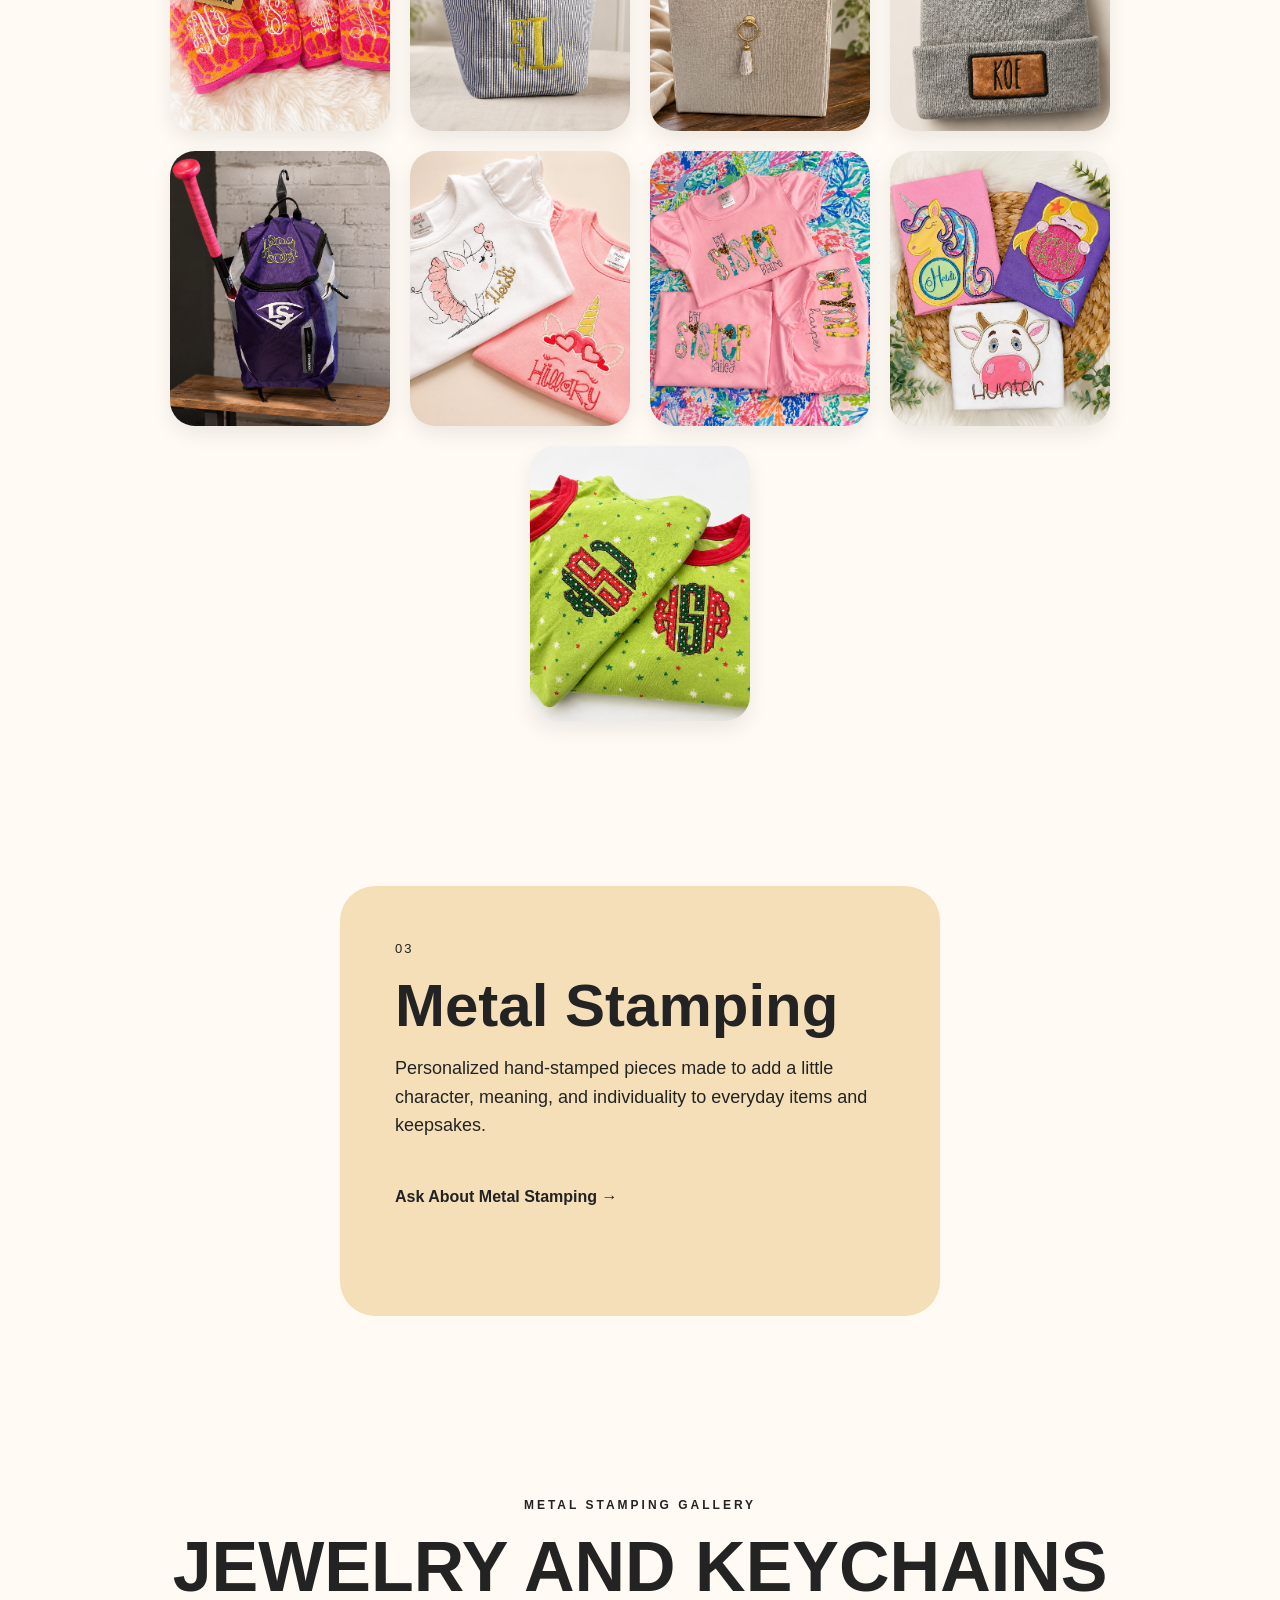
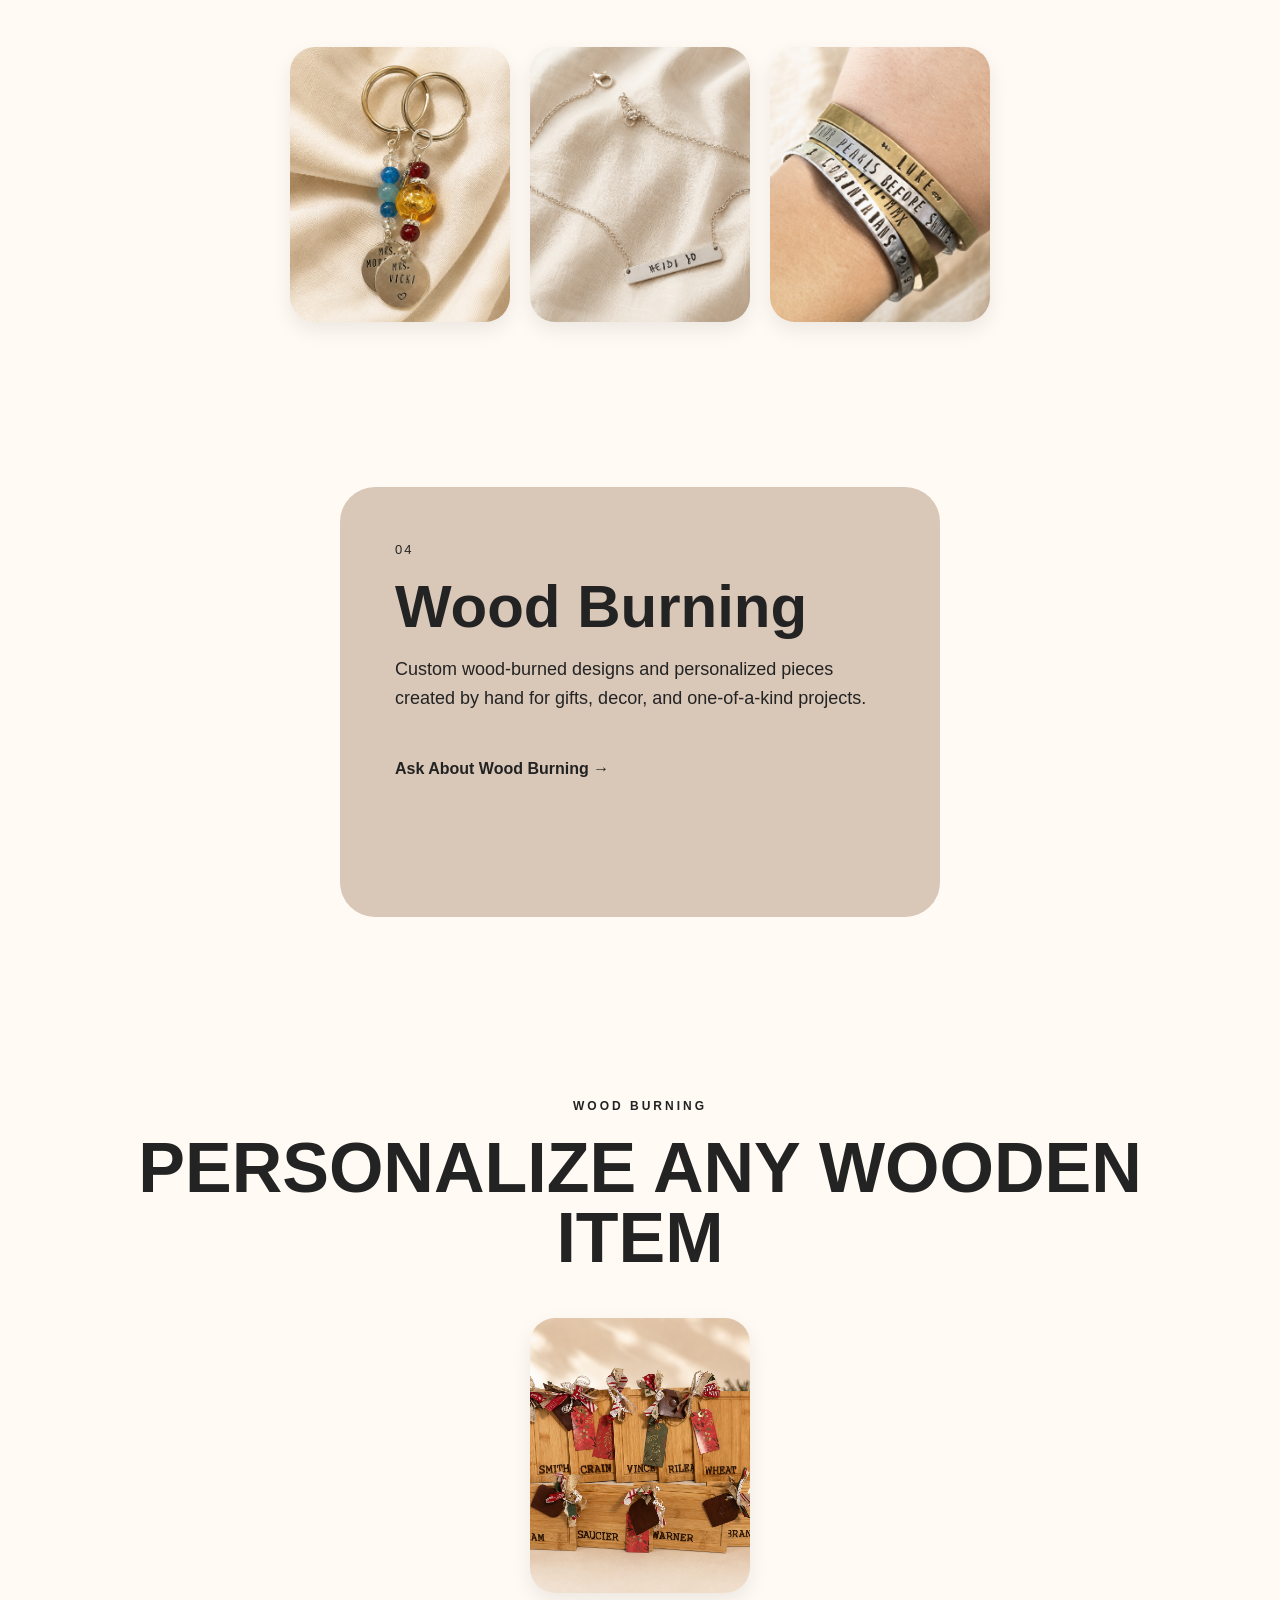
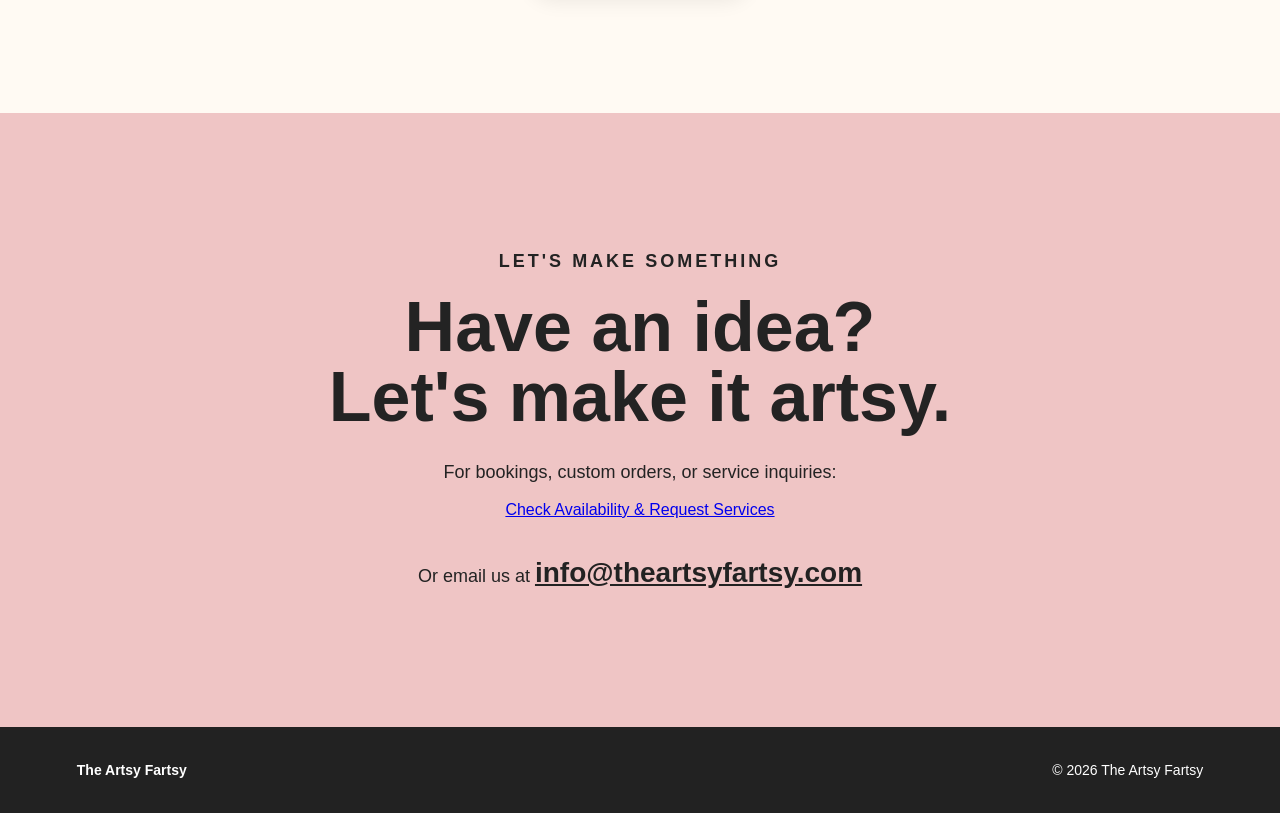
==== commit 65f957af: "Update index.html Google Docs link" ====
--- a/index.html
+++ b/index.html
@@ -198,13 +198,52 @@
     </div>
   </section>
 
-  <!-- CONTACT -->
-  <section class="contact" id="contact">
-    <p class="eyebrow">LET'S MAKE SOMETHING</p>
-    <h2>Have an idea?<br>Let's make it artsy.</h2>
-    <p>For bookings, custom orders, or service inquiries:</p>
-    <a href="mailto:info@theartsyfartsy.com" class="email-link">info@theartsyfartsy.com</a>
-  </section>
+<!-- CONTACT -->
+
+<section class="contact" id="contact">
+
+  <p class="eyebrow">LET'S MAKE SOMETHING</p>
+
+  <h2>
+
+    Have an idea?<br>
+
+    Let's make it artsy.
+
+  </h2>
+
+  <p>For bookings, custom orders, or service inquiries:</p>
+
+  <a
+
+    href="https://docs.google.com/forms/d/e/1FAIpQLSeXT9OV_JXggiQ5OHBVxW5ss41PsC0Rn3H1ghfqQQCuiYIhdg/viewform"
+
+    class="availability-button"
+
+    target="_blank"
+
+    rel="noopener noreferrer"
+
+  >
+
+    Check Availability &amp; Request Services
+
+  </a>
+
+  <p class="email-option">
+
+    Or email us at
+
+    <a href="mailto:info@theartsyfartsy.com" class="email-link">
+
+      info@theartsyfartsy.com
+
+    </a>
+
+  </p>
+
+</section>
+
 </main>
 
 <!-- FOOTER -->
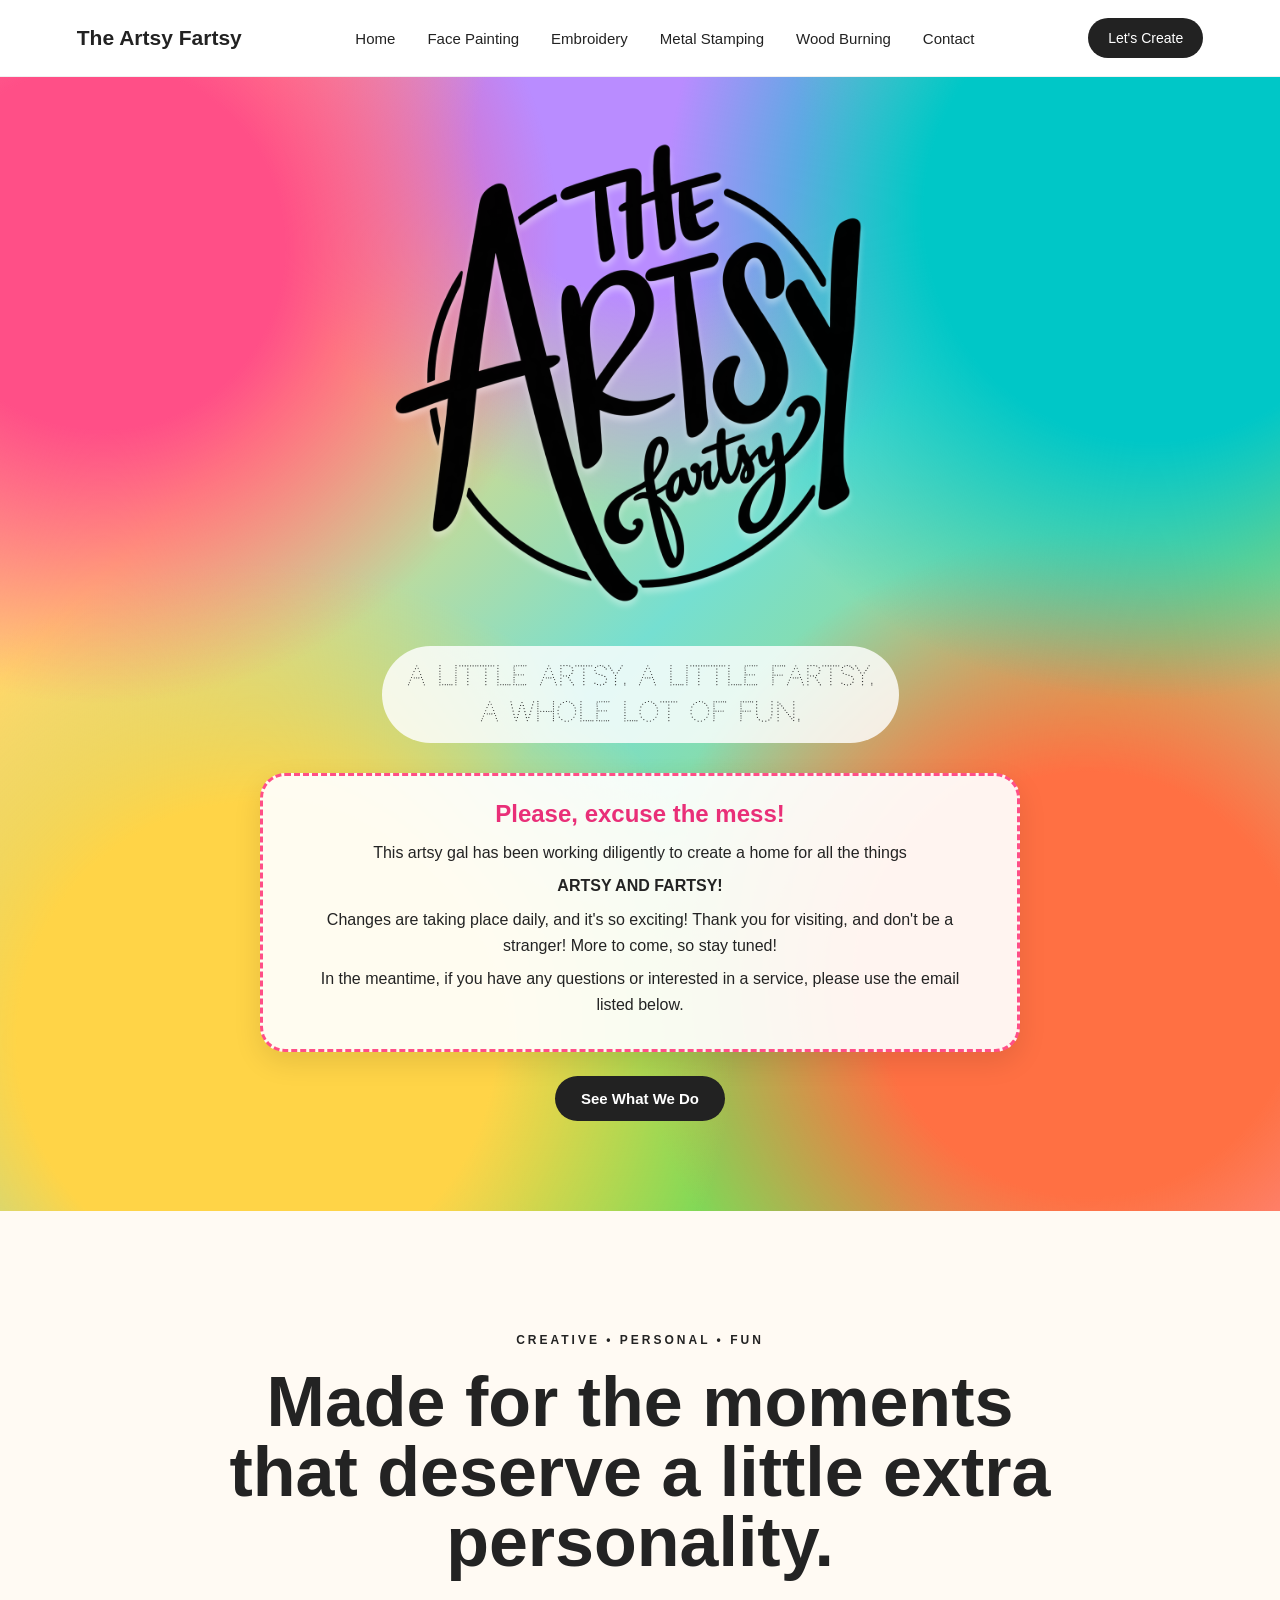
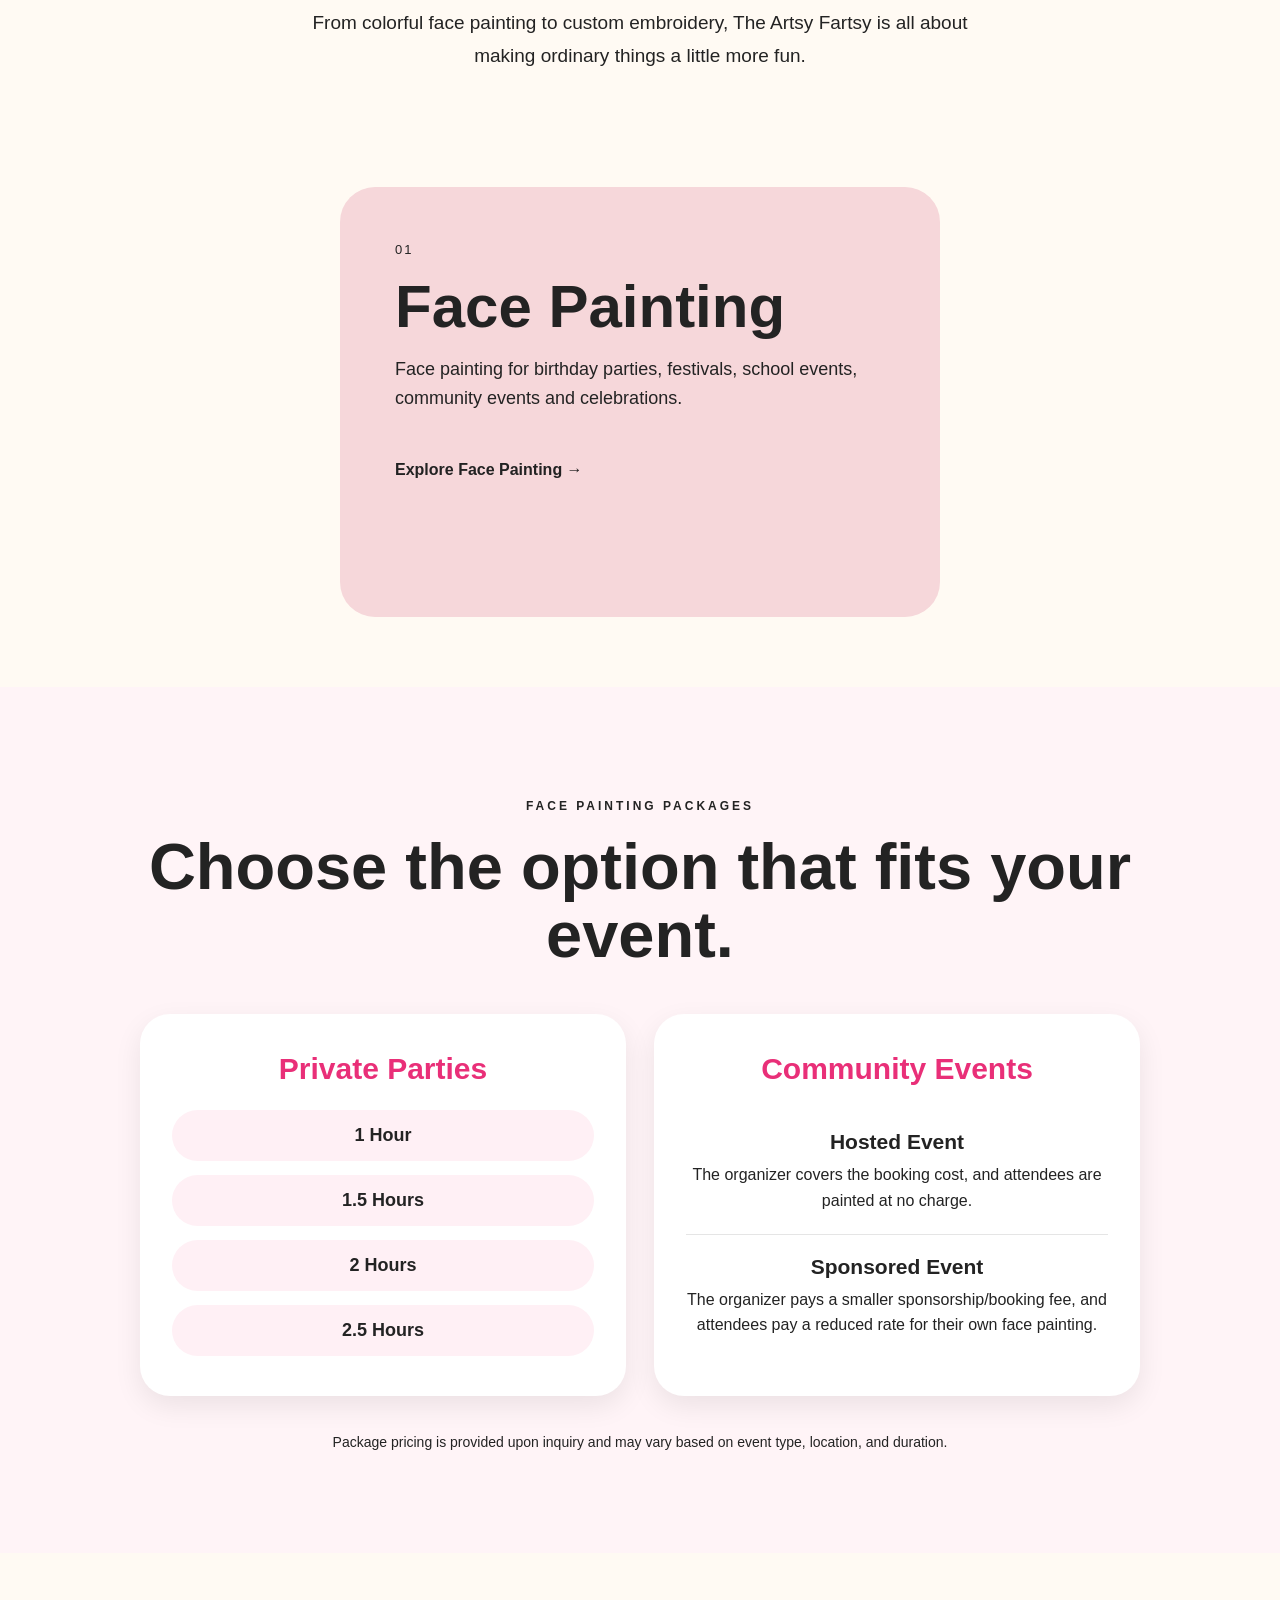
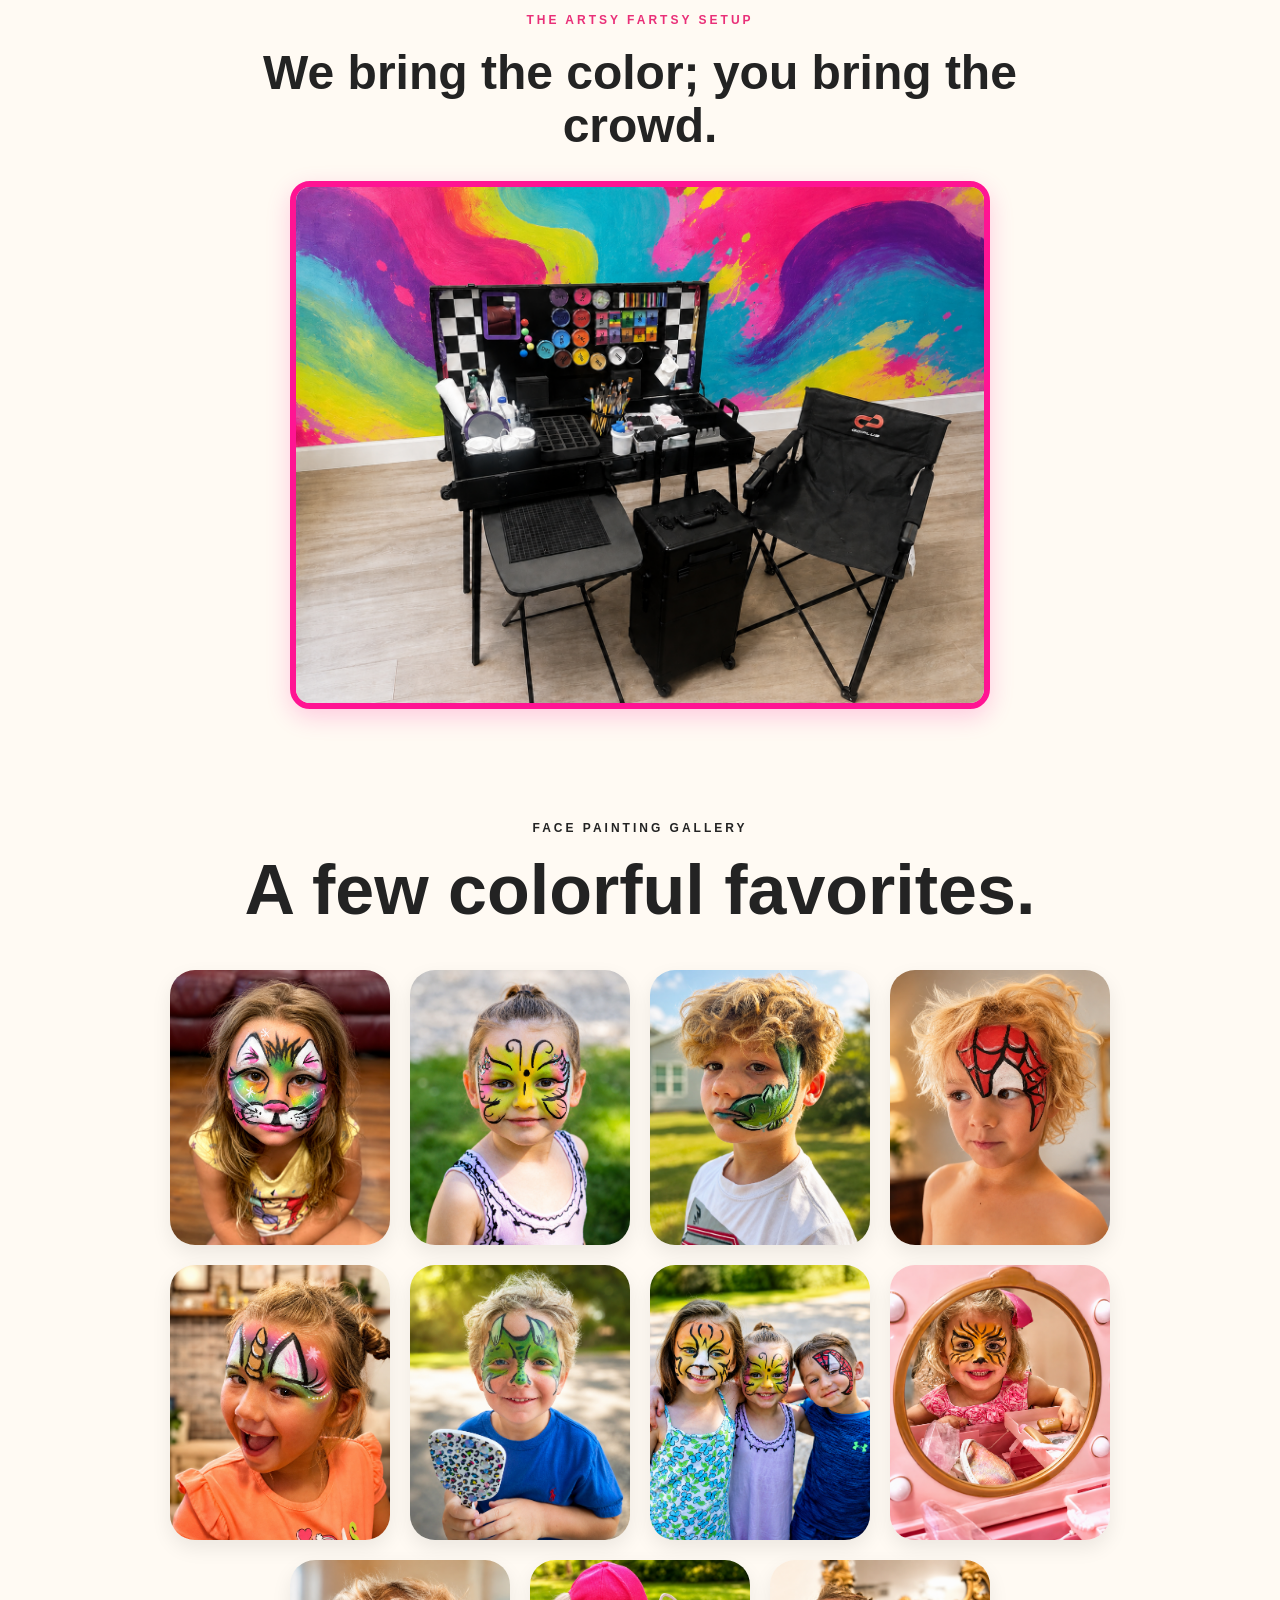
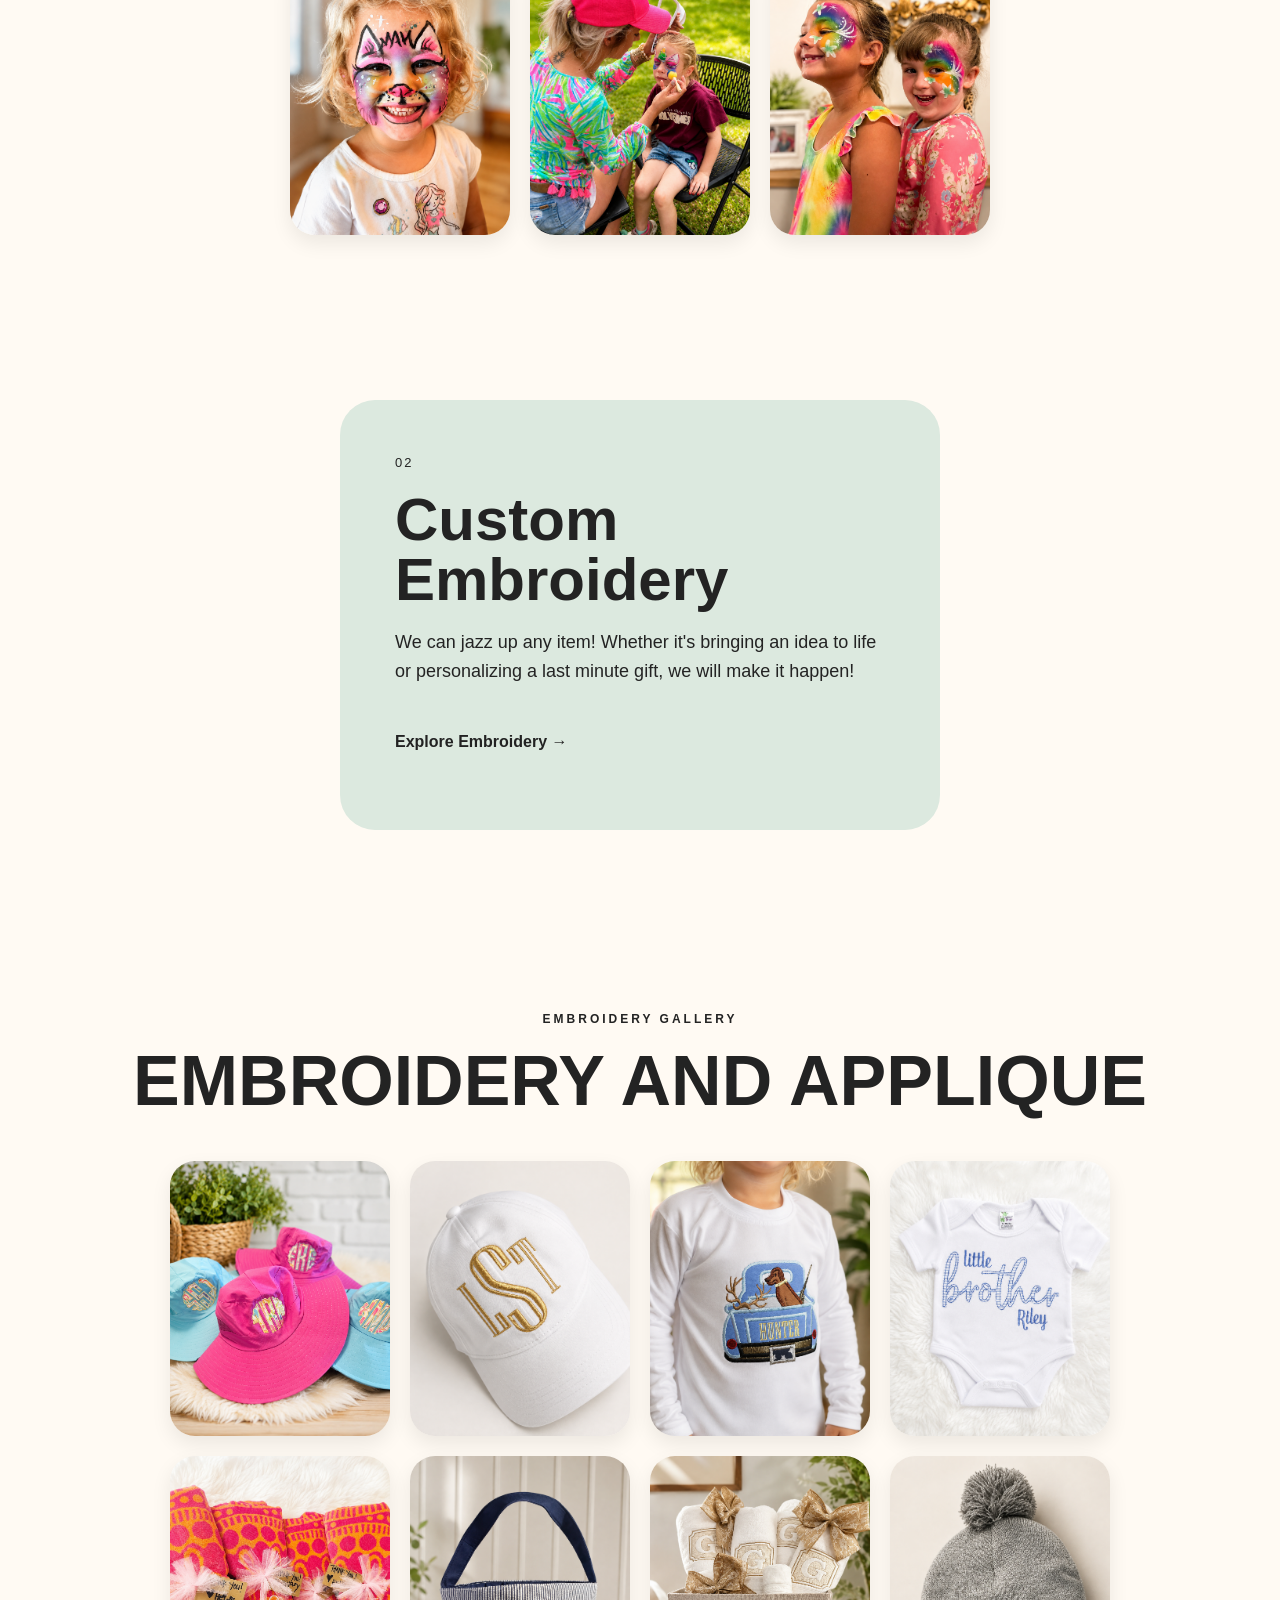
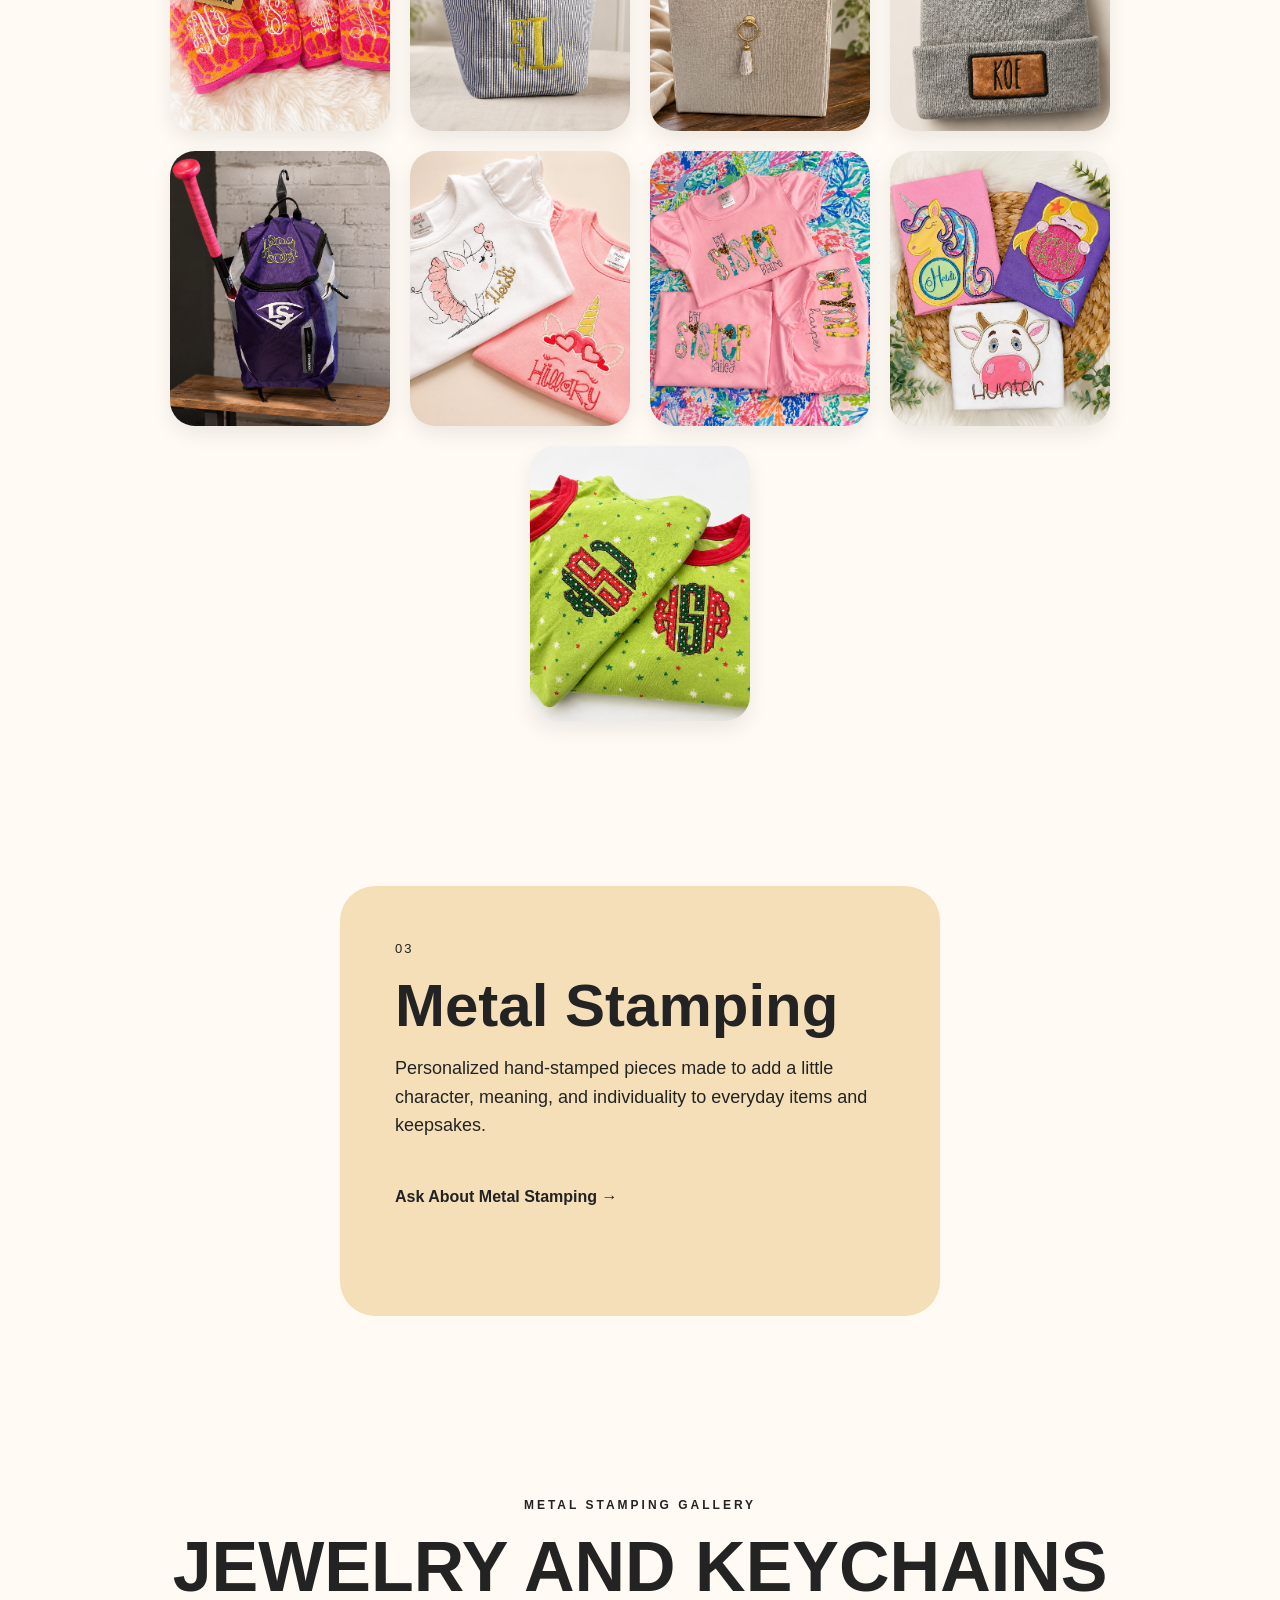
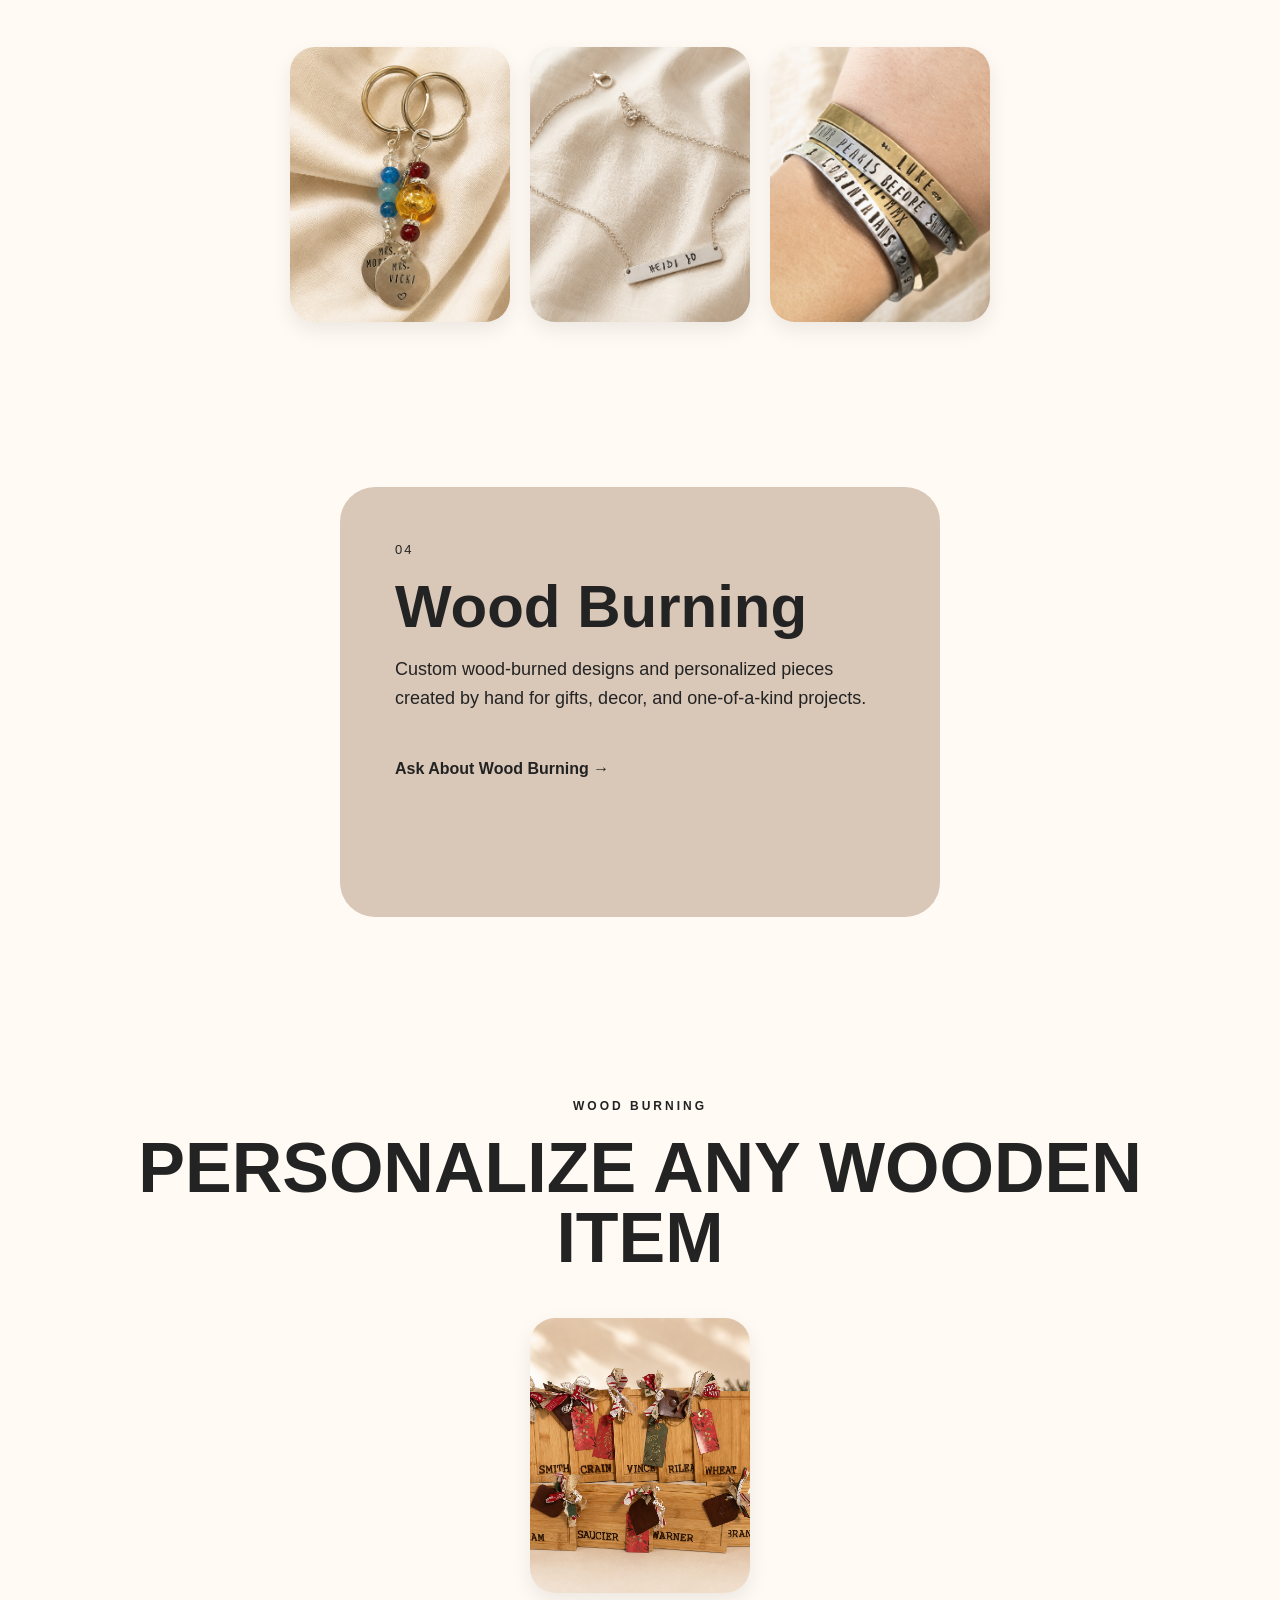
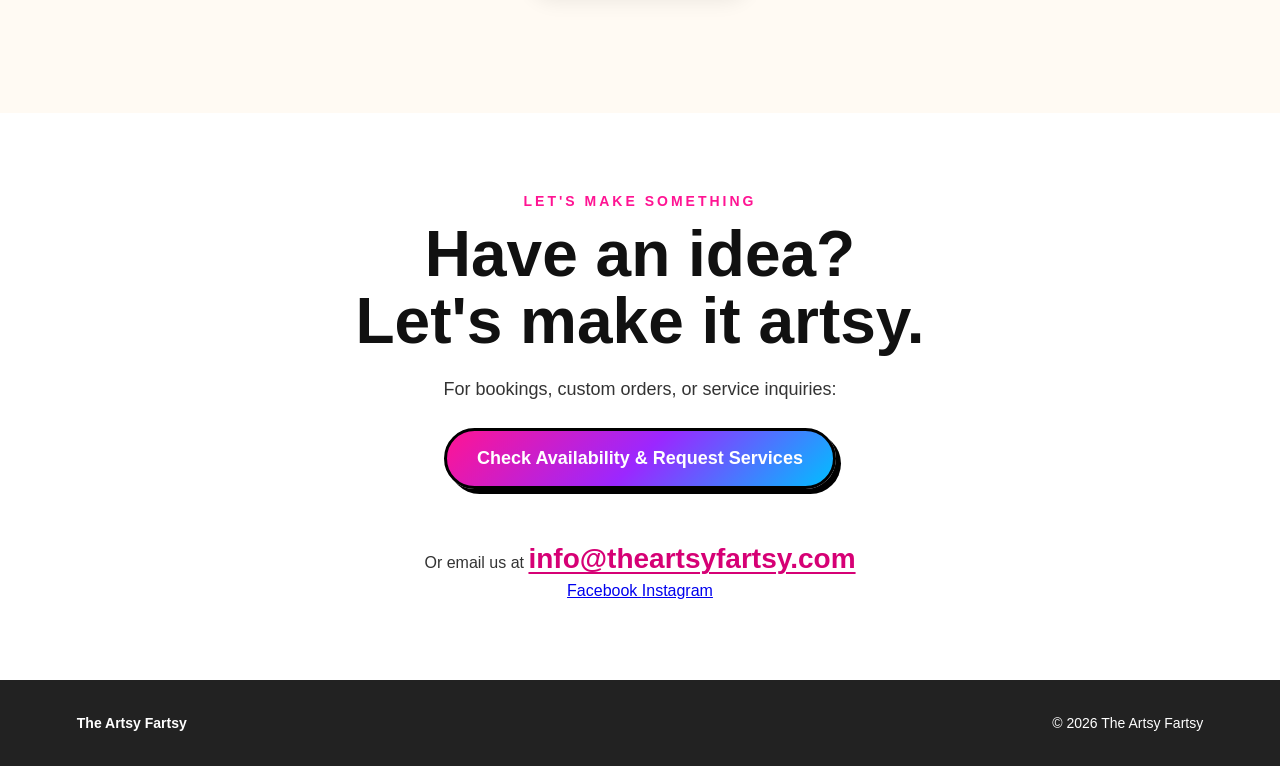
==== commit dc382582: "Update index.html Social media" ====
--- a/index.html
+++ b/index.html
@@ -241,6 +241,41 @@
     </a>
 
   </p>
+  <div class="social-links">
+
+  <a
+
+    href="https://www.facebook.com/share/1cRS4HoFPY/?mibextid=wwXIfr"
+
+    class="social-button"
+
+    target="_blank"
+
+    rel="noopener noreferrer"
+
+  >
+
+    Facebook
+
+  </a>
+
+  <a
+
+    href="https://www.instagram.com/theartsy.fartsy?stkn=MWl5c253bnhjZDVuOA%3D%3D&utm_source=qr"
+
+    class="social-button"
+
+    target="_blank"
+
+    rel="noopener noreferrer"
+
+  >
+
+    Instagram
+
+  </a>
+
+</div>
 
 </section>
 
--- a/style.css
+++ b/style.css
@@ -428,3 +428,254 @@
   .gallery-grid { max-width: 280px; }
   .gallery-photo { width: 280px; max-width: 100%; }
 }
+/* ========================================
+
+   CONTACT SECTION
+
+======================================== */
+
+.contact {
+
+  padding: 80px 24px;
+
+  text-align: center;
+
+  background-color: #ffffff;
+
+}
+
+.contact .eyebrow {
+
+  margin: 0 0 12px;
+
+  color: #ff1493;
+
+  font-size: 14px;
+
+  font-weight: 800;
+
+  letter-spacing: 3px;
+
+  text-transform: uppercase;
+
+}
+
+.contact h2 {
+
+  margin: 0 0 20px;
+
+  color: #111111;
+
+  font-size: clamp(36px, 6vw, 64px);
+
+  font-weight: 900;
+
+  line-height: 1.05;
+
+}
+
+.contact > p:not(.eyebrow):not(.email-option) {
+
+  margin: 0 auto 24px;
+
+  color: #333333;
+
+  font-size: 18px;
+
+  line-height: 1.6;
+
+}
+
+/* ========================================
+
+   AVAILABILITY BUTTON
+
+======================================== */
+
+.availability-button {
+
+  display: block;
+
+  width: fit-content;
+
+  max-width: 100%;
+
+  margin: 0 auto;
+
+  padding: 16px 30px;
+
+  color: #ffffff;
+
+  background: linear-gradient(
+
+    135deg,
+
+    #ff1493 0%,
+
+    #9b27ff 50%,
+
+    #00bfff 100%
+
+  );
+
+  border: 3px solid #000000;
+
+  border-radius: 50px;
+
+  box-shadow: 5px 5px 0 #000000;
+
+  font-family: inherit;
+
+  font-size: 18px;
+
+  font-weight: 800;
+
+  line-height: 1.3;
+
+  text-align: center;
+
+  text-decoration: none;
+
+  cursor: pointer;
+
+  transition:
+
+    transform 0.2s ease,
+
+    box-shadow 0.2s ease,
+
+    filter 0.2s ease;
+
+}
+
+.availability-button:hover {
+
+  transform: translate(3px, 3px);
+
+  box-shadow: 2px 2px 0 #000000;
+
+  filter: brightness(1.08);
+
+}
+
+.availability-button:active {
+
+  transform: translate(5px, 5px);
+
+  box-shadow: none;
+
+}
+
+.availability-button:focus-visible {
+
+  outline: 4px solid #ffdd00;
+
+  outline-offset: 5px;
+
+}
+
+/* ========================================
+
+   EMAIL OPTION
+
+======================================== */
+
+.contact .email-option {
+
+  margin: 28px 0 0;
+
+  color: #333333;
+
+  font-size: 16px;
+
+  line-height: 1.6;
+
+}
+
+.contact .email-link {
+
+  color: #d60075;
+
+  font-weight: 800;
+
+  text-decoration: underline;
+
+  text-decoration-thickness: 2px;
+
+  text-underline-offset: 4px;
+
+  transition: color 0.2s ease;
+
+}
+
+.contact .email-link:hover {
+
+  color: #7928ca;
+
+}
+
+.contact .email-link:focus-visible {
+
+  outline: 3px solid #ffdd00;
+
+  outline-offset: 3px;
+
+  border-radius: 3px;
+
+}
+
+/* ========================================
+
+   MOBILE
+
+======================================== */
+
+@media (max-width: 600px) {
+
+  .contact {
+
+    padding: 60px 20px;
+
+  }
+
+  .contact h2 {
+
+    font-size: 40px;
+
+  }
+
+  .contact > p:not(.eyebrow):not(.email-option) {
+
+    font-size: 16px;
+
+  }
+
+  .availability-button {
+
+    width: 100%;
+
+    padding: 16px 18px;
+
+    font-size: 16px;
+
+  }
+
+  .contact .email-option {
+
+    margin-top: 24px;
+
+    font-size: 15px;
+
+  }
+
+  .contact .email-link {
+
+    display: block;
+
+    width: fit-content;
+
+    margin: 4px auto 0;
+
+    overflow-wrap: anywhere;
+    }
+    }
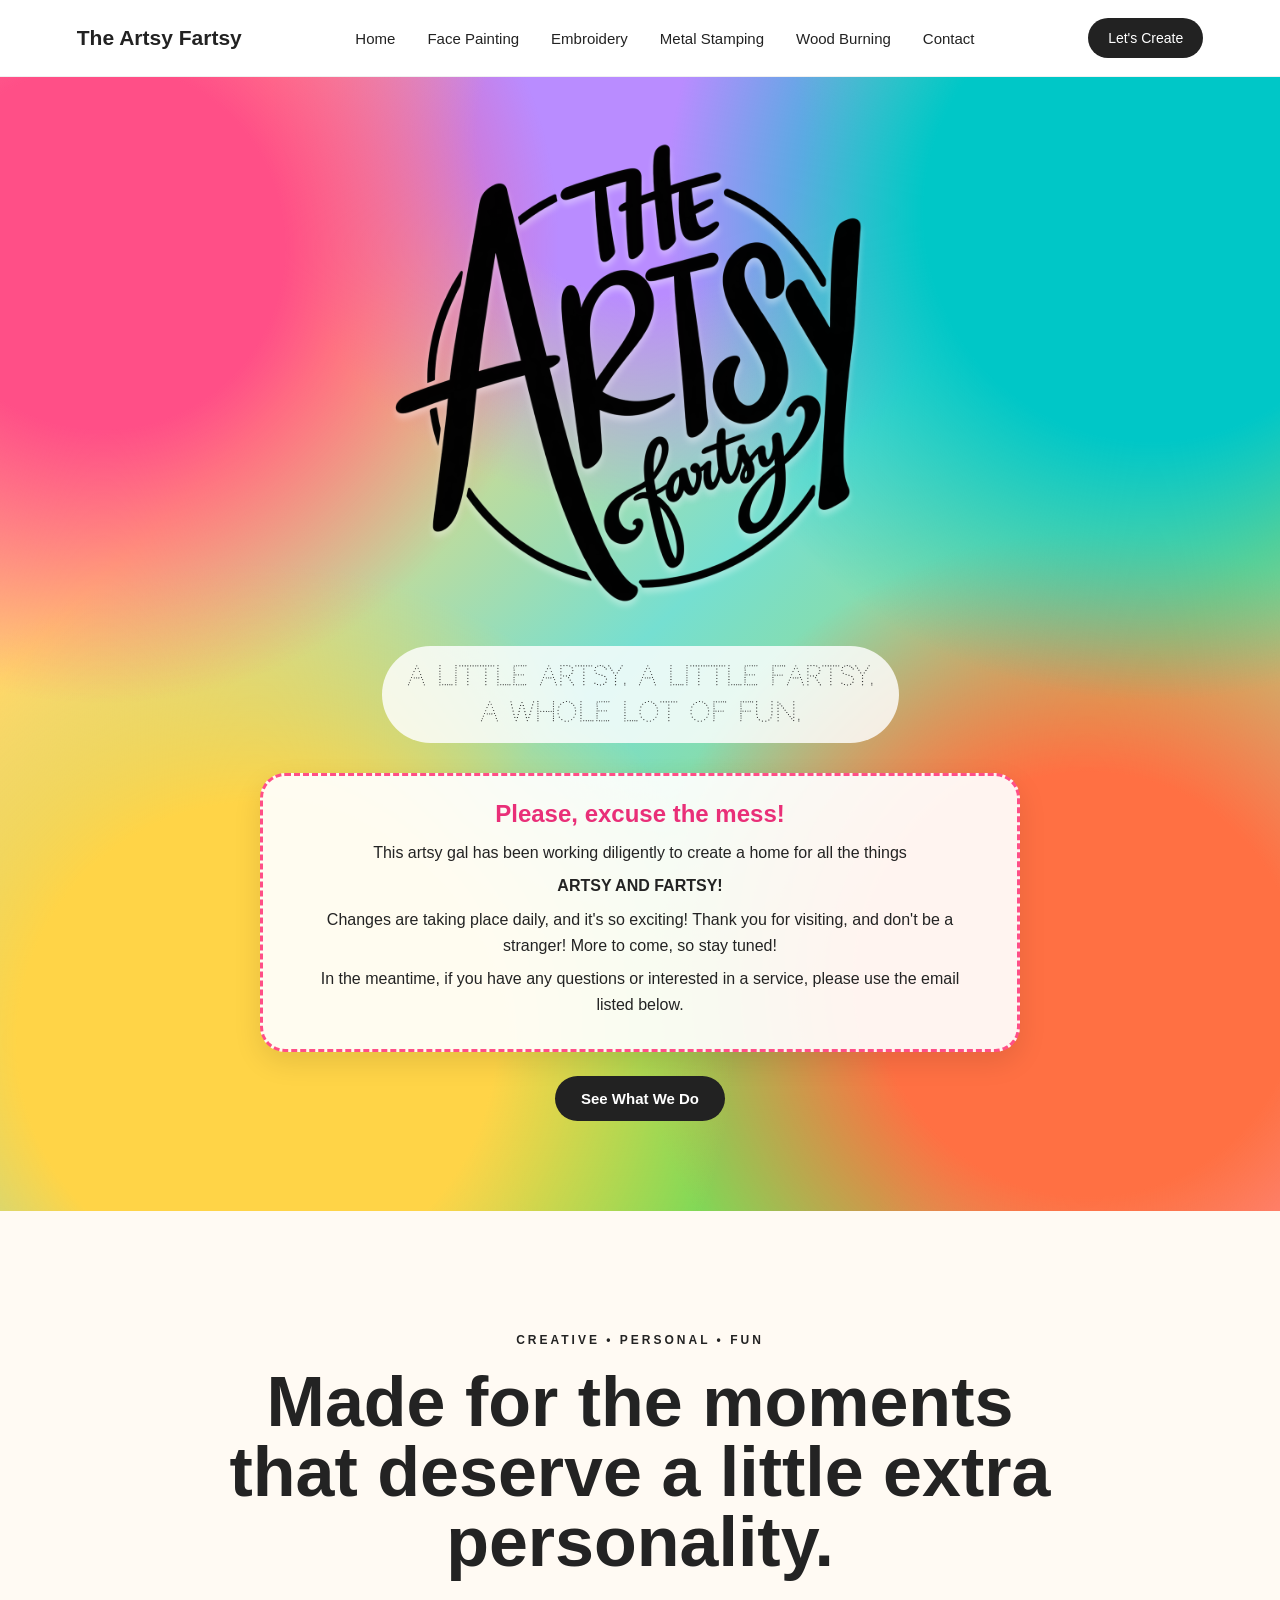
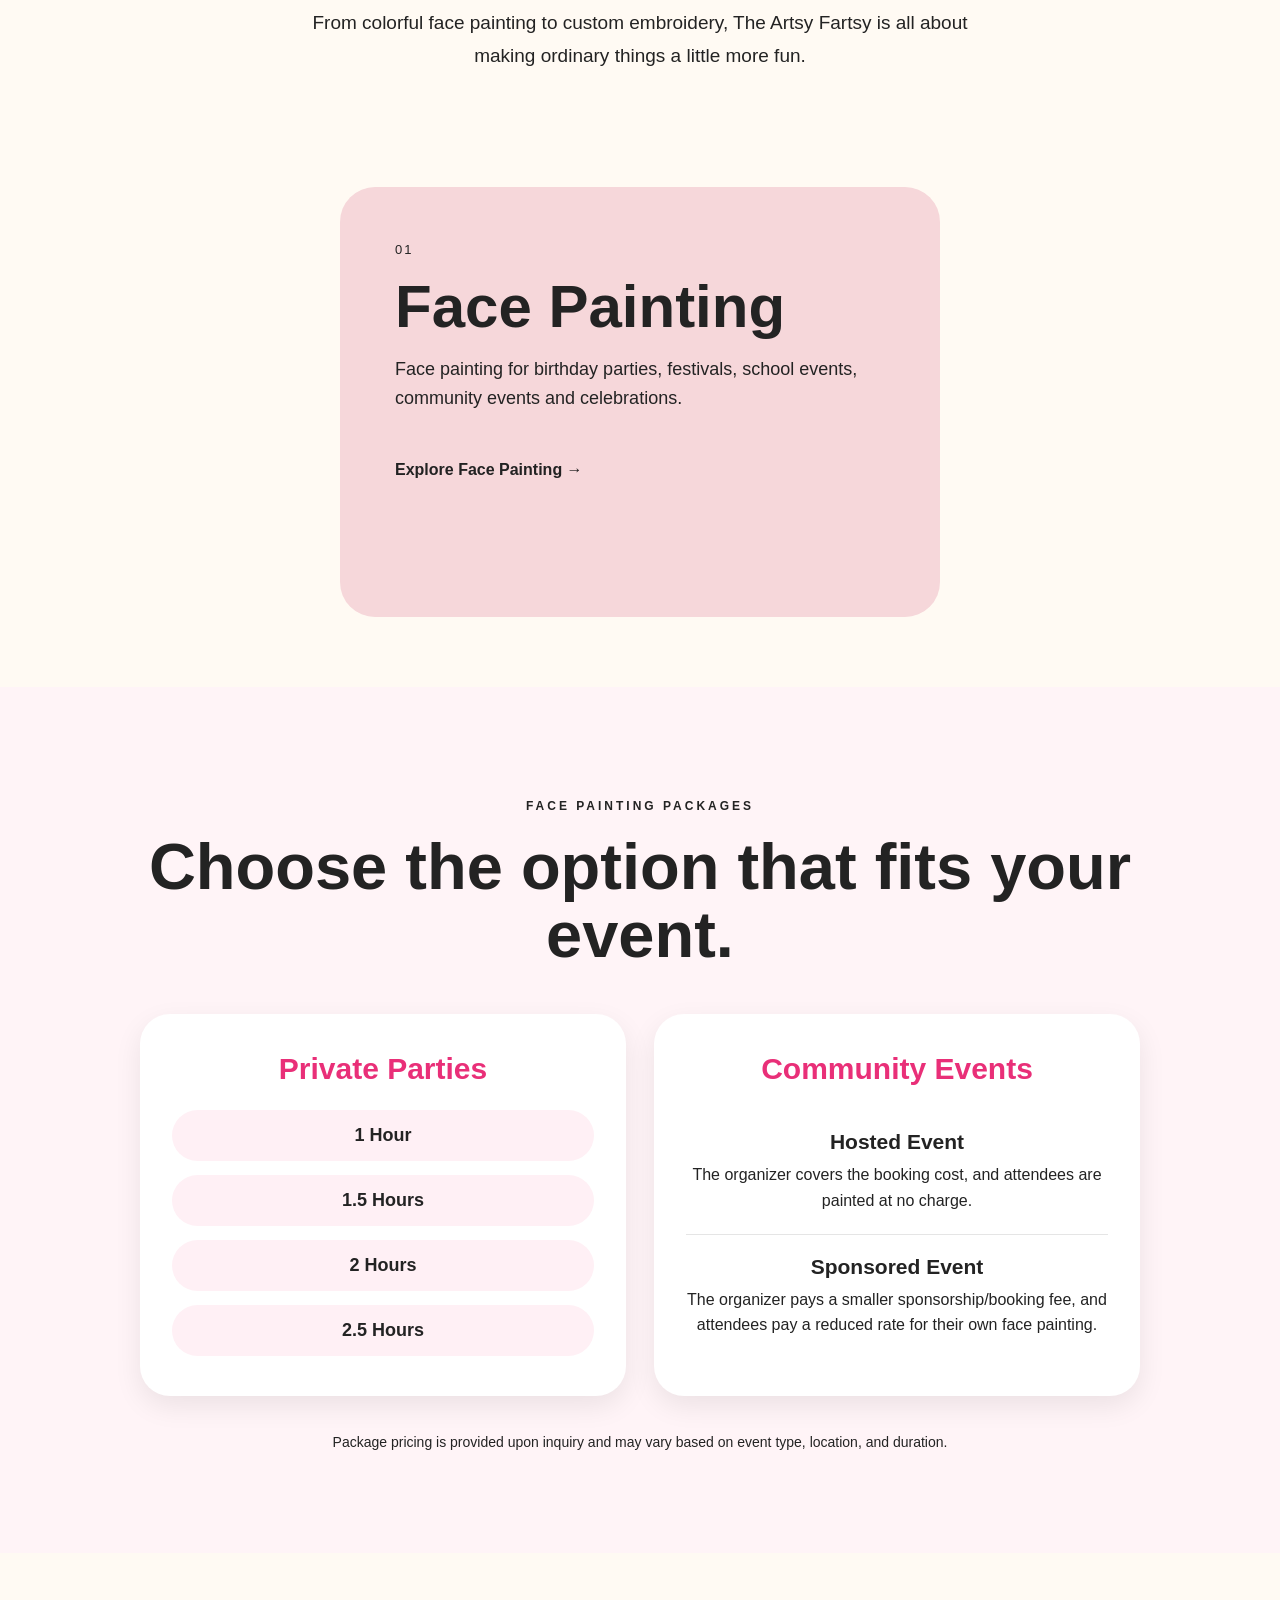
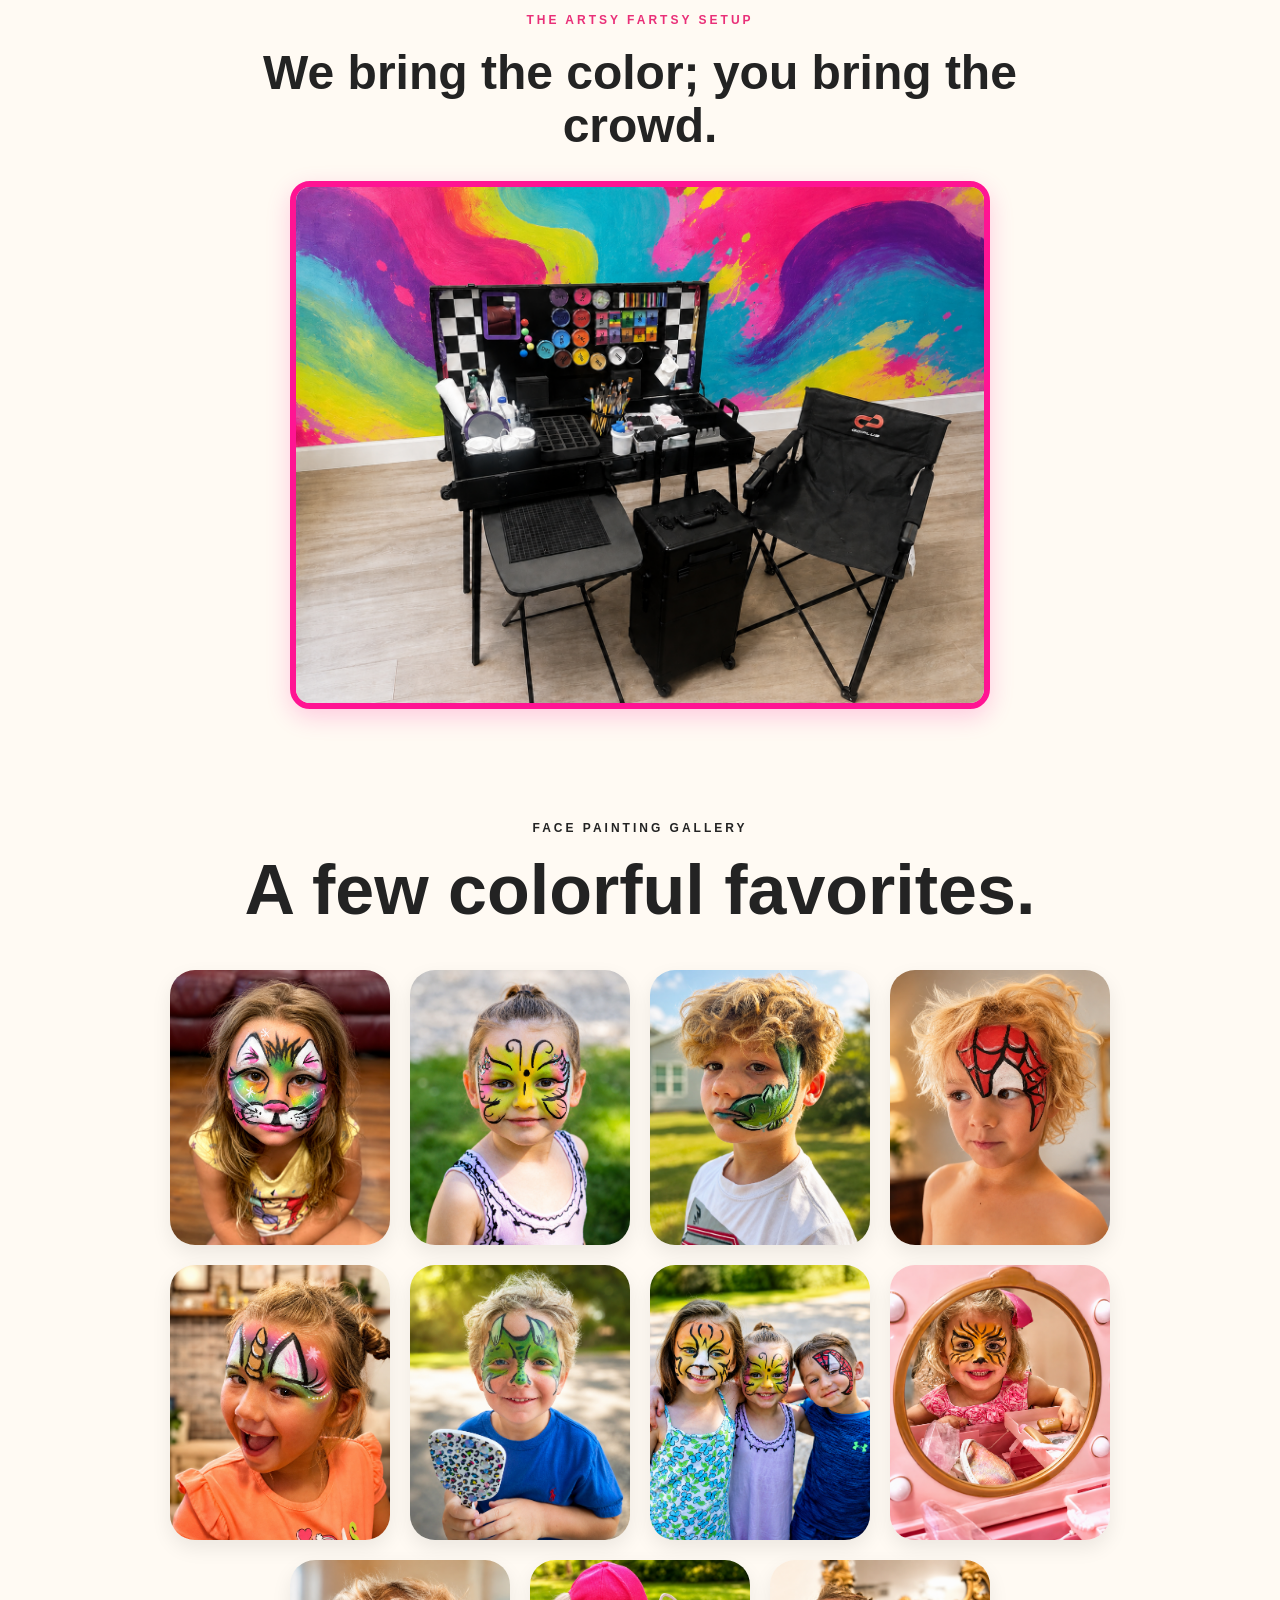
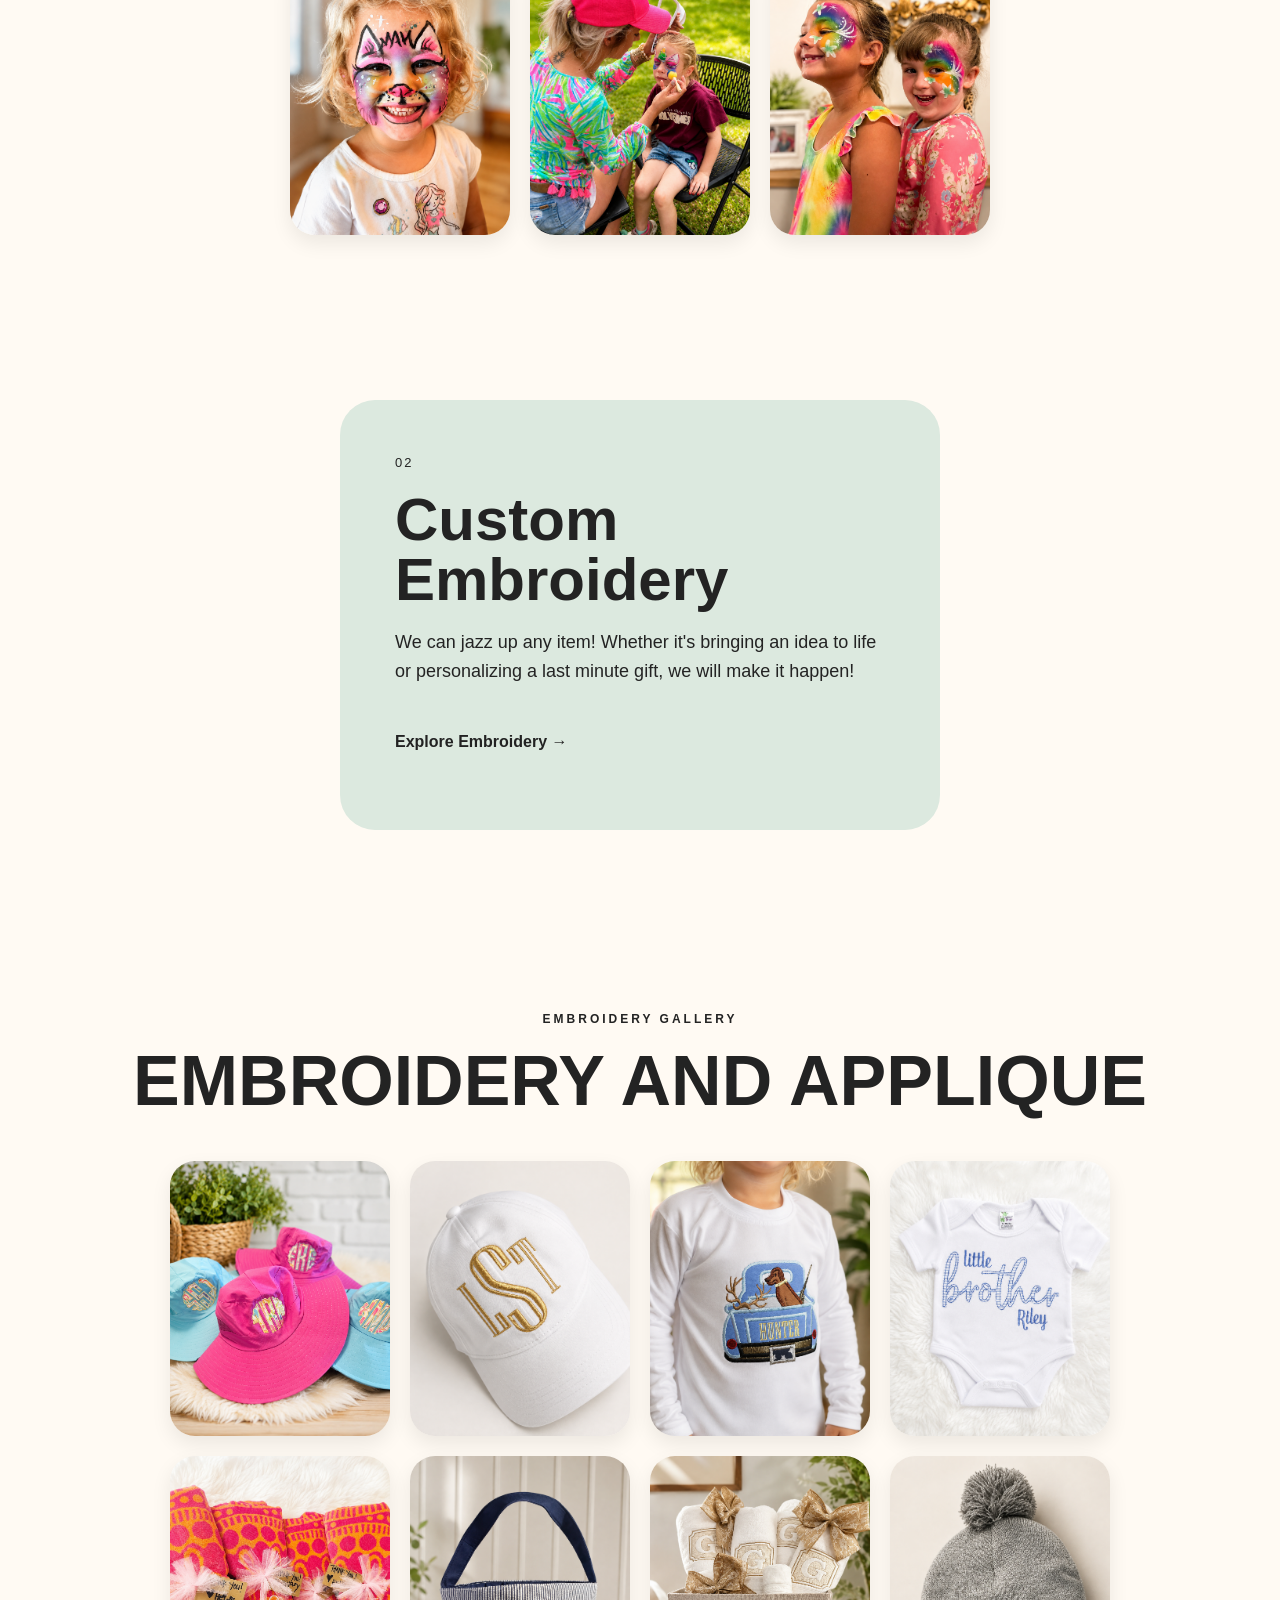
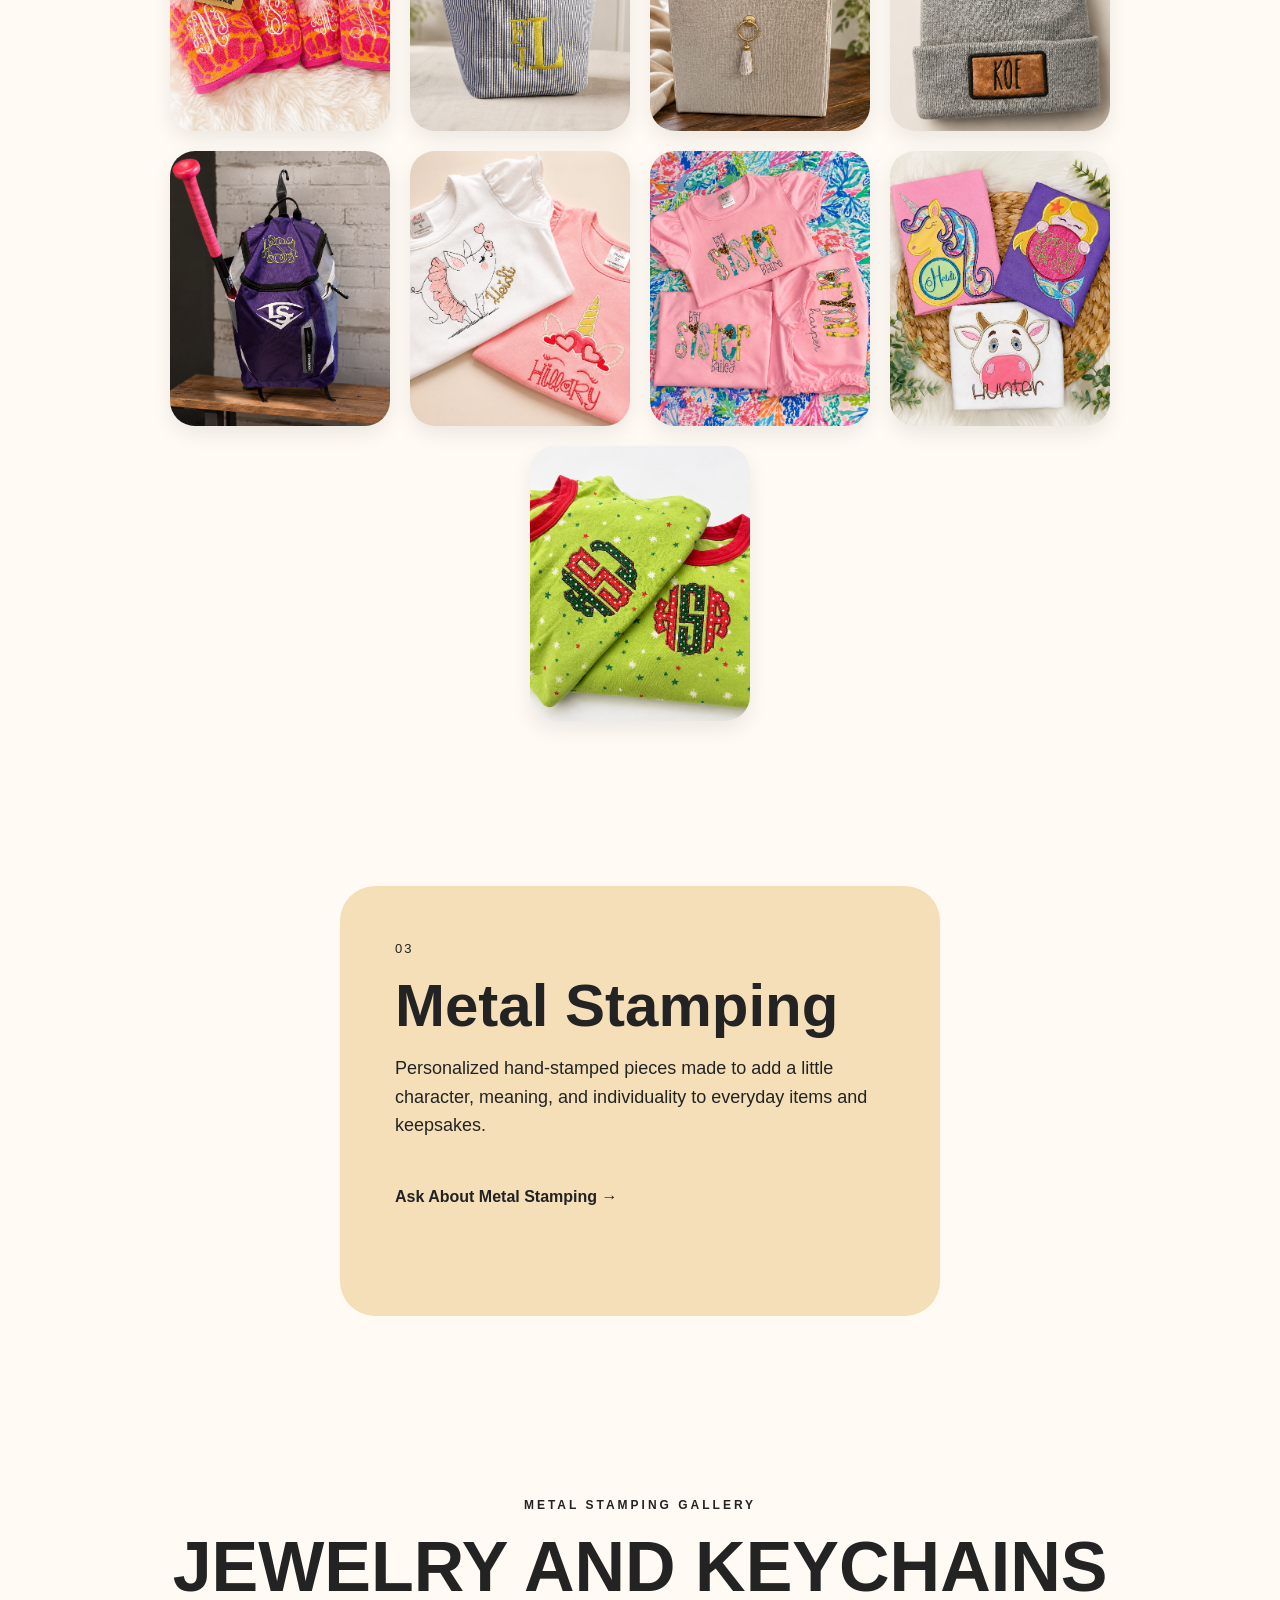
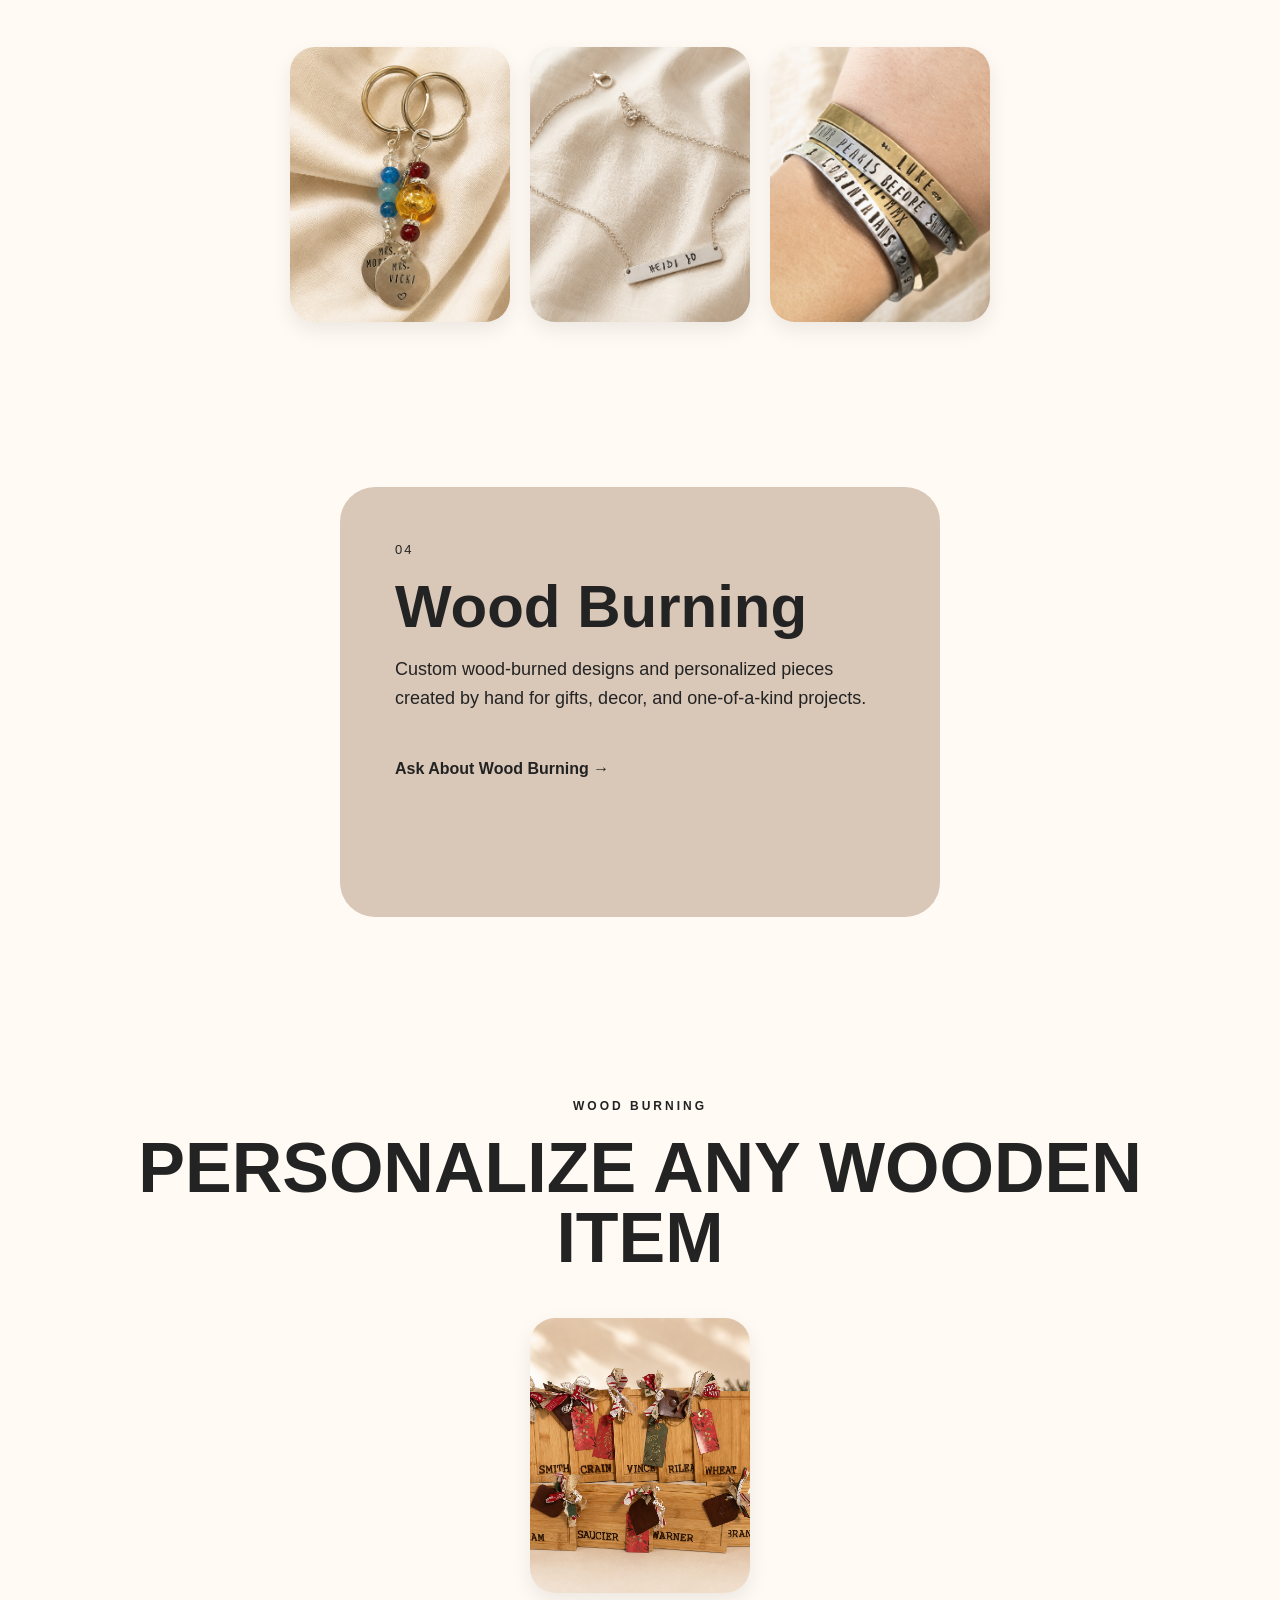
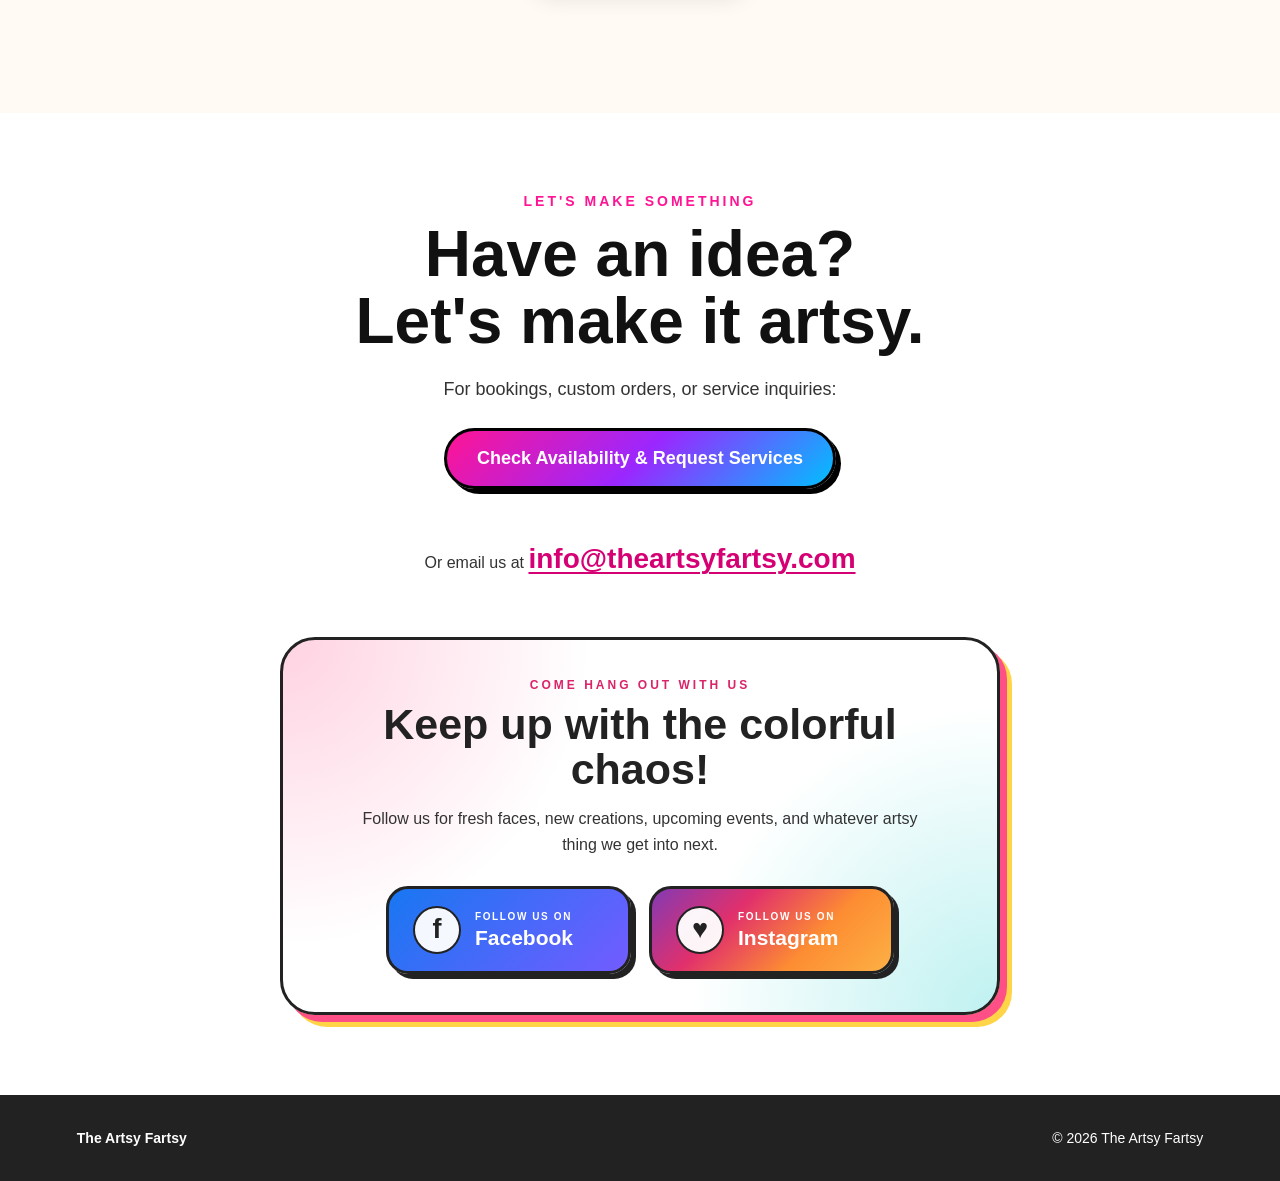
==== commit cea25e7d: "Update index.html Socialmedia2" ====
--- a/index.html
+++ b/index.html
@@ -199,88 +199,79 @@
   </section>
 
 <!-- CONTACT -->
-
 <section class="contact" id="contact">
-
   <p class="eyebrow">LET'S MAKE SOMETHING</p>
 
   <h2>
-
     Have an idea?<br>
-
     Let's make it artsy.
-
   </h2>
 
   <p>For bookings, custom orders, or service inquiries:</p>
 
   <a
-
     href="https://docs.google.com/forms/d/e/1FAIpQLSeXT9OV_JXggiQ5OHBVxW5ss41PsC0Rn3H1ghfqQQCuiYIhdg/viewform"
-
     class="availability-button"
-
     target="_blank"
-
     rel="noopener noreferrer"
-
   >
-
     Check Availability &amp; Request Services
-
   </a>
 
   <p class="email-option">
-
     Or email us at
-
-    <a href="mailto:info@theartsyfartsy.com" class="email-link">
-
+    <a
+      href="mailto:info@theartsyfartsy.com"
+      class="email-link"
+    >
       info@theartsyfartsy.com
-
     </a>
-
   </p>
-  <div class="social-links">
-
-  <a
-
-    href="https://www.facebook.com/share/1cRS4HoFPY/?mibextid=wwXIfr"
-
-    class="social-button"
-
-    target="_blank"
-
-    rel="noopener noreferrer"
-
-  >
-
-    Facebook
-
-  </a>
-
-  <a
-
-    href="https://www.instagram.com/theartsy.fartsy?stkn=MWl5c253bnhjZDVuOA%3D%3D&utm_source=qr"
-
-    class="social-button"
-
-    target="_blank"
-
-    rel="noopener noreferrer"
-
-  >
-
-    Instagram
-
-  </a>
-
-</div>
-
+
+  <!-- SOCIAL MEDIA -->
+  <div class="social-section">
+    <p class="social-eyebrow">COME HANG OUT WITH US</p>
+
+    <h3>Keep up with the colorful chaos!</h3>
+
+    <p class="social-copy">
+      Follow us for fresh faces, new creations, upcoming events,
+      and whatever artsy thing we get into next.
+    </p>
+
+    <div class="social-links">
+      <a
+        href="https://www.facebook.com/share/1cRS4HoFPY/?mibextid=wwXIfr"
+        class="social-button facebook-button"
+        target="_blank"
+        rel="noopener noreferrer"
+        aria-label="Follow The Artsy Fartsy on Facebook"
+      >
+        <span class="social-icon">f</span>
+
+        <span class="social-button-text">
+          <small>FOLLOW US ON</small>
+          Facebook
+        </span>
+      </a>
+
+      <a
+        href="https://www.instagram.com/theartsy.fartsy/"
+        class="social-button instagram-button"
+        target="_blank"
+        rel="noopener noreferrer"
+        aria-label="Follow The Artsy Fartsy on Instagram"
+      >
+        <span class="social-icon">♥</span>
+
+        <span class="social-button-text">
+          <small>FOLLOW US ON</small>
+          Instagram
+        </span>
+      </a>
+    </div>
+  </div>
 </section>
-
-</main>
-
 <!-- FOOTER -->
 <footer>
   <div><strong>The Artsy Fartsy</strong></div>
--- a/style.css
+++ b/style.css
@@ -678,4 +678,177 @@
 
     overflow-wrap: anywhere;
     }
-    }+    }
+    /* ========================================
+   SOCIAL MEDIA SECTION
+======================================== */
+
+.social-section {
+  width: min(720px, 100%);
+  margin: 55px auto 0;
+  padding: 38px 30px;
+
+  background:
+    radial-gradient(
+      circle at top left,
+      rgba(255, 79, 135, 0.25),
+      transparent 38%
+    ),
+    radial-gradient(
+      circle at bottom right,
+      rgba(0, 199, 199, 0.25),
+      transparent 38%
+    ),
+    rgba(255, 255, 255, 0.72);
+
+  border: 3px solid #222222;
+  border-radius: 35px;
+  box-shadow:
+    7px 7px 0 #ff4f87,
+    12px 12px 0 #ffd447;
+
+  text-align: center;
+}
+
+.social-eyebrow {
+  margin: 0 0 10px !important;
+  color: #d92469;
+  font-size: 12px !important;
+  font-weight: 900;
+  letter-spacing: 3px;
+}
+
+.social-section h3 {
+  margin: 0 0 14px;
+  color: #222222;
+  font-size: clamp(28px, 5vw, 43px);
+  font-weight: 900;
+  line-height: 1.05;
+}
+
+.social-copy {
+  max-width: 580px;
+  margin: 0 auto !important;
+  color: #333333;
+  font-size: 16px !important;
+  line-height: 1.6;
+}
+
+.social-links {
+  display: flex;
+  justify-content: center;
+  align-items: stretch;
+  flex-wrap: wrap;
+  gap: 18px;
+  margin-top: 28px;
+}
+
+.social-button {
+  display: flex;
+  align-items: center;
+  gap: 14px;
+
+  min-width: 245px;
+  padding: 17px 24px;
+
+  color: #ffffff;
+  border: 3px solid #222222;
+  border-radius: 22px;
+  box-shadow: 5px 5px 0 #222222;
+
+  text-align: left;
+  text-decoration: none;
+
+  transition:
+    transform 0.2s ease,
+    box-shadow 0.2s ease,
+    filter 0.2s ease;
+}
+
+.facebook-button {
+  background: linear-gradient(135deg, #1877f2, #735cff);
+}
+
+.instagram-button {
+  background: linear-gradient(
+    135deg,
+    #833ab4,
+    #e1306c,
+    #fd8d32,
+    #fcb045
+  );
+}
+
+.social-icon {
+  display: flex;
+  flex: 0 0 48px;
+  justify-content: center;
+  align-items: center;
+
+  width: 48px;
+  height: 48px;
+
+  background: rgba(255, 255, 255, 0.95);
+  color: #222222;
+  border: 2px solid #222222;
+  border-radius: 50%;
+
+  font-size: 27px;
+  font-weight: 900;
+  line-height: 1;
+}
+
+.social-button-text {
+  display: flex;
+  flex-direction: column;
+  font-size: 21px;
+  font-weight: 900;
+  line-height: 1.1;
+}
+
+.social-button-text small {
+  margin-bottom: 4px;
+  font-size: 10px;
+  font-weight: 800;
+  letter-spacing: 1.6px;
+}
+
+.social-button:hover {
+  transform: translate(3px, 3px);
+  box-shadow: 2px 2px 0 #222222;
+  filter: brightness(1.07);
+}
+
+.social-button:active {
+  transform: translate(5px, 5px);
+  box-shadow: none;
+}
+
+.social-button:focus-visible {
+  outline: 4px solid #ffffff;
+  outline-offset: 5px;
+}
+
+
+/* MOBILE SOCIAL SECTION */
+
+@media (max-width: 600px) {
+  .social-section {
+    margin-top: 45px;
+    padding: 32px 18px;
+    border-radius: 28px;
+    box-shadow:
+      5px 5px 0 #ff4f87,
+      9px 9px 0 #ffd447;
+  }
+
+  .social-links {
+    flex-direction: column;
+    align-items: center;
+  }
+
+  .social-button {
+    width: 100%;
+    min-width: 0;
+  }
+}
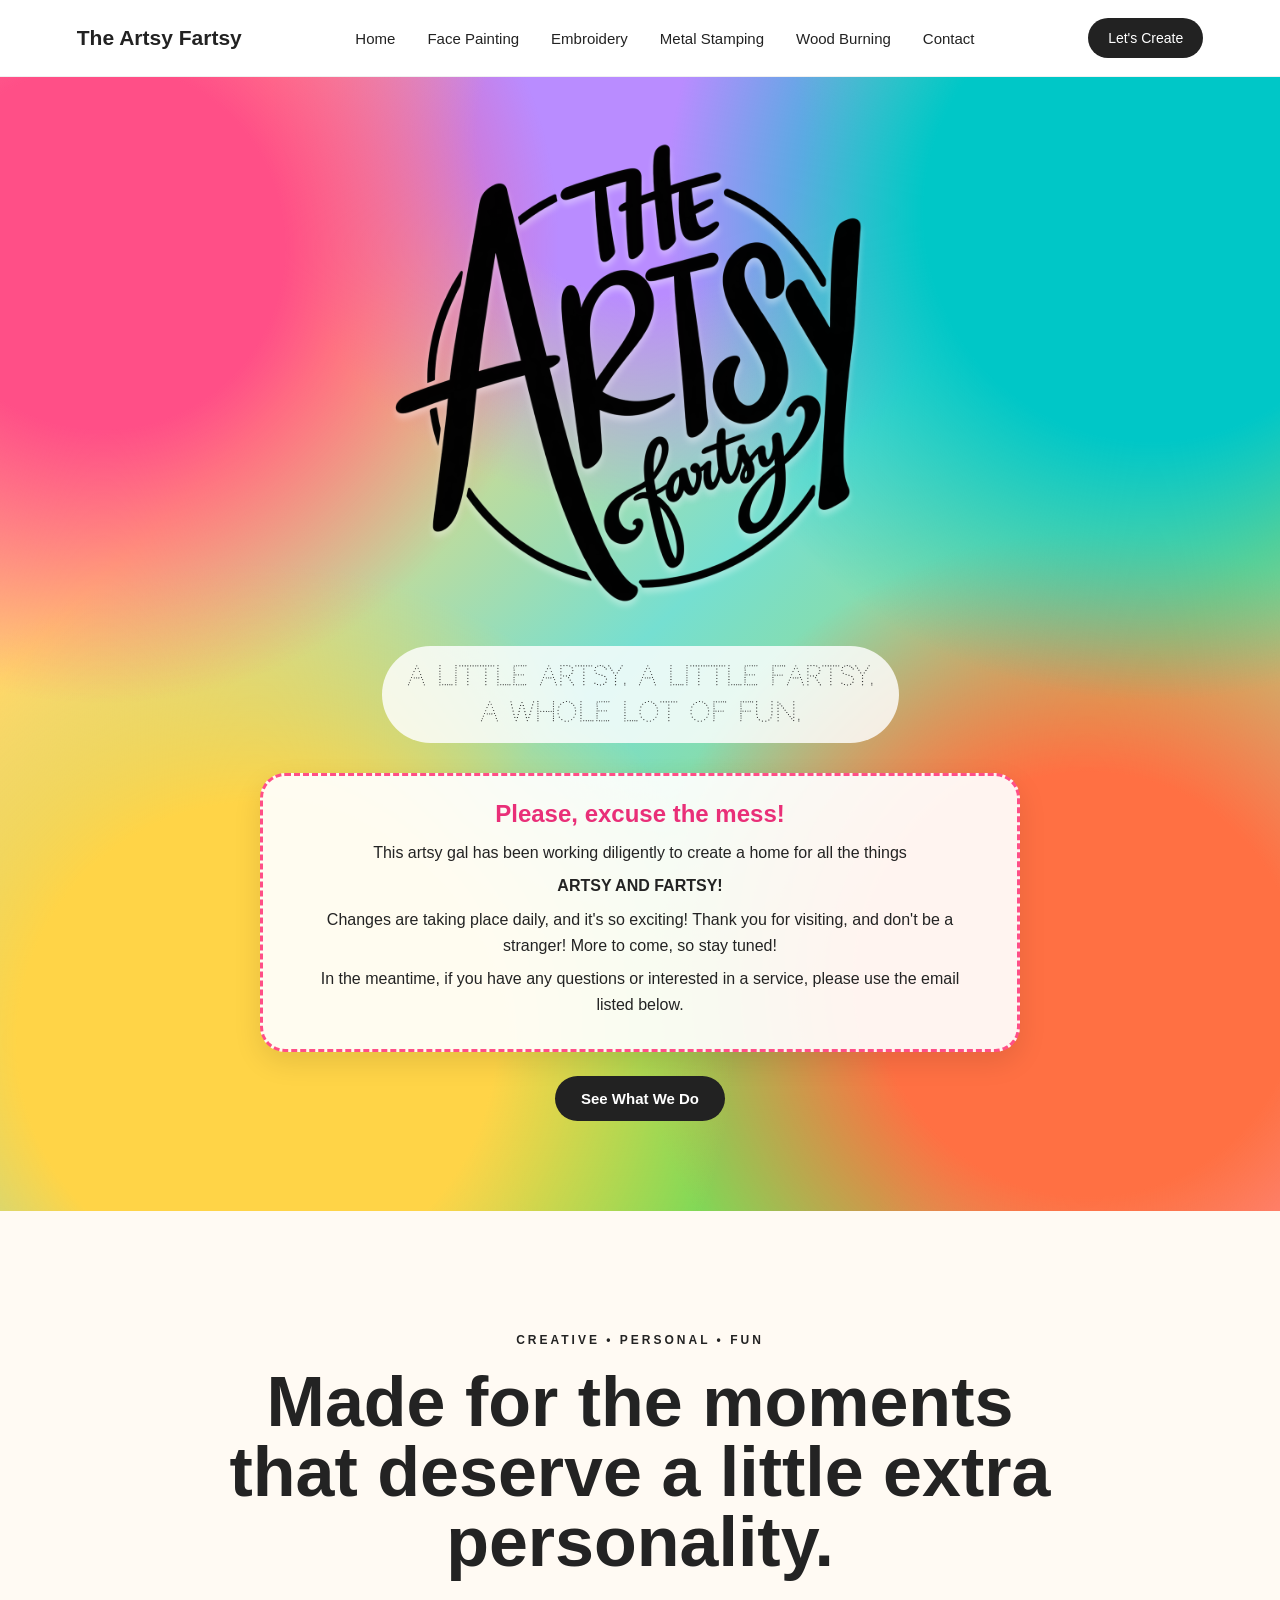
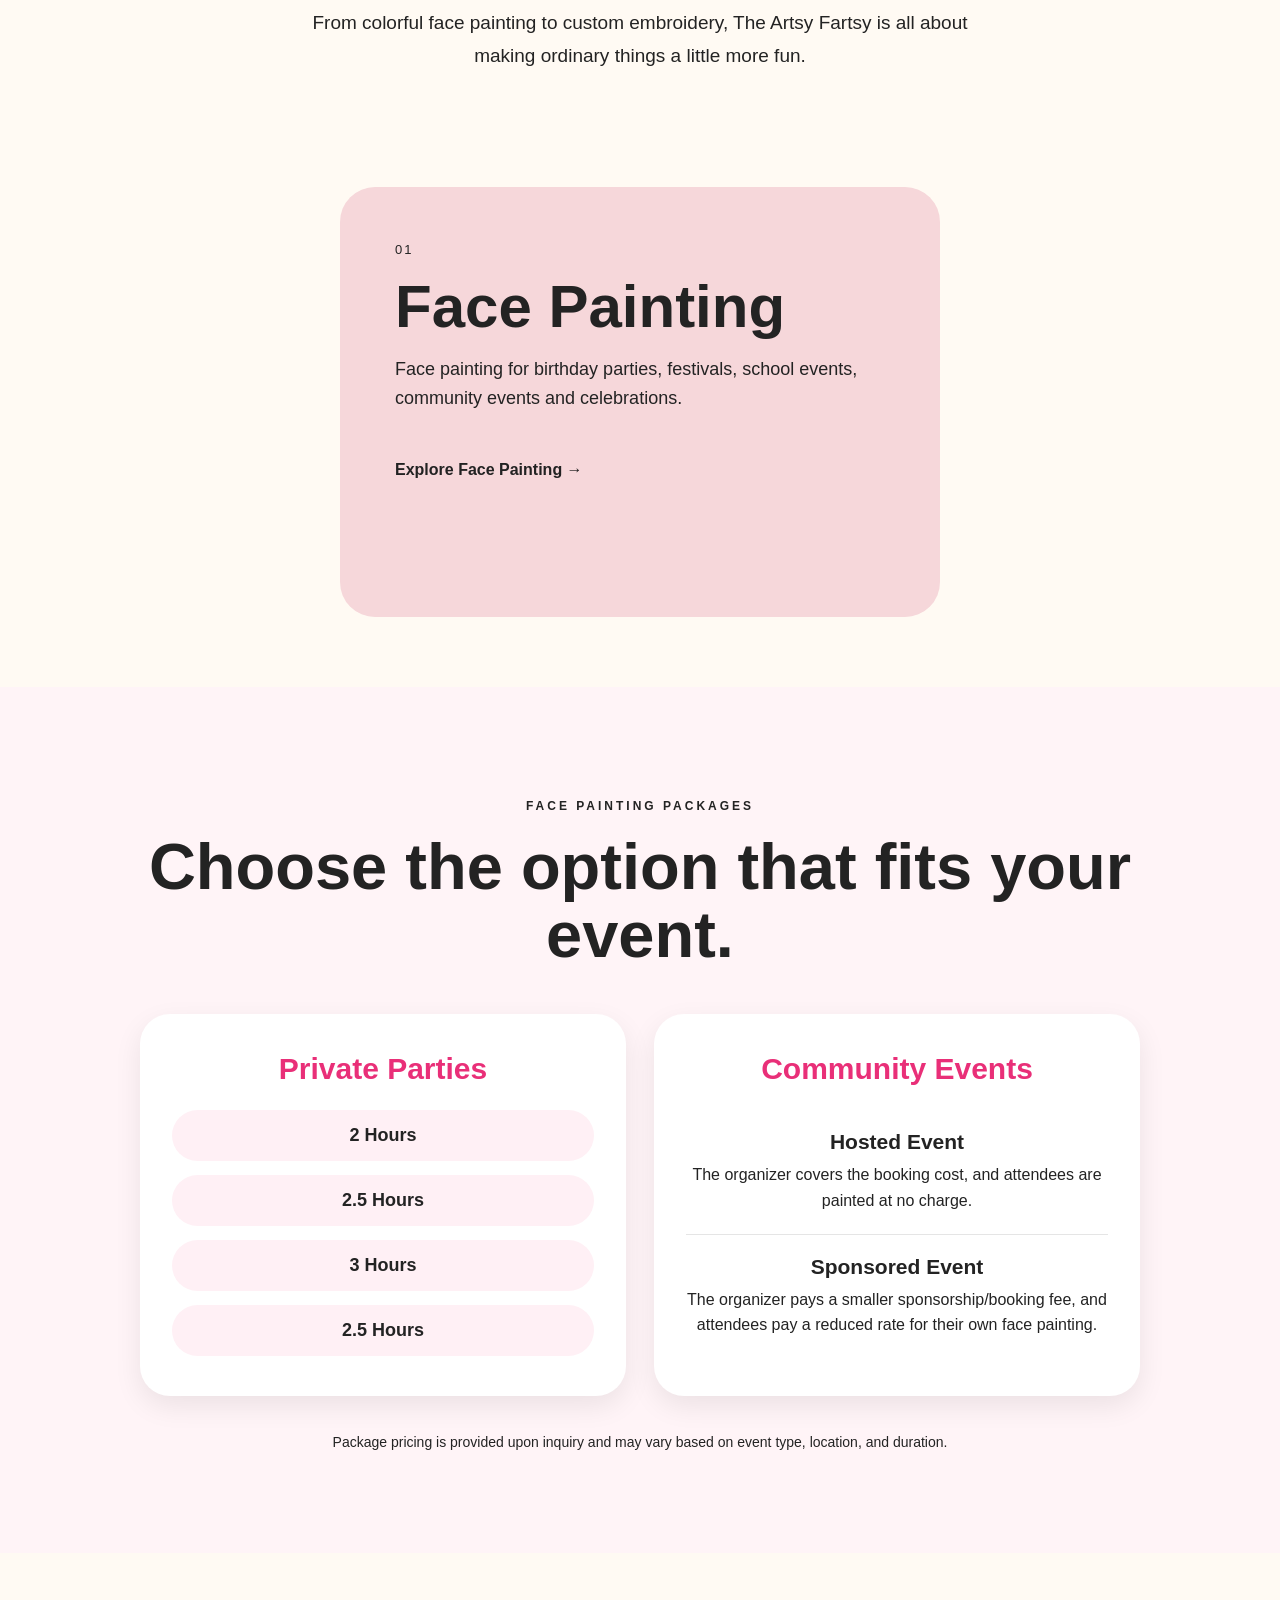
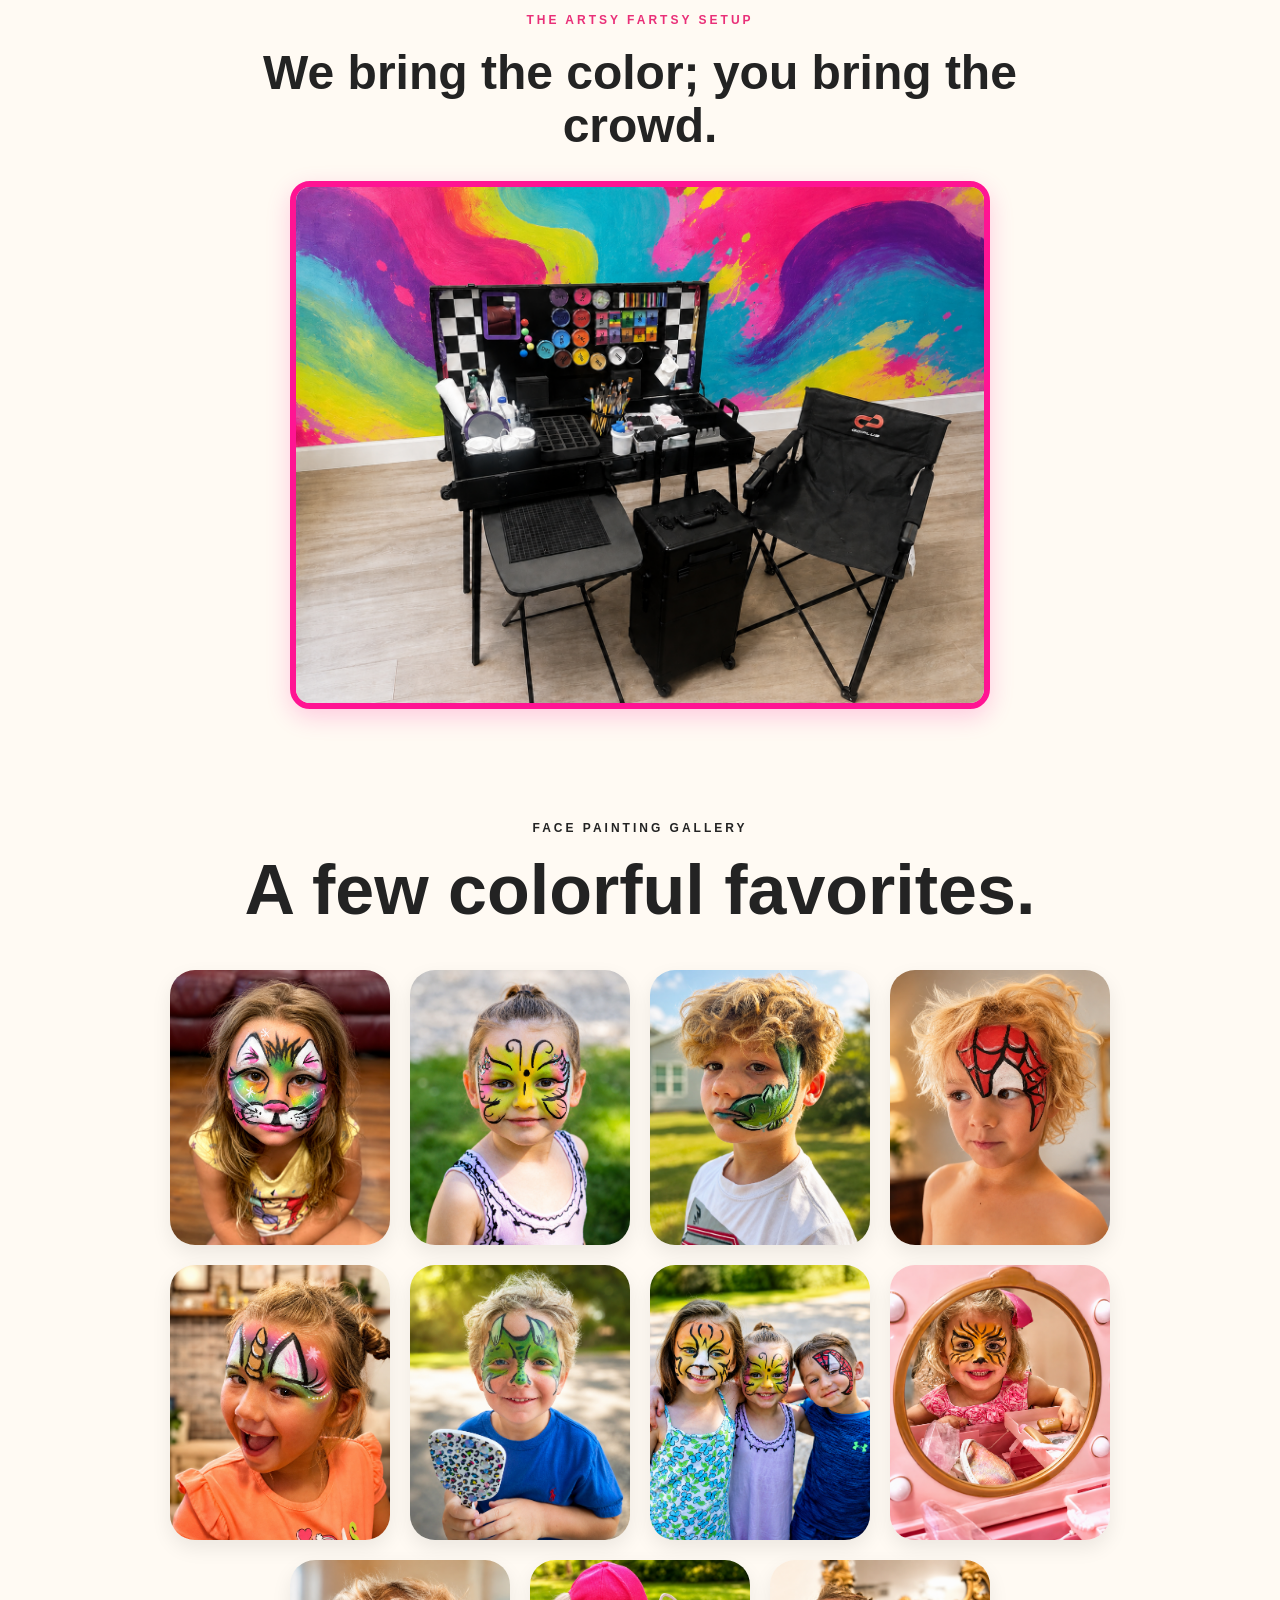
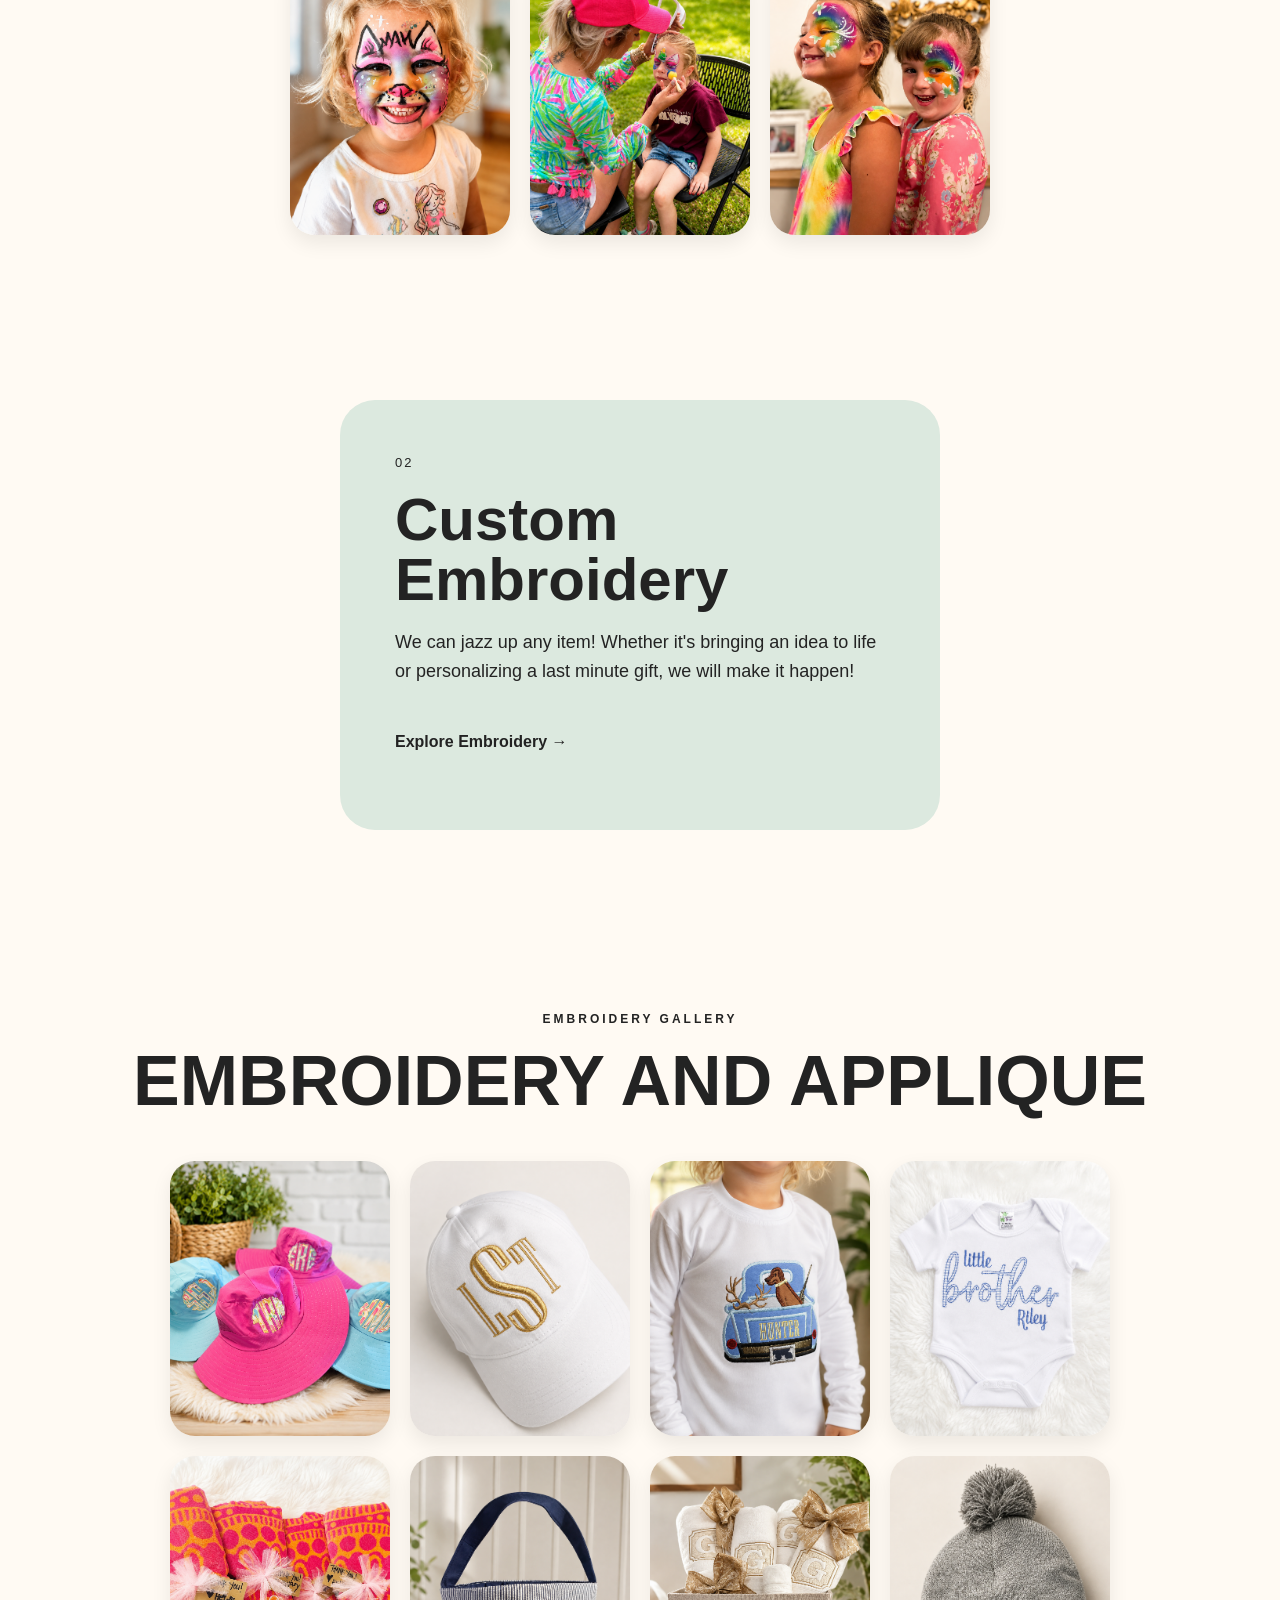
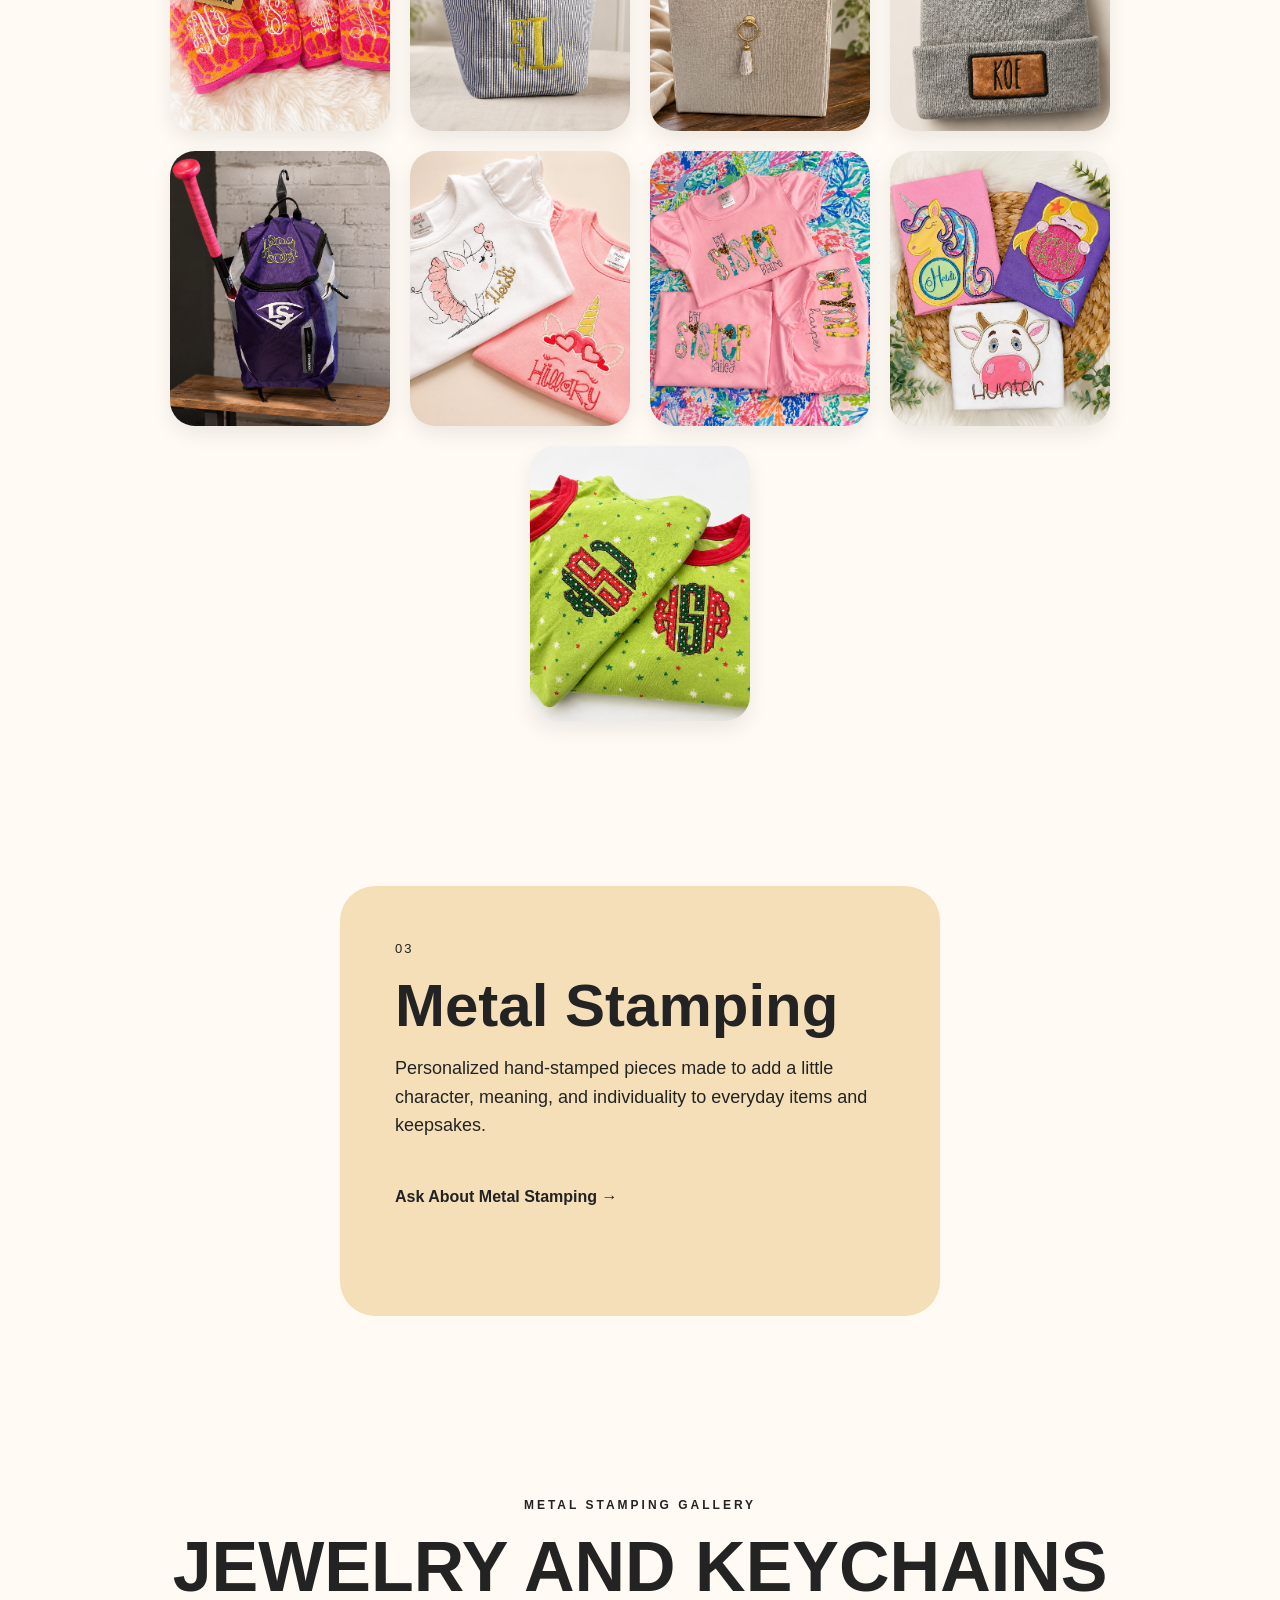
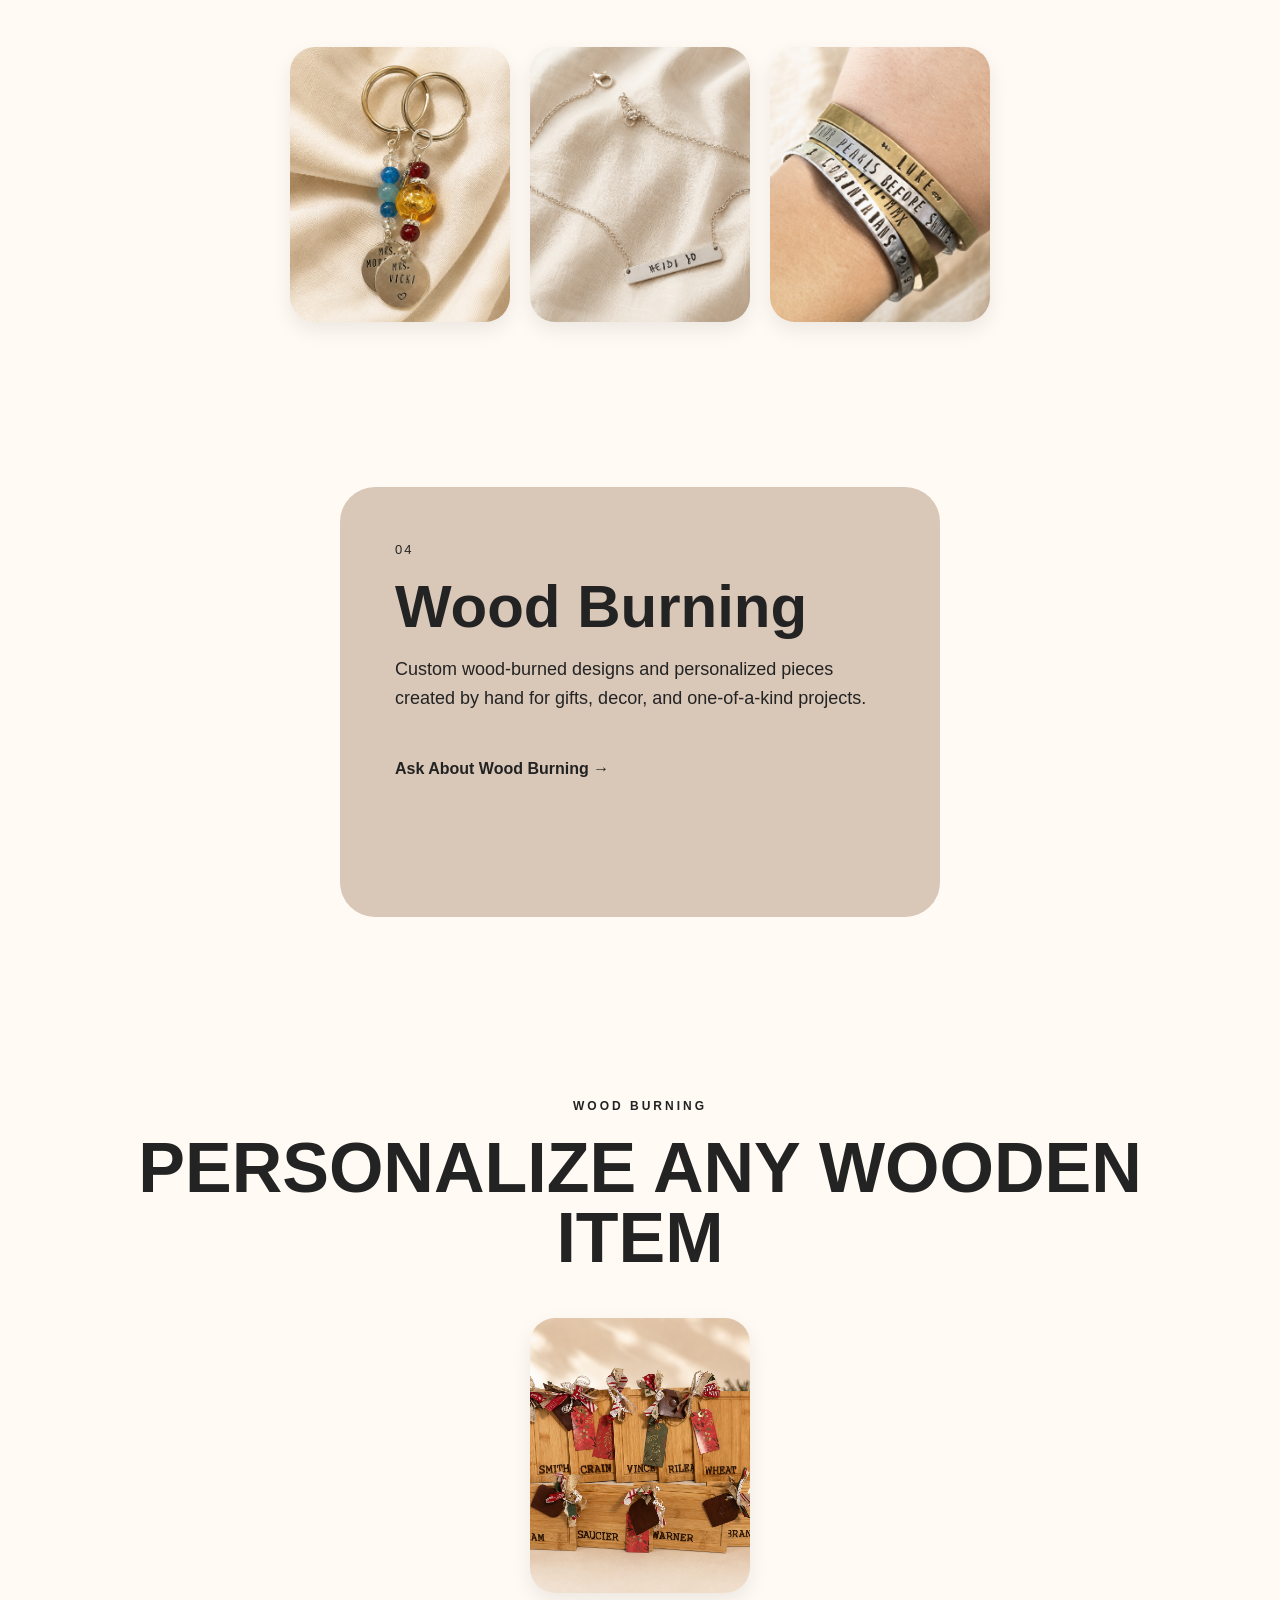
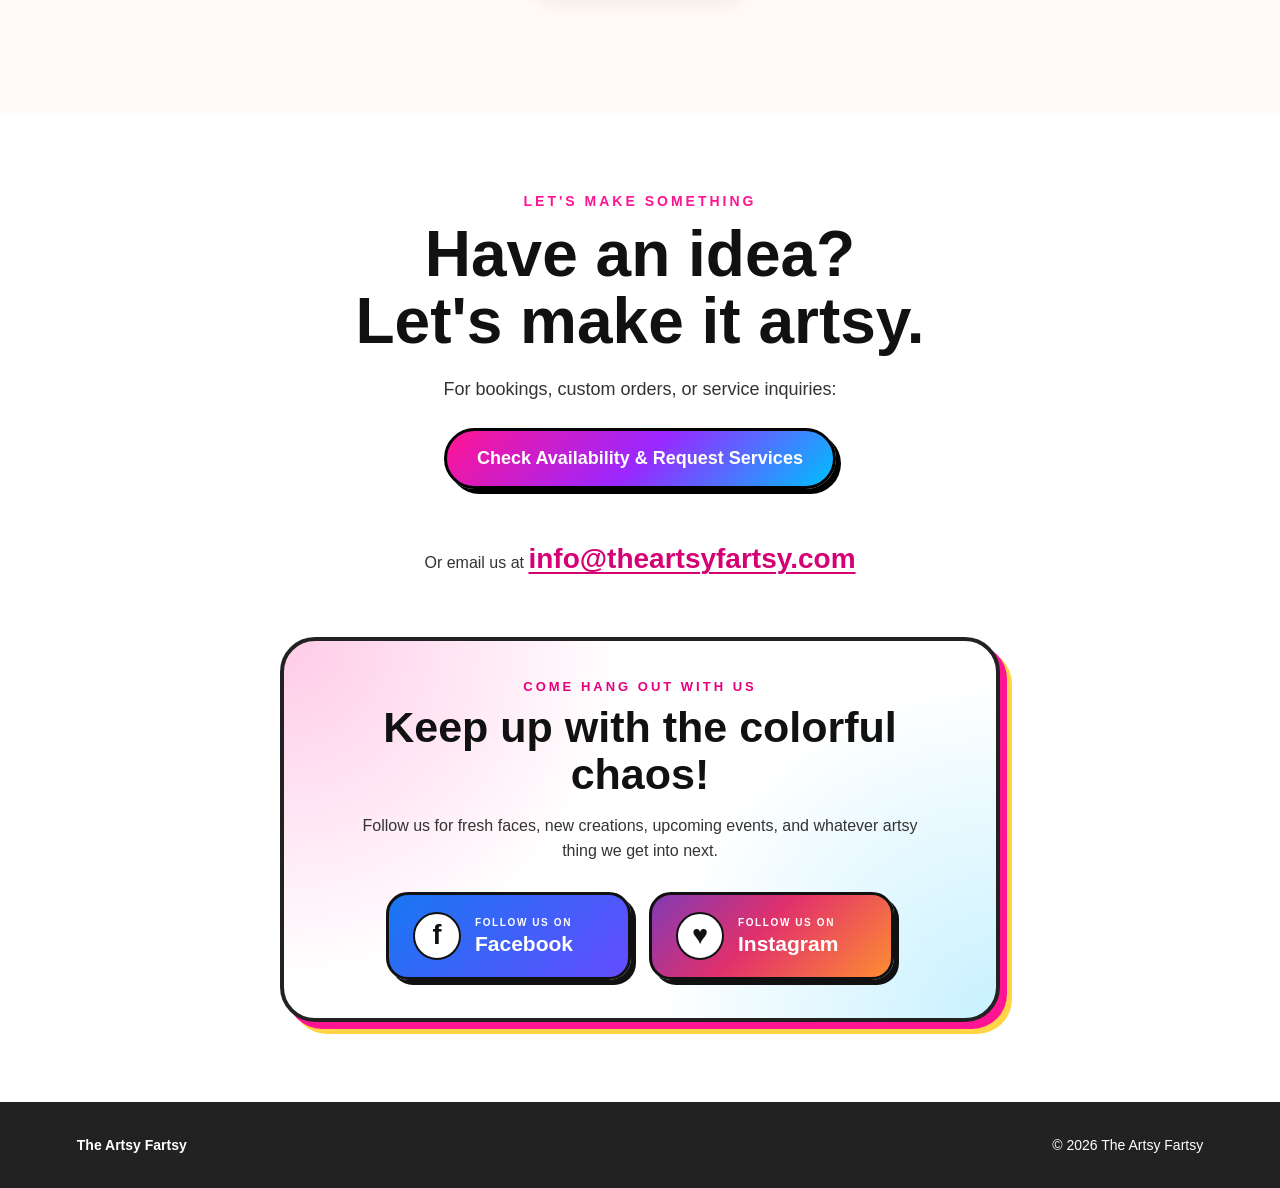
==== commit 0ff16817: "Update index.html" ====
--- a/index.html
+++ b/index.html
@@ -80,9 +80,9 @@
       <div class="package-card">
         <h3>Private Parties</h3>
         <ul class="package-list">
-          <li>1 Hour</li>
-          <li>1.5 Hours</li>
           <li>2 Hours</li>
+          <li>2.5 Hours</li>
+          <li>3 Hours</li>
           <li>2.5 Hours</li>
         </ul>
       </div>
--- a/style.css
+++ b/style.css
@@ -679,62 +679,67 @@
     overflow-wrap: anywhere;
     }
     }
-    /* ========================================
-   SOCIAL MEDIA SECTION
+  /* ========================================
+   ARTSY FARTSY SOCIAL SECTION
 ======================================== */
 
-.social-section {
+.contact .social-section {
+  display: block;
   width: min(720px, 100%);
   margin: 55px auto 0;
-  padding: 38px 30px;
+  padding: 38px 28px;
+  color: #222;
 
   background:
     radial-gradient(
       circle at top left,
-      rgba(255, 79, 135, 0.25),
-      transparent 38%
+      rgba(255, 20, 147, 0.22),
+      transparent 42%
     ),
     radial-gradient(
       circle at bottom right,
-      rgba(0, 199, 199, 0.25),
-      transparent 38%
+      rgba(0, 191, 255, 0.22),
+      transparent 42%
     ),
-    rgba(255, 255, 255, 0.72);
-
-  border: 3px solid #222222;
+    #ffffff;
+
+  border: 4px solid #222;
   border-radius: 35px;
   box-shadow:
-    7px 7px 0 #ff4f87,
+    7px 7px 0 #ff1493,
     12px 12px 0 #ffd447;
 
   text-align: center;
 }
 
-.social-eyebrow {
-  margin: 0 0 10px !important;
-  color: #d92469;
-  font-size: 12px !important;
+.contact .social-section .social-eyebrow {
+  display: block;
+  margin: 0 0 10px;
+  color: #e6007e;
+  font-size: 13px;
   font-weight: 900;
   letter-spacing: 3px;
 }
 
-.social-section h3 {
+.contact .social-section h3 {
+  display: block;
   margin: 0 0 14px;
-  color: #222222;
-  font-size: clamp(28px, 5vw, 43px);
+  color: #111;
+  font-size: clamp(29px, 5vw, 43px);
   font-weight: 900;
-  line-height: 1.05;
-}
-
-.social-copy {
+  line-height: 1.1;
+}
+
+.contact .social-section .social-copy {
+  display: block;
   max-width: 580px;
-  margin: 0 auto !important;
-  color: #333333;
-  font-size: 16px !important;
+  margin: 0 auto;
+  color: #333;
+  font-size: 16px;
   line-height: 1.6;
 }
 
-.social-links {
+.contact .social-links {
   display: flex;
   justify-content: center;
   align-items: stretch;
@@ -743,19 +748,19 @@
   margin-top: 28px;
 }
 
-.social-button {
+.contact .social-button {
   display: flex;
   align-items: center;
   gap: 14px;
-
   min-width: 245px;
   padding: 17px 24px;
 
-  color: #ffffff;
-  border: 3px solid #222222;
+  color: #ffffff !important;
+  border: 3px solid #111;
   border-radius: 22px;
-  box-shadow: 5px 5px 0 #222222;
-
+  box-shadow: 5px 5px 0 #111;
+
+  font-size: 18px;
   text-align: left;
   text-decoration: none;
 
@@ -765,21 +770,24 @@
     filter 0.2s ease;
 }
 
-.facebook-button {
-  background: linear-gradient(135deg, #1877f2, #735cff);
-}
-
-.instagram-button {
+.contact .facebook-button {
+  background: linear-gradient(
+    135deg,
+    #1877f2,
+    #644cff
+  ) !important;
+}
+
+.contact .instagram-button {
   background: linear-gradient(
     135deg,
     #833ab4,
-    #e1306c,
-    #fd8d32,
-    #fcb045
-  );
-}
-
-.social-icon {
+    #e1306c 45%,
+    #fd8d32 100%
+  ) !important;
+}
+
+.contact .social-icon {
   display: flex;
   flex: 0 0 48px;
   justify-content: center;
@@ -788,9 +796,9 @@
   width: 48px;
   height: 48px;
 
-  background: rgba(255, 255, 255, 0.95);
-  color: #222222;
-  border: 2px solid #222222;
+  background: #ffffff;
+  color: #111 !important;
+  border: 2px solid #111;
   border-radius: 50%;
 
   font-size: 27px;
@@ -798,56 +806,45 @@
   line-height: 1;
 }
 
-.social-button-text {
-  display: flex;
+.contact .social-button-text {
+  display: flex !important;
   flex-direction: column;
-  font-size: 21px;
+  color: #ffffff !important;
+  font-size: 21px !important;
   font-weight: 900;
   line-height: 1.1;
-}
-
-.social-button-text small {
+  opacity: 1 !important;
+  visibility: visible !important;
+}
+
+.contact .social-button-text small {
+  display: block;
   margin-bottom: 4px;
-  font-size: 10px;
+  color: #ffffff !important;
+  font-size: 10px !important;
   font-weight: 800;
   letter-spacing: 1.6px;
 }
 
-.social-button:hover {
+.contact .social-button:hover {
   transform: translate(3px, 3px);
-  box-shadow: 2px 2px 0 #222222;
-  filter: brightness(1.07);
-}
-
-.social-button:active {
-  transform: translate(5px, 5px);
-  box-shadow: none;
-}
-
-.social-button:focus-visible {
-  outline: 4px solid #ffffff;
-  outline-offset: 5px;
-}
-
-
-/* MOBILE SOCIAL SECTION */
+  box-shadow: 2px 2px 0 #111;
+  filter: brightness(1.08);
+}
 
 @media (max-width: 600px) {
-  .social-section {
+  .contact .social-section {
     margin-top: 45px;
     padding: 32px 18px;
     border-radius: 28px;
-    box-shadow:
-      5px 5px 0 #ff4f87,
-      9px 9px 0 #ffd447;
   }
 
-  .social-links {
+  .contact .social-links {
     flex-direction: column;
     align-items: center;
   }
 
-  .social-button {
+  .contact .social-button {
     width: 100%;
     min-width: 0;
   }
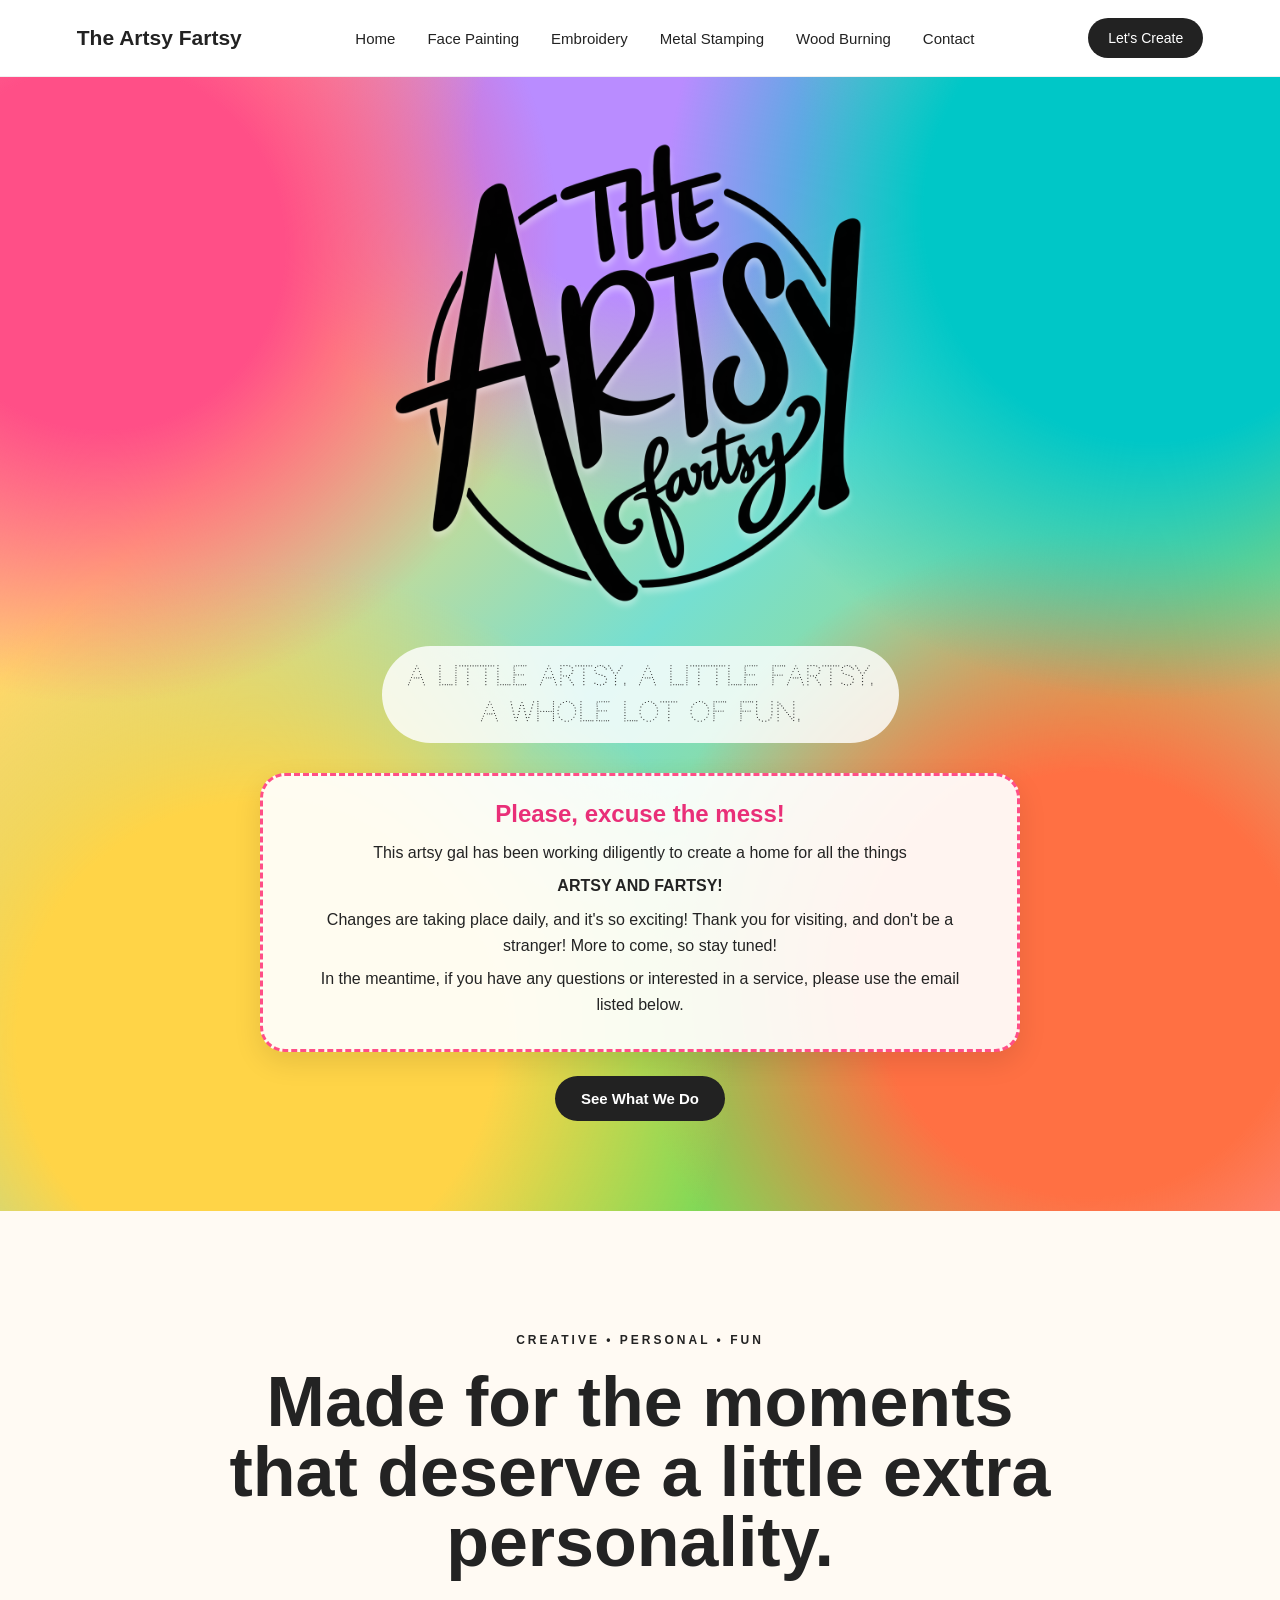
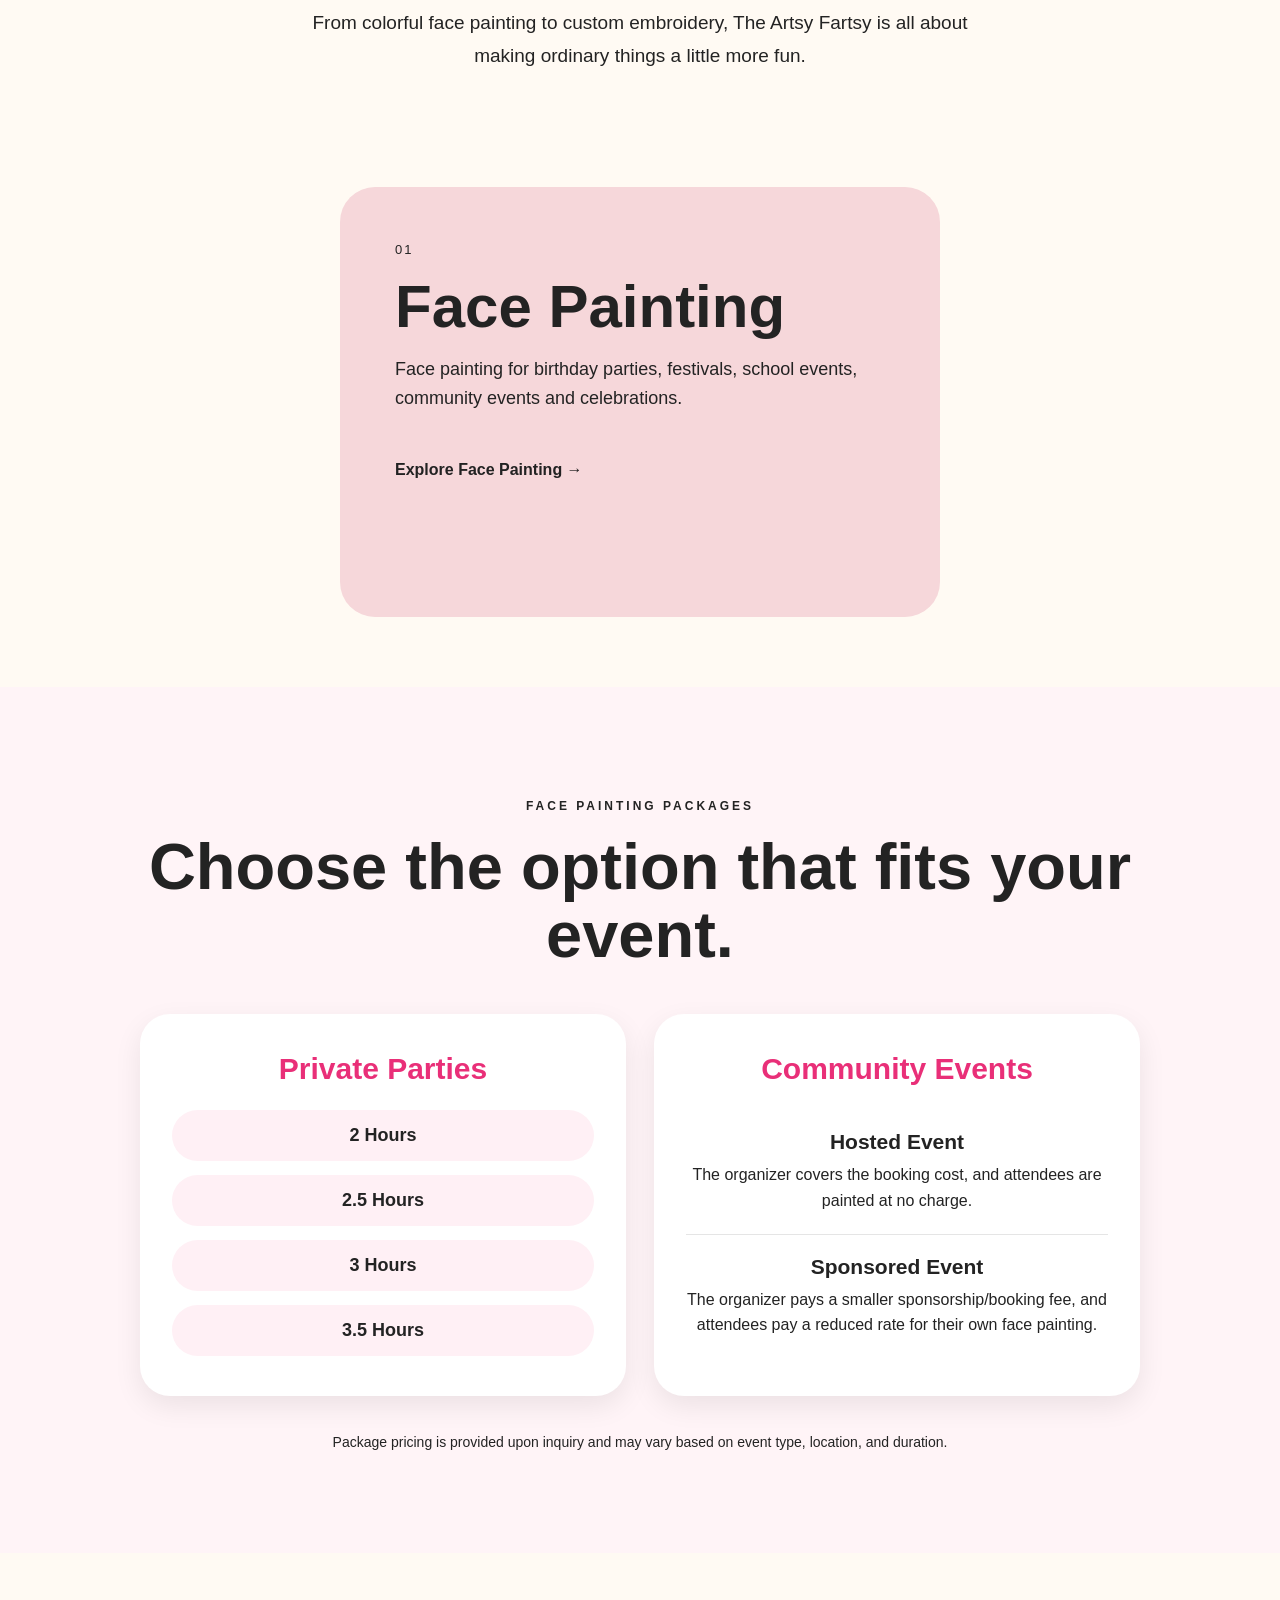
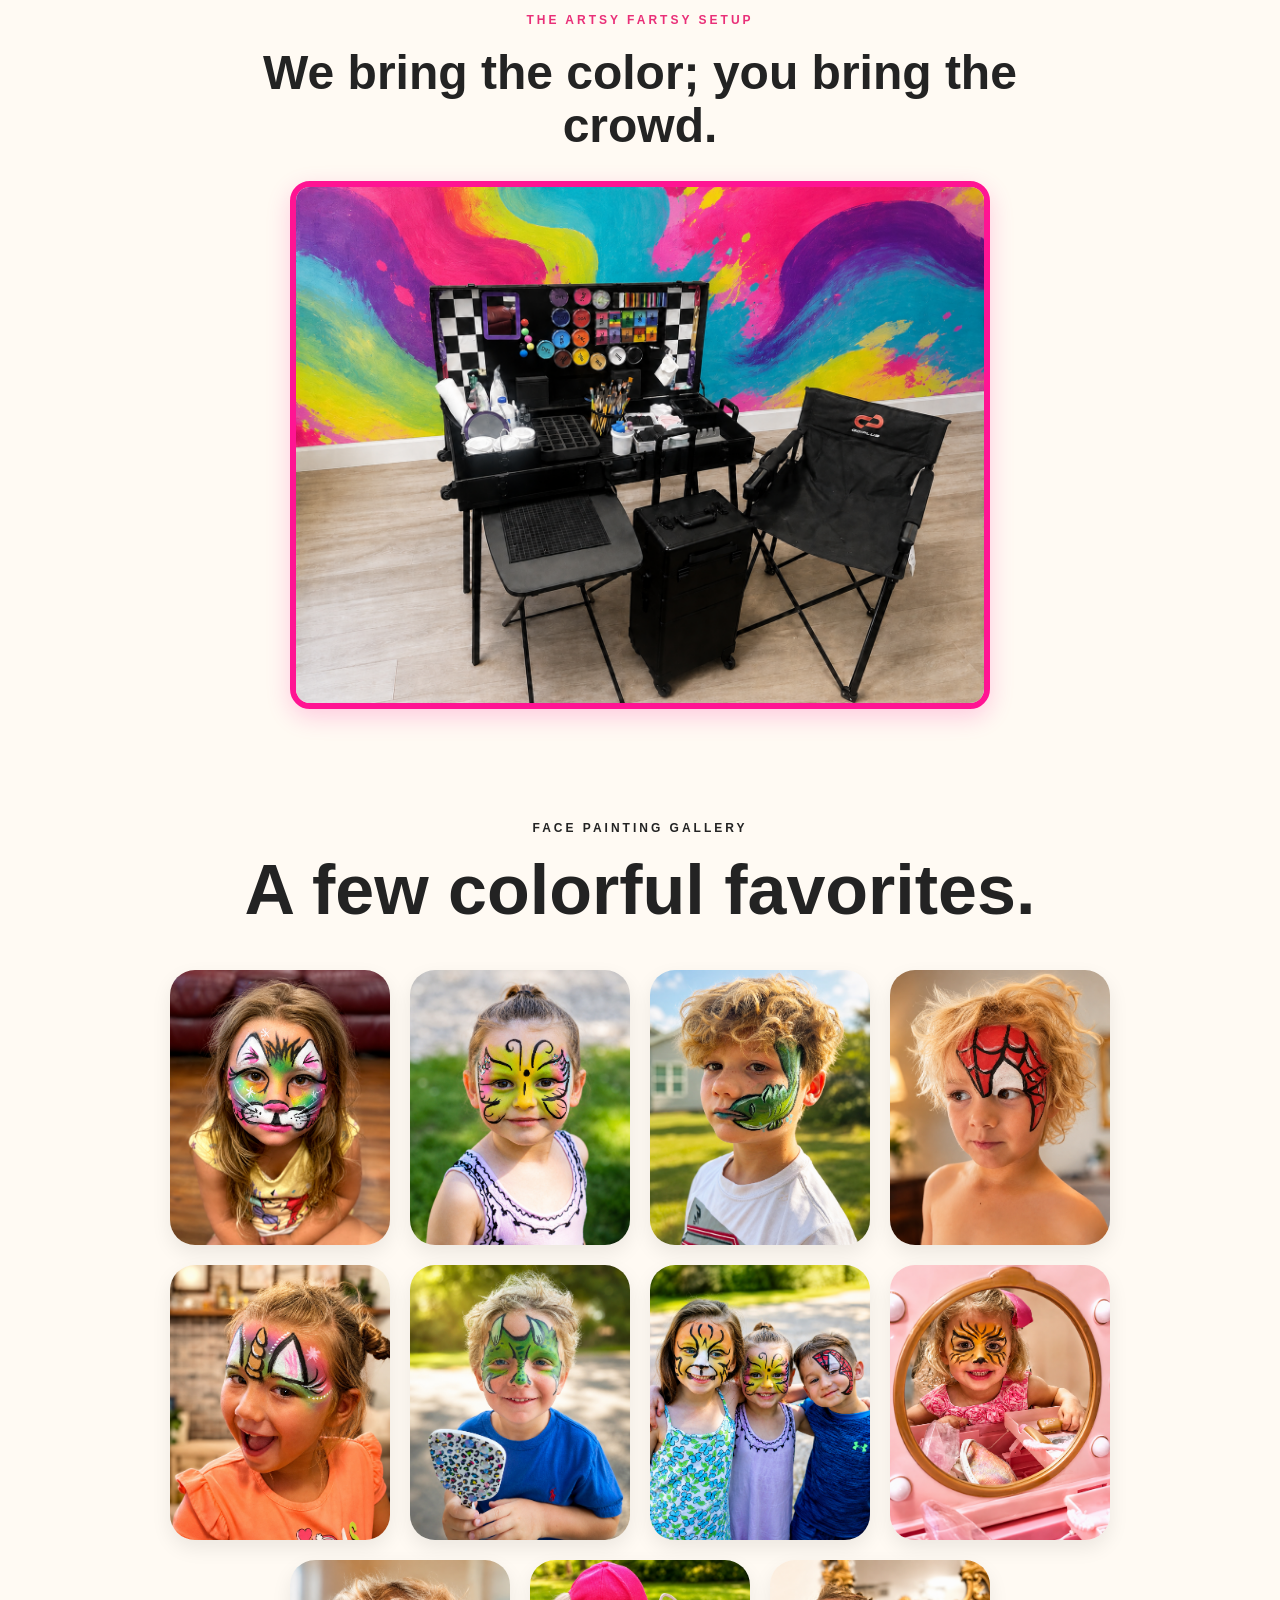
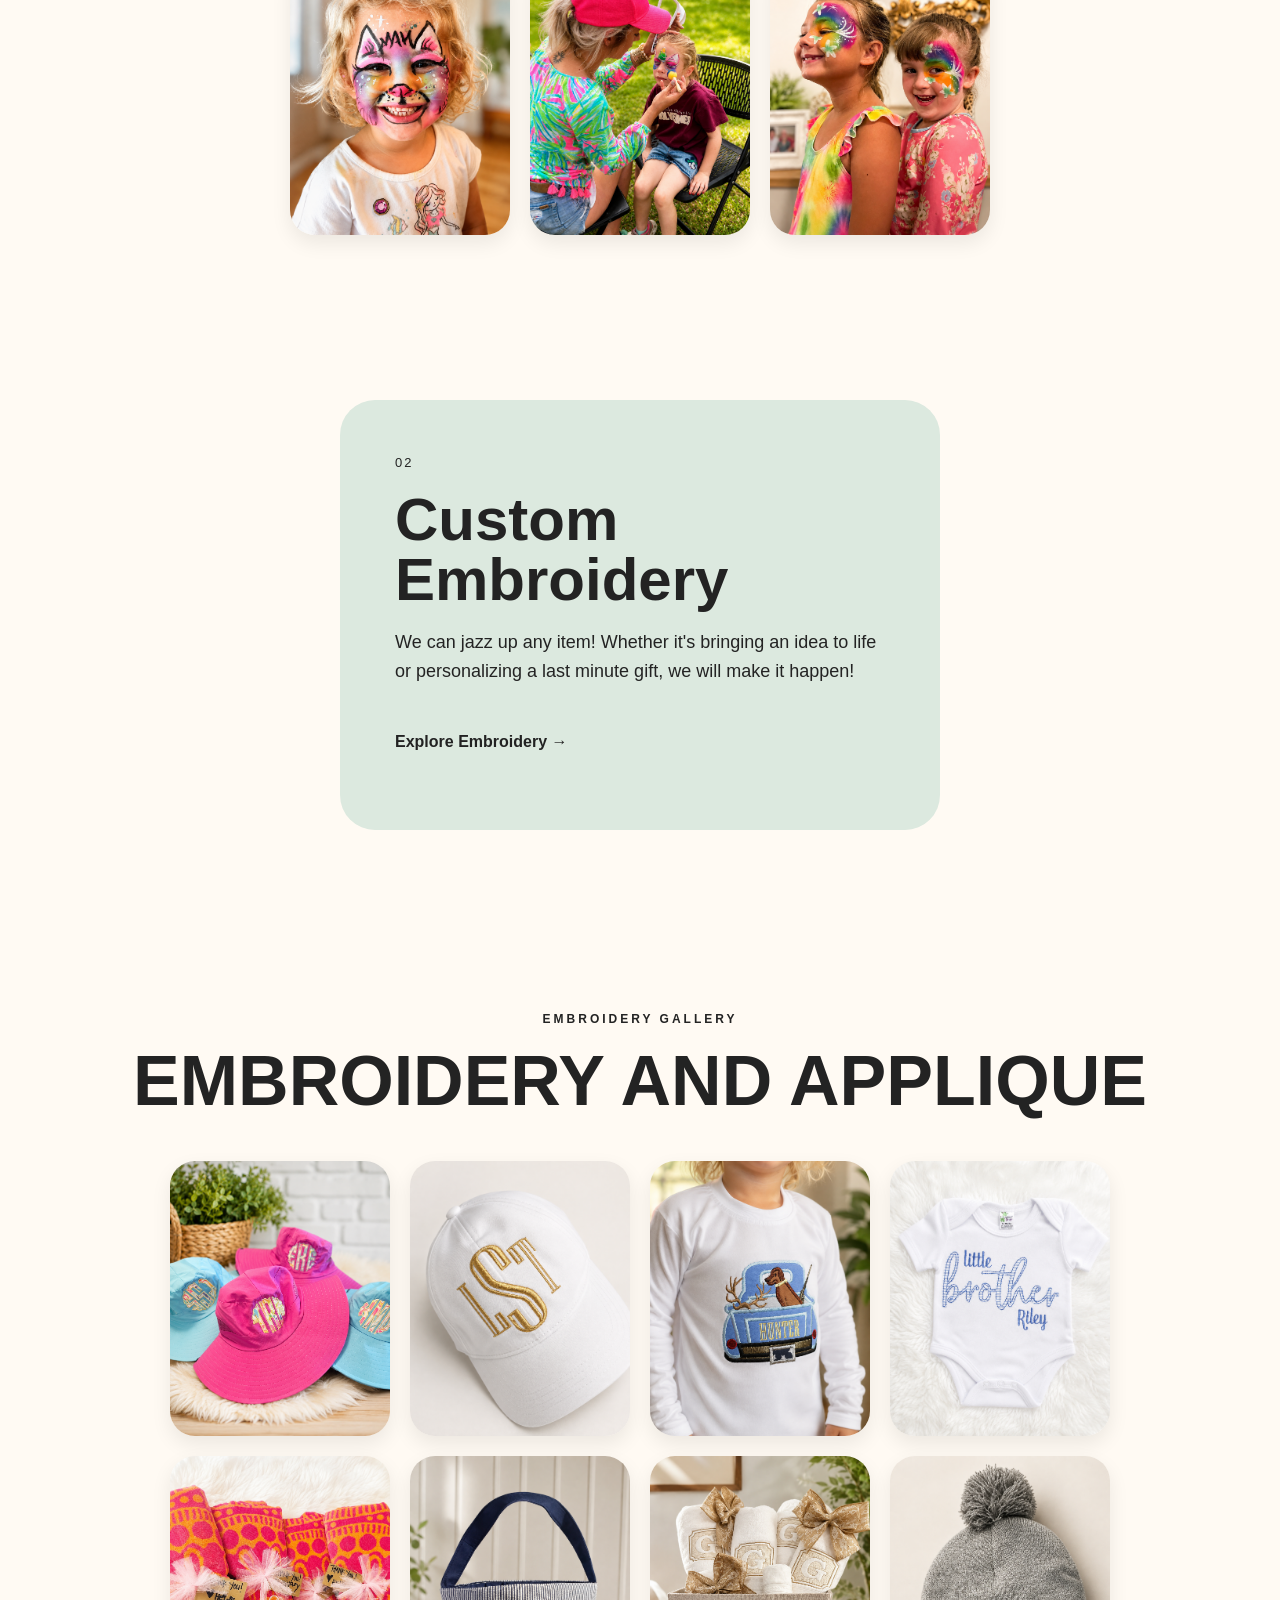
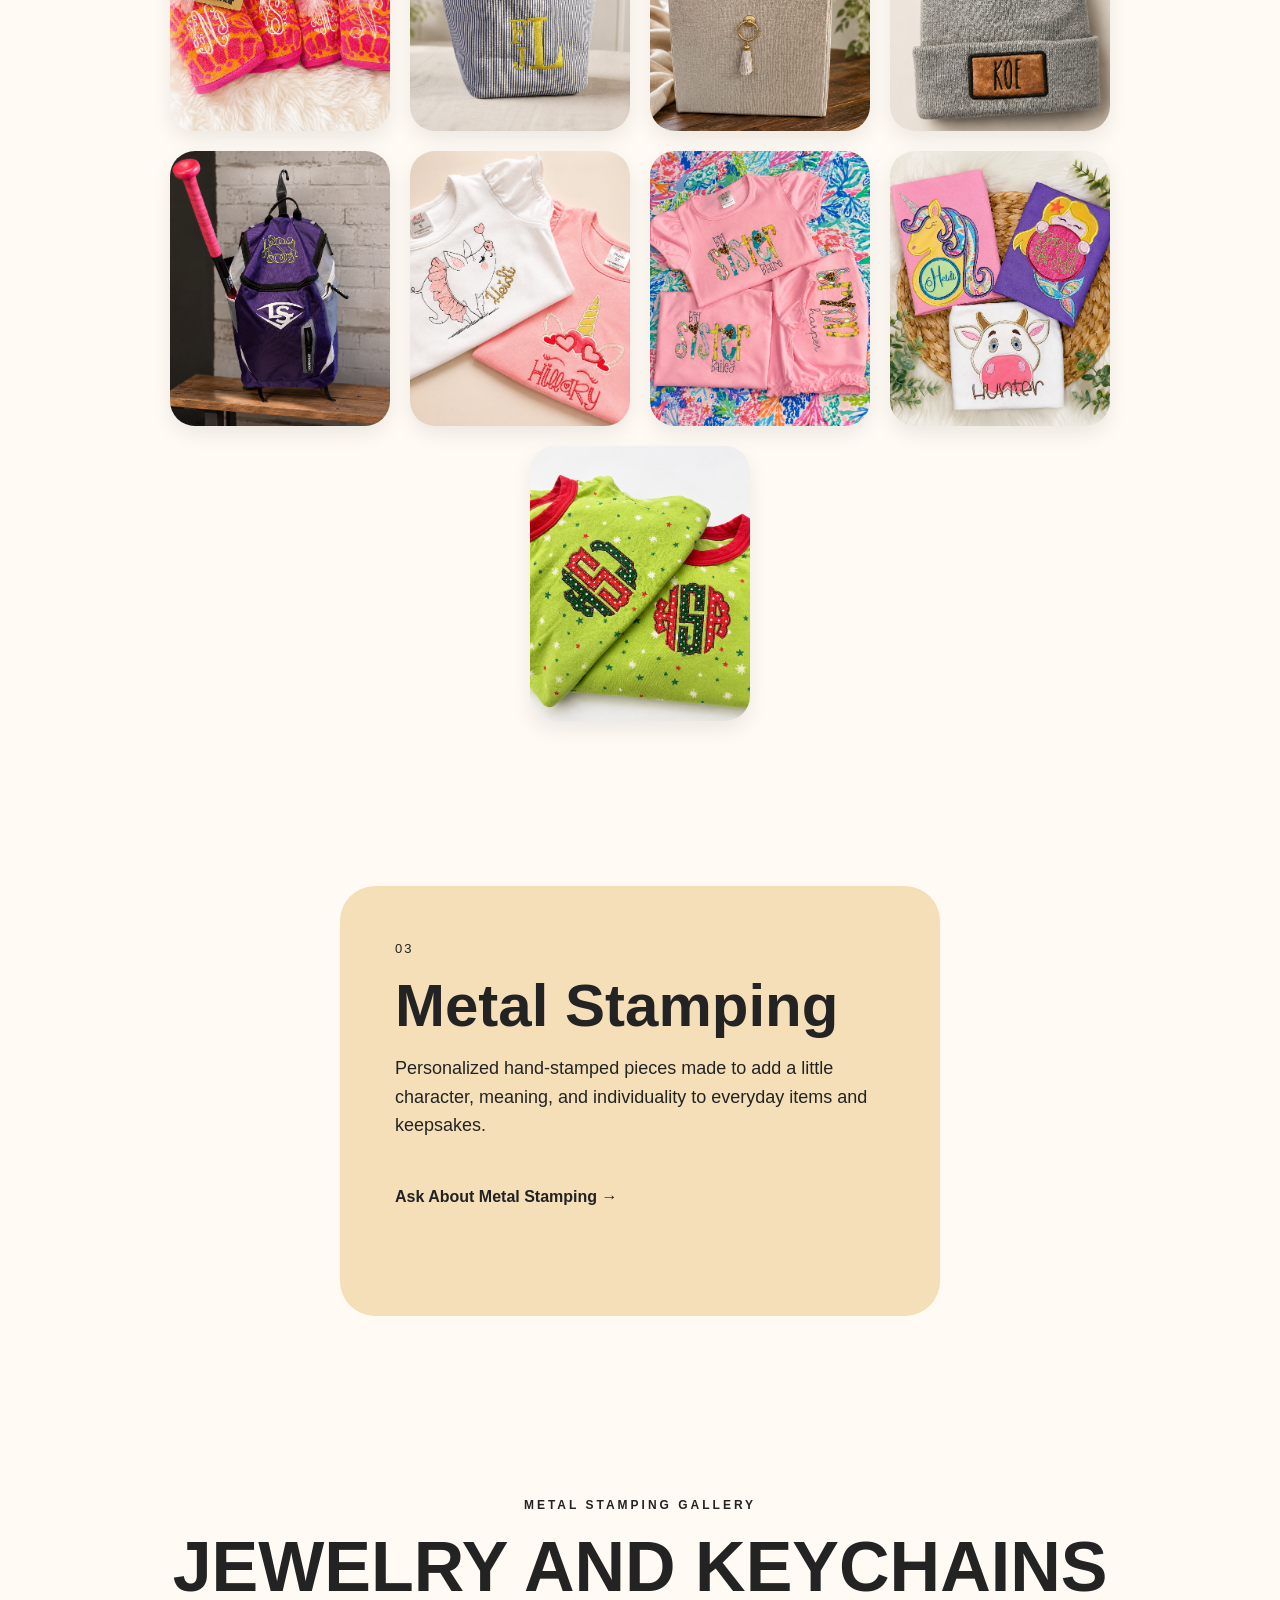
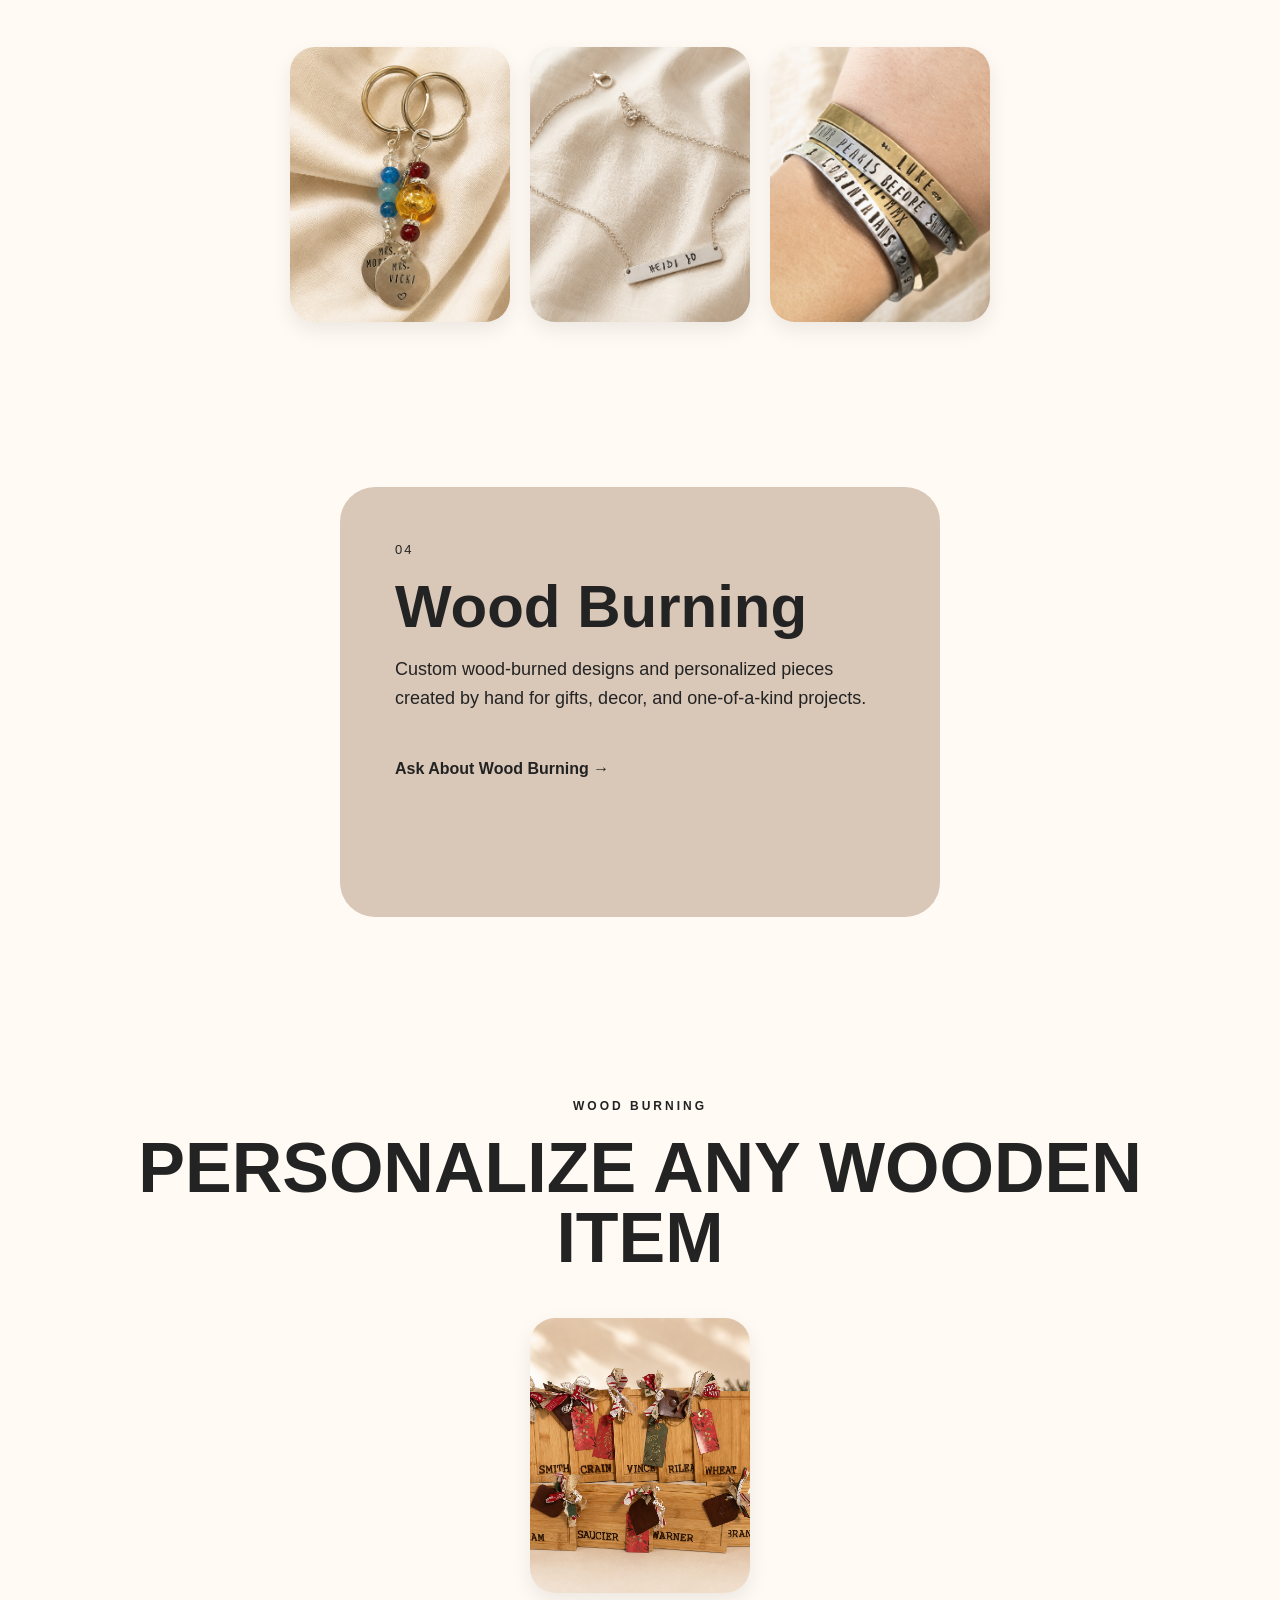
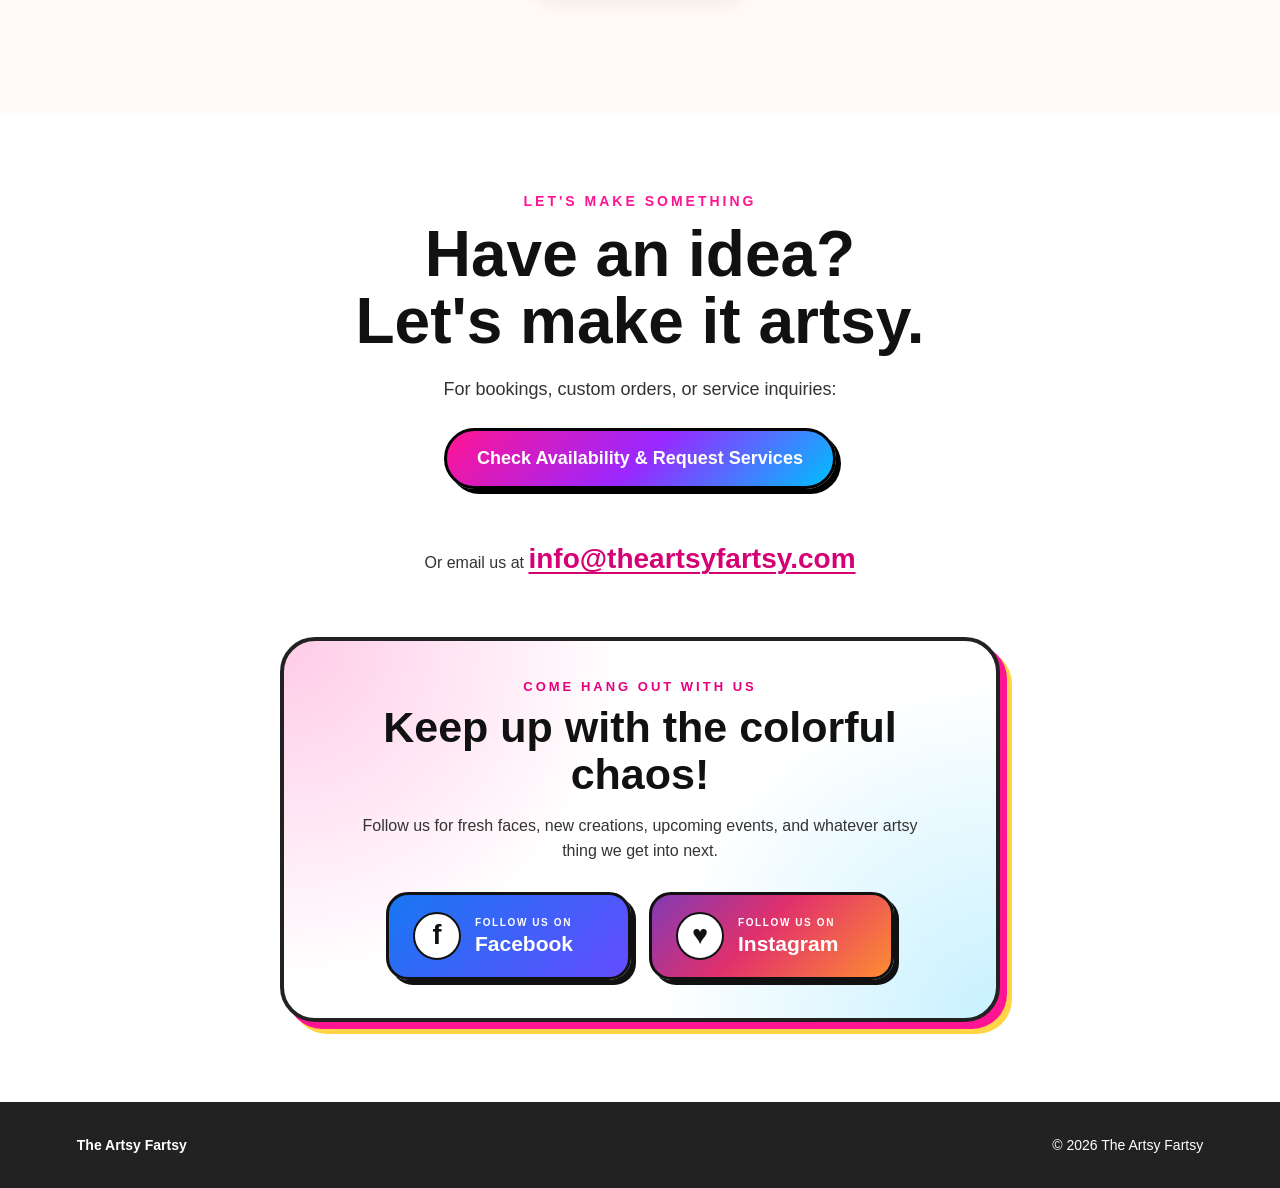
==== commit 6bff3fc6: "Update index.html" ====
--- a/index.html
+++ b/index.html
@@ -83,7 +83,7 @@
           <li>2 Hours</li>
           <li>2.5 Hours</li>
           <li>3 Hours</li>
-          <li>2.5 Hours</li>
+          <li>3.5 Hours</li>
         </ul>
       </div>
       <div class="package-card">
